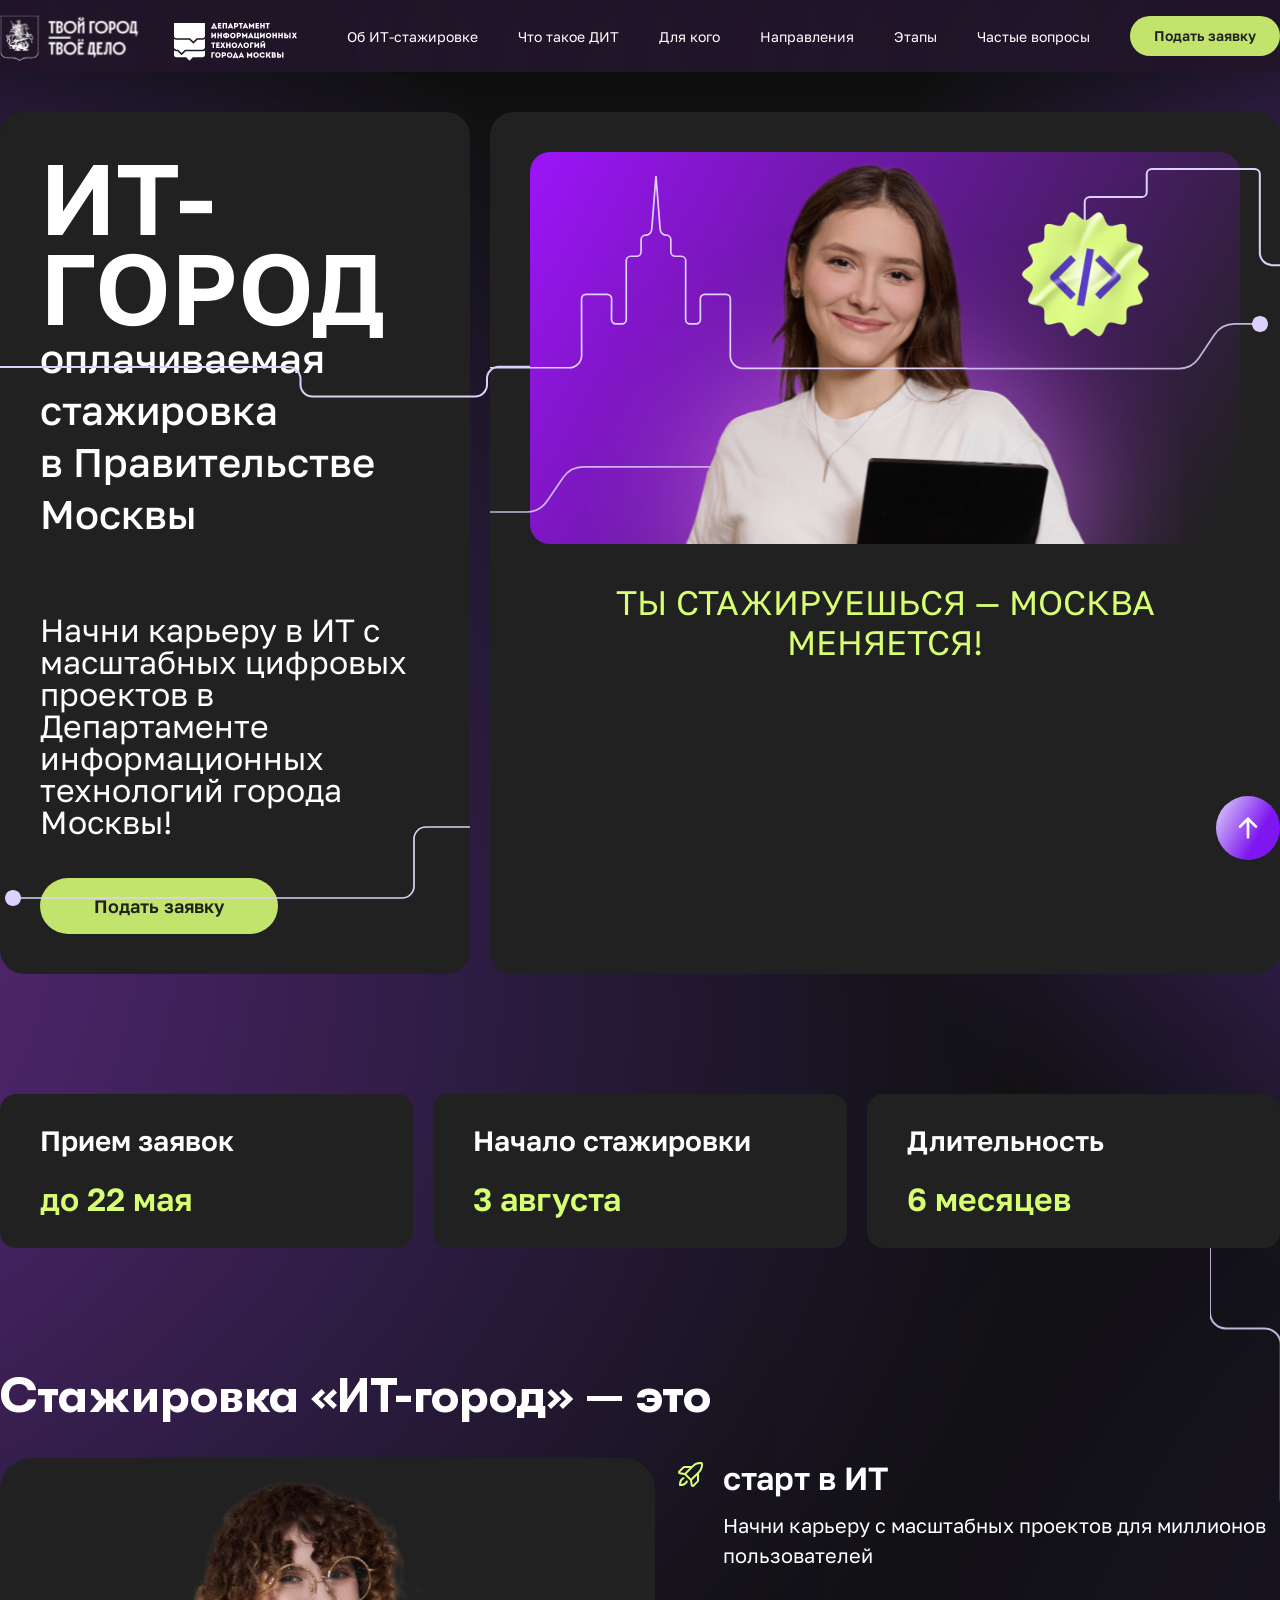
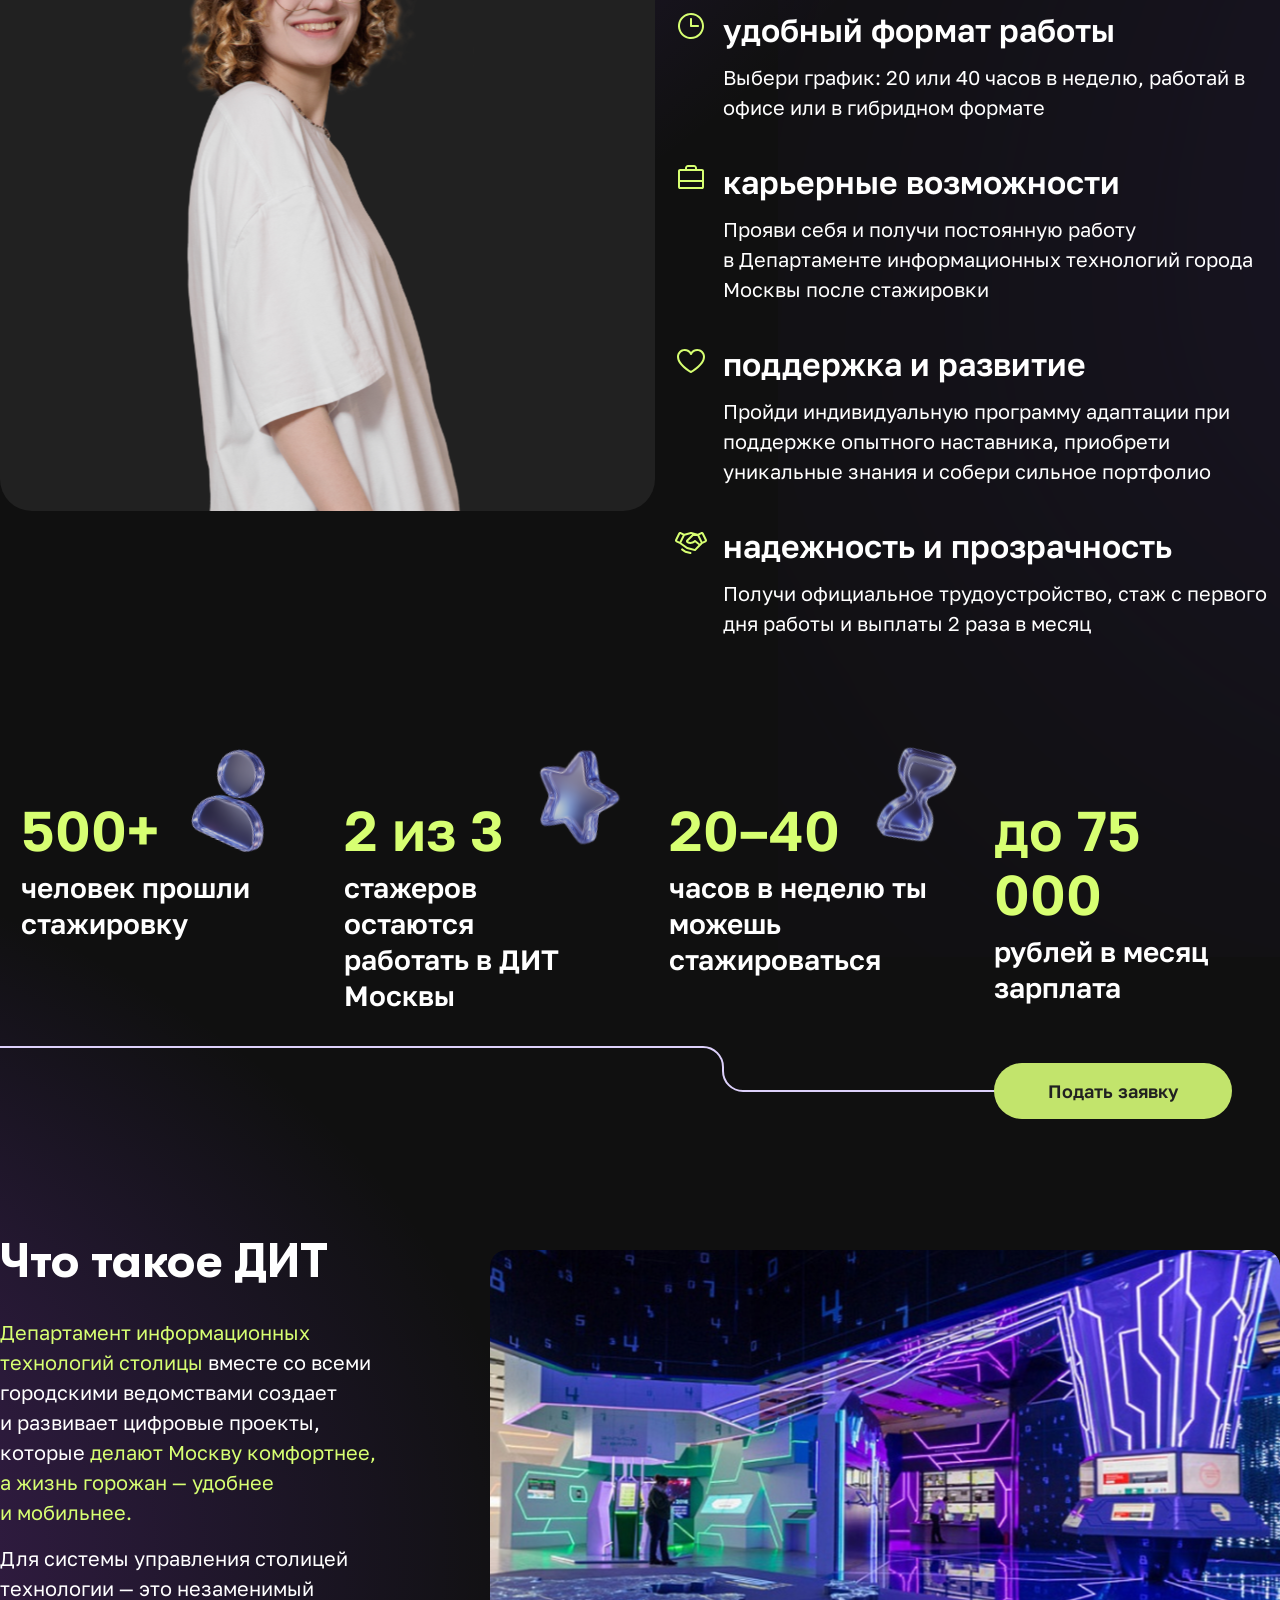
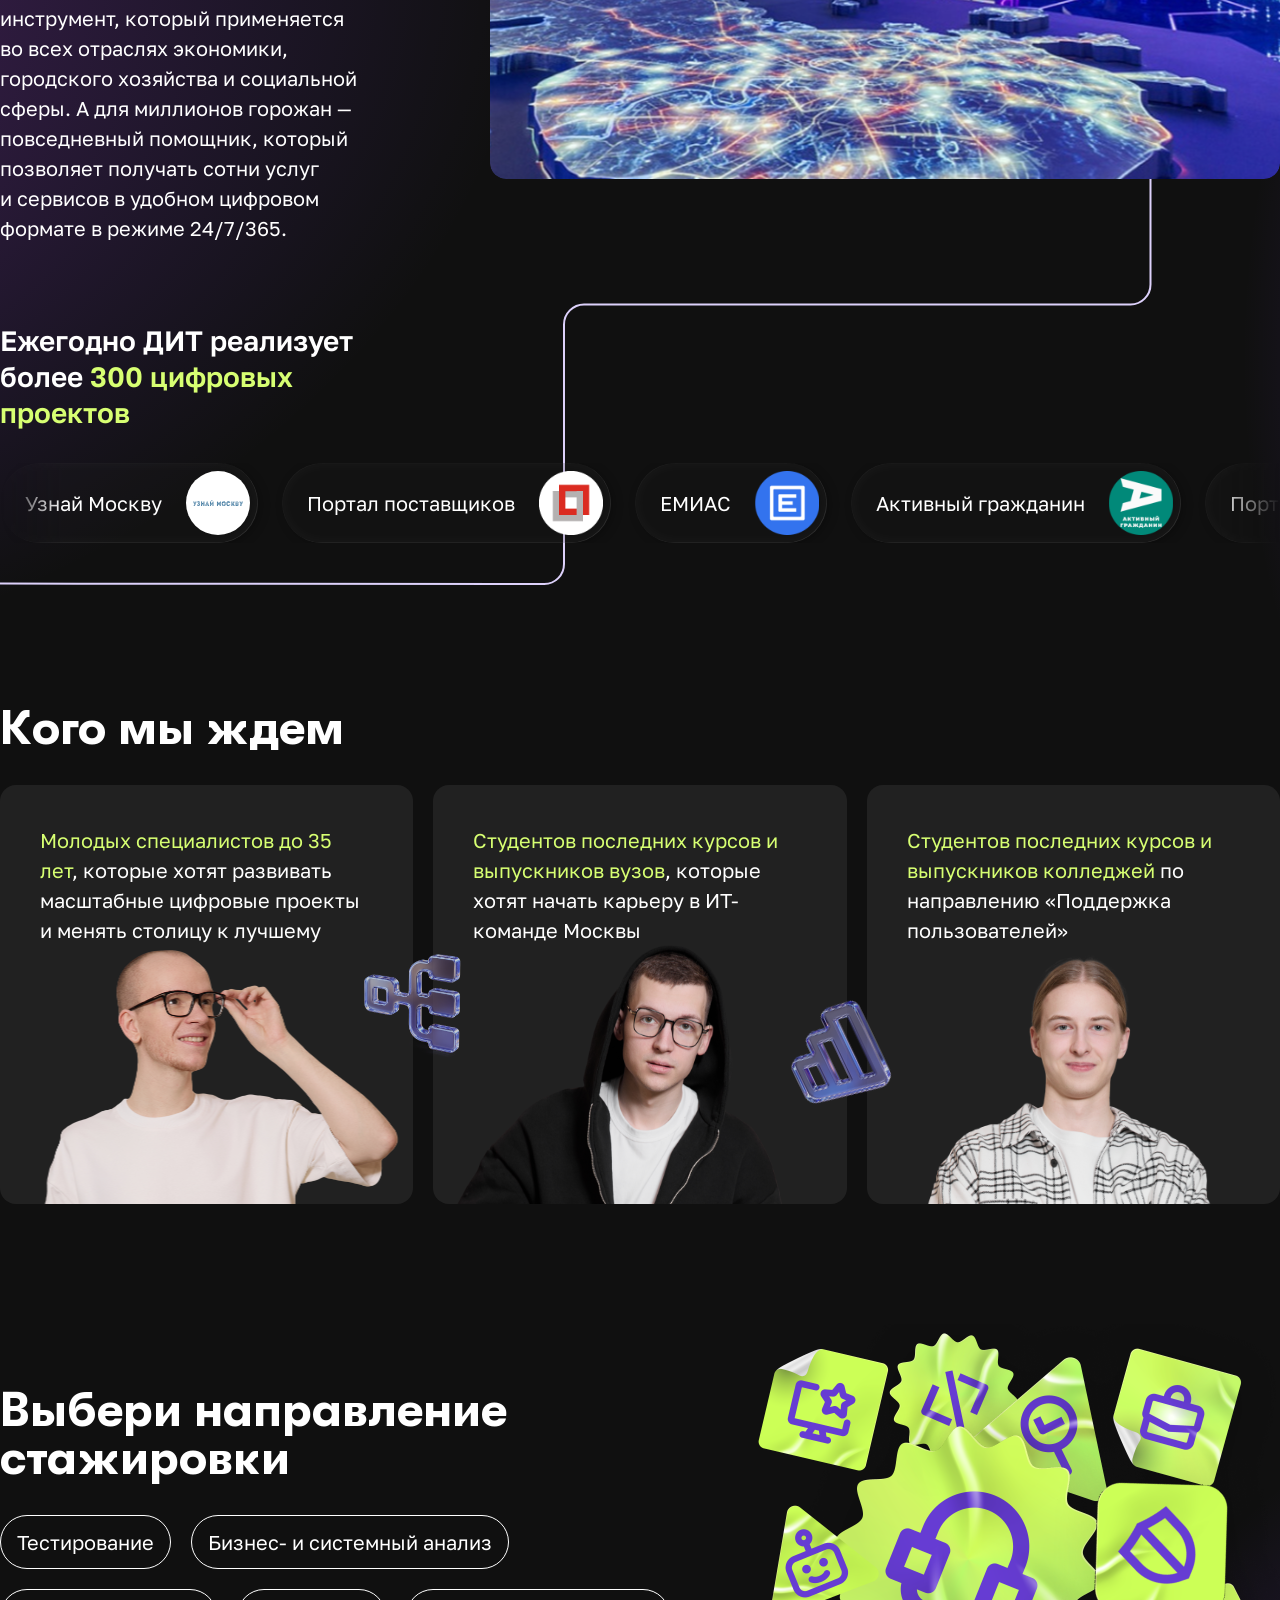
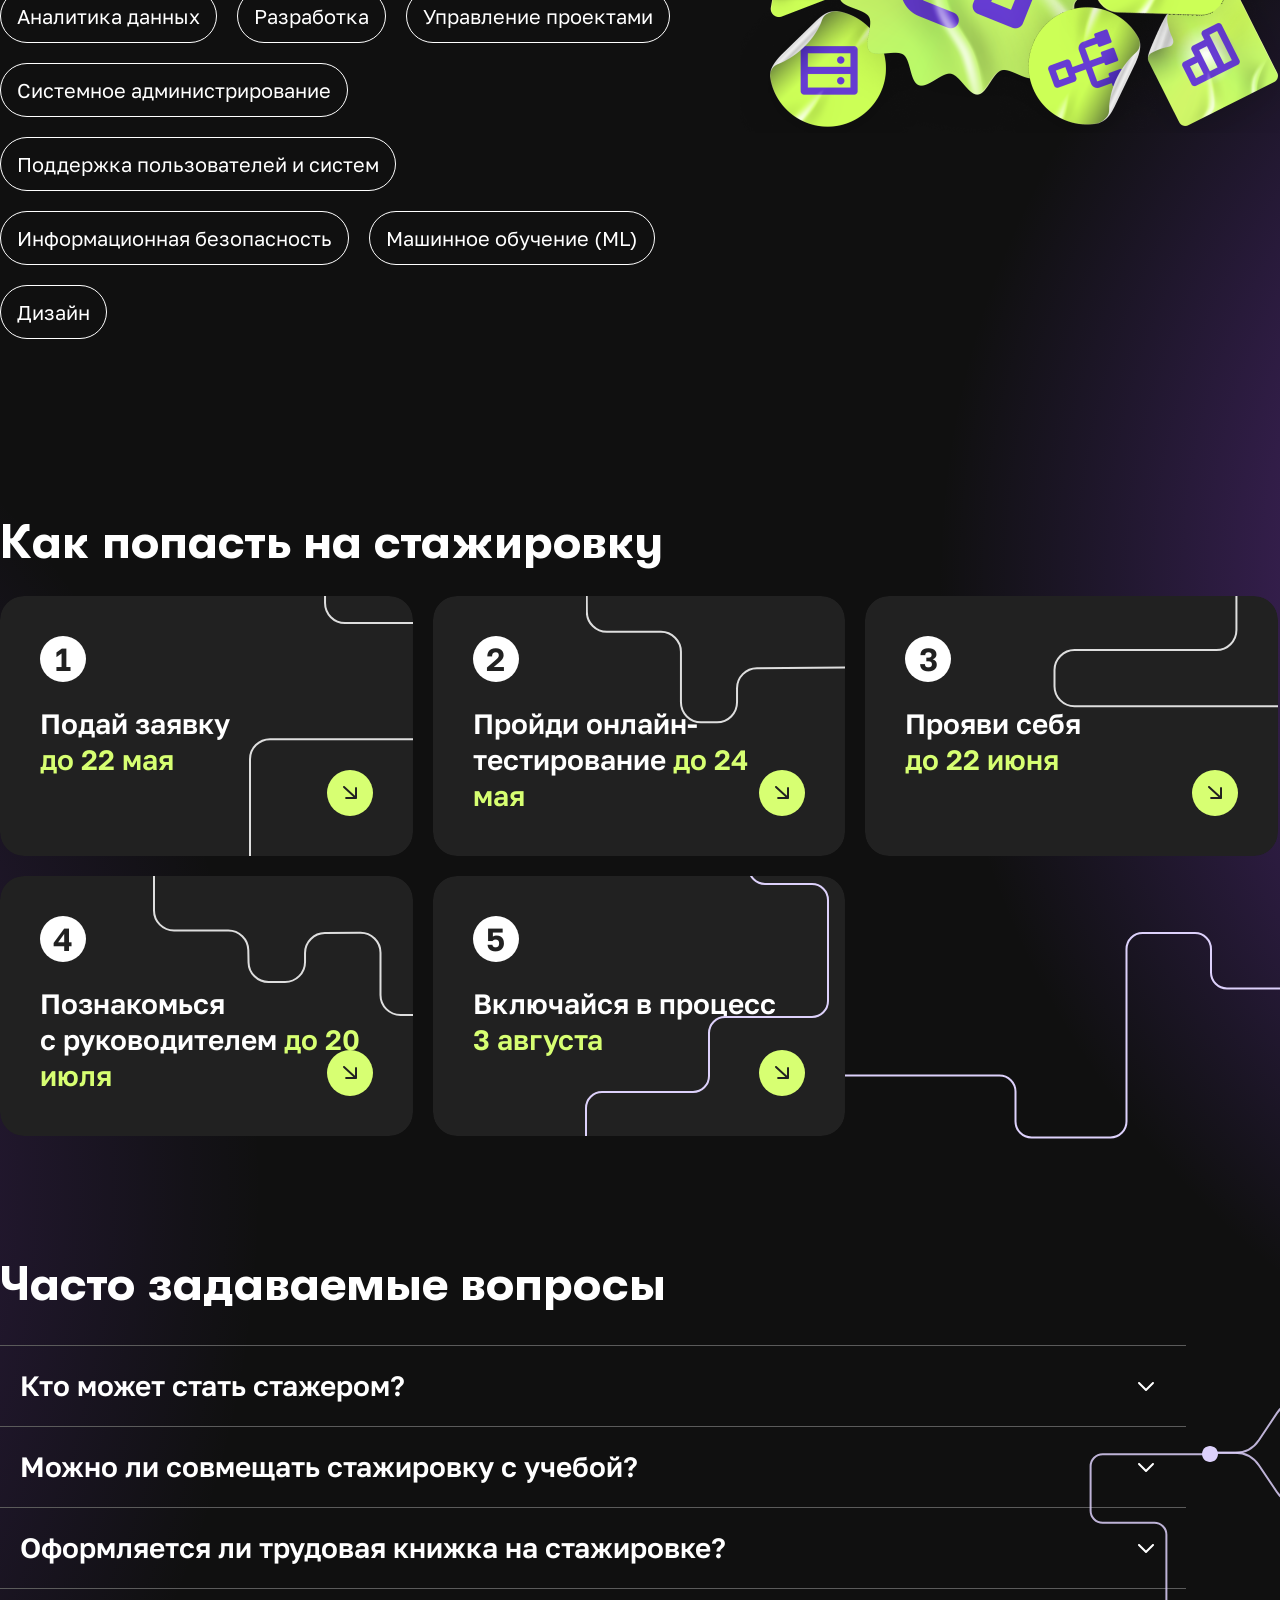
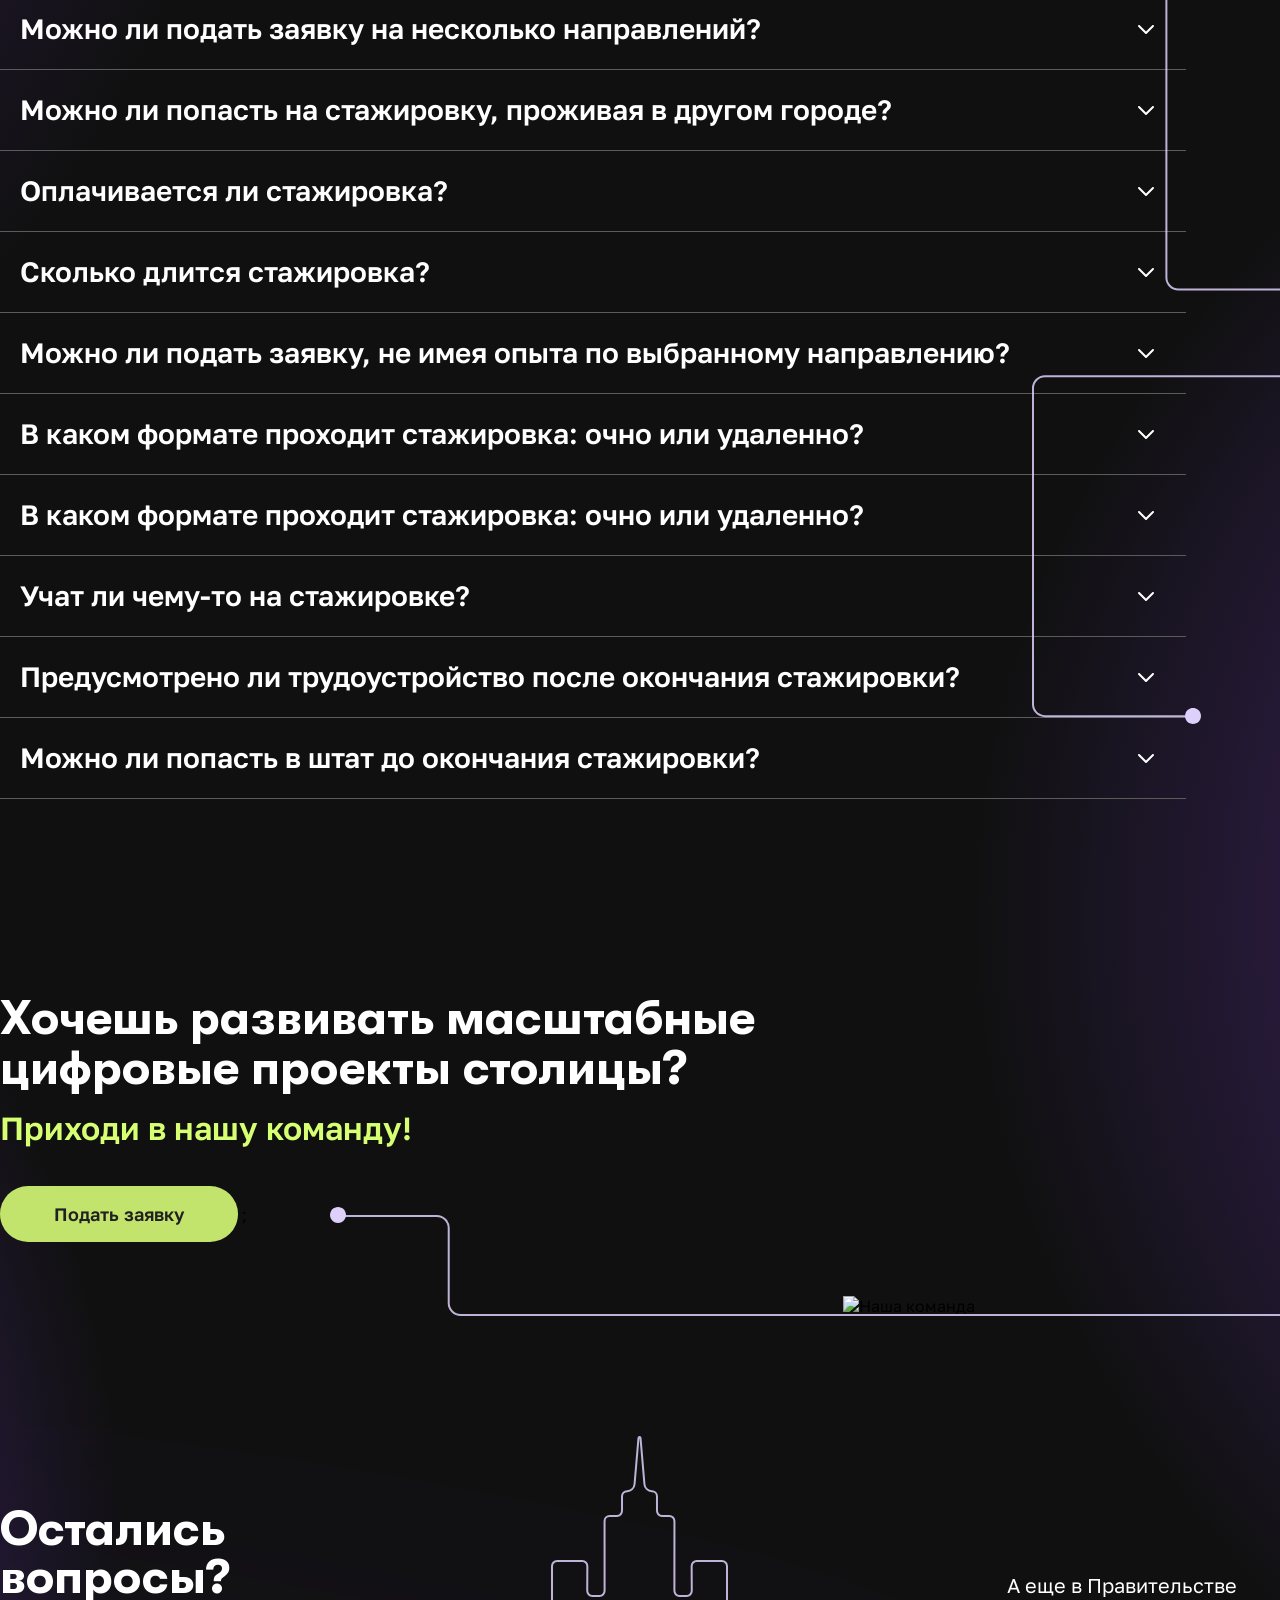
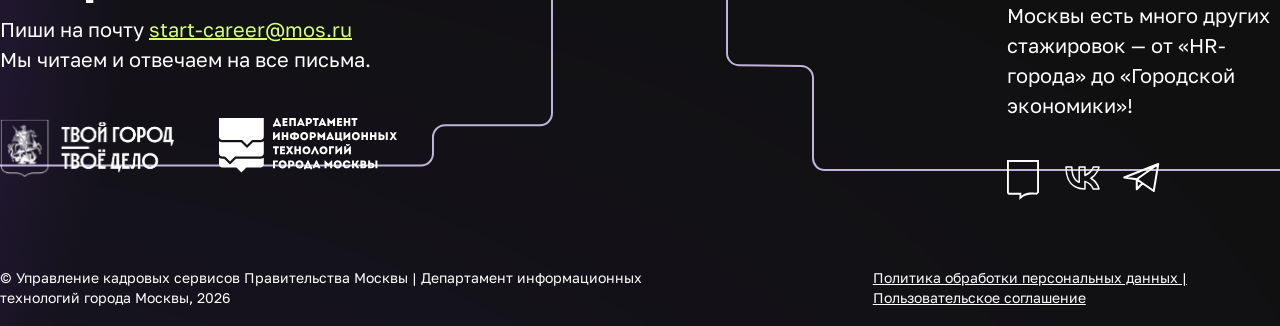
==== index.html @ c9580ba0 "sdfsf" ====
<!DOCTYPE html>
<html lang="ru">

<head>
    <meta charset="UTF-8">
    <meta name="viewport" content="width=device-width, initial-scale=1.0">

    <link rel="stylesheet" href="css/fonts.css">
    <link rel="stylesheet" href="css/style.css">

    <title>Стажировка ДИТ</title>
</head>

<body>
    <header class="header">
        <div class="container header__container">
            <!-- Логотипы -->
            <div class="header__logo-group">
                <img src="img/city-logo.svg" alt="Твой город" class="header__logo">
                <img src="img/dit-logo.svg" alt="ДИТ" class="header__logo">
            </div>

            <!-- Навигация -->
            <div class="header__navigation">
                <!-- Меню -->
                <nav class="header__menu">
                    <ul class="header__list">
                        <li class="header__item"><a href="#features" class="header__link link">Об ИТ-стажировке</a></li>
                        <!-- Пример активной ссылки с модификатором -->
                        <li class="header__item"><a href="#about-dit" class="header__link link">Что
                                такое ДИТ</a>
                        </li>
                        <li class="header__item"><a href="#candidates" class="header__link link">Для кого</a></li>
                        <li class="header__item"><a href="#directions" class="header__link link">Направления</a></li>
                        <li class="header__item"><a href="#steps" class="header__link link">Этапы</a></li>
                        <li class="header__item"><a href="#faq" class="header__link link">Частые вопросы</a></li>
                    </ul>
                </nav>

                <!-- Кнопка-->
                <a href="#" class="button button--small">
                    Подать заявку
                </a>
            </div>
        </div>
    </header>

    <section class="hero" id="top">
        <div class="container hero__container">
            <article class="hero__card hero__card--info item">
                <h1 class="hero__title">ИТ-ГОРОД</h1>
                <p class="hero__subtitle">оплачиваемая стажировка <br> в Правительстве Москвы</p>

                <p class="hero__description">
                    Начни карьеру в ИТ с масштабных цифровых проектов в Департаменте информационных технологий города
                    Москвы!
                </p>

                <a href="#" class="button hero__button">Подать заявку</a>

                <!-- Декоративные элементы -->
                <div class="hero__decor">
                    <img src="img/hero_line_1_1.svg" alt="Декор">
                    <img src="img/hero_line_1_2.svg" alt="Декор">
                </div>
            </article>

            <!-- Правая карточка (Визуал) -->
            <article class="hero__card hero__card--visual item">
                <div class="hero__image-wrapper">
                    <img src="img/girl.svg" alt="Стажер" class="hero__image">

                    <!-- Декоративные элементы -->
                    <div class="hero__decor">
                        <img src="img/hero_line_2_city.svg" alt="Декор">
                        <img src="img/hero_line_2_1.svg" alt="Декор">
                        <img src="img/hero_line_2_2.svg" alt="Декор">
                        <img src="img/hero_decore_star.svg" alt="Декор">
                    </div>
                </div>
                <p class="hero__slogan">ТЫ СТАЖИРУЕШЬСЯ — МОСКВА МЕНЯЕТСЯ!</p>
            </article>
        </div>
    </section>

    <section class="stats section">
        <div class="container stats__list">
            <article class="stats__item item">
                <h3 class="stats__label title--color-white title--small">Прием заявок</h3>
                <p class="stats__value title--color-primary">до 22 мая</p>
            </article>

            <article class="stats__item item">
                <h3 class="stats__label title--color-white title--small">Начало стажировки</h3>
                <p class="stats__value title--color-primary">3 августа</p>
            </article>

            <article class="stats__item item">
                <h3 class="stats__label title--color-white title--small">Длительность</h3>
                <p class="stats__value title--color-primary">6 месяцев</p>
            </article>

            <img src="img/stats_decore.svg" alt="Декор" class="stats__decore">
        </div>
    </section>

    <section class="features section">
        <div class="container" id="features">
            <h2 class="title">Стажировка «ИТ-город» — это</h2>

            <div class="features__content">
                <!-- Левая часть: Фото -->
                <div class="features__image-box">
                </div>

                <!-- Правая часть: Список преимуществ -->
                <div class="features__list item">
                    <div class="features__item">
                        <svg width="32" height="32" viewBox="0 0 32 32" fill="none" xmlns="http://www.w3.org/2000/svg"
                            class="features__item-icon">
                            <path
                                d="M27.98 5.88952C27.9504 5.40193 27.7433 4.94204 27.3979 4.59663C27.0525 4.25121 26.5926 4.04416 26.105 4.01452C24.5325 3.92077 20.5138 4.06452 17.1788 7.39827L16.585 7.99953H9.29377C9.03012 7.99804 8.7688 8.04899 8.52502 8.14942C8.28124 8.24985 8.05986 8.39776 7.87377 8.58453L3.58627 12.8745C3.32333 13.1373 3.13882 13.4681 3.05345 13.8299C2.96809 14.1917 2.98524 14.5701 3.10298 14.9227C3.22073 15.2753 3.43441 15.5881 3.72004 15.826C4.00567 16.0639 4.35195 16.2175 4.72002 16.2695L9.52877 16.9408L15.055 22.467L15.7263 27.2783C15.7779 27.6464 15.9314 27.9927 16.1696 28.2781C16.4077 28.5635 16.7209 28.7766 17.0738 28.8933C17.2793 28.9619 17.4946 28.997 17.7113 28.997C17.9737 28.9975 18.2336 28.9461 18.476 28.8457C18.7184 28.7453 18.9386 28.5979 19.1238 28.412L23.4138 24.1245C23.6005 23.9384 23.7484 23.7171 23.8489 23.4733C23.9493 23.2295 24.0003 22.9682 23.9988 22.7045V15.4133L24.595 14.817C27.93 11.482 28.0738 7.46327 27.98 5.88952ZM9.29377 9.99953H14.585L9.64377 14.9395L4.99877 14.292L9.29377 9.99953ZM18.595 8.81828C19.5559 7.85145 20.7121 7.10078 21.9862 6.61642C23.2604 6.13206 24.6233 5.92516 25.9838 6.00952C26.0714 7.37075 25.8666 8.73496 25.3833 10.0105C24.8999 11.286 24.1491 12.4433 23.1813 13.4045L15.9988 20.5845L11.4138 15.9995L18.595 8.81828ZM21.9988 22.7045L17.7075 26.9995L17.0588 22.3533L21.9988 17.4133V22.7045ZM12.7288 23.892C12.1663 25.1245 10.285 27.9995 4.99877 27.9995C4.73355 27.9995 4.4792 27.8942 4.29166 27.7066C4.10412 27.5191 3.99877 27.2647 3.99877 26.9995C3.99877 21.7133 6.87377 19.832 8.10627 19.2683C8.22577 19.2138 8.35484 19.1834 8.4861 19.1787C8.61736 19.1741 8.74825 19.1954 8.87129 19.2414C8.99432 19.2873 9.1071 19.3571 9.20319 19.4466C9.29927 19.5362 9.37677 19.6438 9.43127 19.7633C9.48577 19.8828 9.51619 20.0118 9.52081 20.1431C9.52543 20.2744 9.50415 20.4053 9.45819 20.5283C9.41222 20.6513 9.34247 20.7641 9.25292 20.8602C9.16337 20.9563 9.05577 21.0338 8.93627 21.0883C8.13252 21.4545 6.35877 22.6333 6.04627 25.952C9.36502 25.6395 10.5463 23.8658 10.91 23.062C10.9645 22.9425 11.042 22.8349 11.1381 22.7454C11.2342 22.6558 11.347 22.5861 11.47 22.5401C11.593 22.4941 11.7239 22.4729 11.8552 22.4775C11.9864 22.4821 12.1155 22.5125 12.235 22.567C12.3545 22.6215 12.4621 22.699 12.5517 22.7951C12.6412 22.8912 12.711 23.004 12.7569 23.127C12.8029 23.25 12.8242 23.3809 12.8196 23.5122C12.8149 23.6435 12.7845 23.7725 12.73 23.892H12.7288Z"
                                fill="#D7FF72" />
                        </svg>

                        <div class="features__item-text">
                            <h3 class="features__item-title title--color-white">старт в ИТ</h3>
                            <p class="features__item-desc descr">Начни карьеру с масштабных проектов для миллионов
                                пользователей</p>
                        </div>
                    </div>

                    <div class="features__item">
                        <svg width="32" height="32" viewBox="0 0 32 32" fill="none" xmlns="http://www.w3.org/2000/svg"
                            class="features__item-icon">
                            <path
                                d="M16 3C13.4288 3 10.9154 3.76244 8.77759 5.1909C6.63975 6.61935 4.97351 8.64968 3.98957 11.0251C3.00563 13.4006 2.74819 16.0144 3.2498 18.5362C3.75141 21.0579 4.98953 23.3743 6.80762 25.1924C8.6257 27.0105 10.9421 28.2486 13.4638 28.7502C15.9856 29.2518 18.5995 28.9944 20.9749 28.0104C23.3503 27.0265 25.3807 25.3603 26.8091 23.2224C28.2376 21.0846 29 18.5712 29 16C28.9964 12.5533 27.6256 9.24882 25.1884 6.81163C22.7512 4.37445 19.4467 3.00364 16 3ZM16 27C13.8244 27 11.6977 26.3549 9.88873 25.1462C8.07979 23.9375 6.66989 22.2195 5.83733 20.2095C5.00477 18.1995 4.78693 15.9878 5.21137 13.854C5.63581 11.7202 6.68345 9.7602 8.22183 8.22183C9.76021 6.68345 11.7202 5.6358 13.854 5.21136C15.9878 4.78692 18.1995 5.00476 20.2095 5.83733C22.2195 6.66989 23.9375 8.07979 25.1462 9.88873C26.3549 11.6977 27 13.8244 27 16C26.9967 18.9164 25.8367 21.7123 23.7745 23.7745C21.7123 25.8367 18.9164 26.9967 16 27ZM24 16C24 16.2652 23.8946 16.5196 23.7071 16.7071C23.5196 16.8946 23.2652 17 23 17H16C15.7348 17 15.4804 16.8946 15.2929 16.7071C15.1054 16.5196 15 16.2652 15 16V9C15 8.73478 15.1054 8.48043 15.2929 8.29289C15.4804 8.10536 15.7348 8 16 8C16.2652 8 16.5196 8.10536 16.7071 8.29289C16.8946 8.48043 17 8.73478 17 9V15H23C23.2652 15 23.5196 15.1054 23.7071 15.2929C23.8946 15.4804 24 15.7348 24 16Z"
                                fill="#D7FF72" />
                        </svg>


                        <div class="features__item-text">
                            <h3 class="features__item-title title--color-white">удобный формат работы</h3>
                            <p class="features__item-desc descr">Выбери график: 20 или 40 часов в неделю, работай в
                                офисе или в гибридном формате</p>
                        </div>
                    </div>

                    <div class="features__item">
                        <svg width="32" height="32" viewBox="0 0 32 32" fill="none" xmlns="http://www.w3.org/2000/svg"
                            class="features__item-icon">
                            <path
                                d="M27 7H22V6C22 5.20435 21.6839 4.44129 21.1213 3.87868C20.5587 3.31607 19.7956 3 19 3H13C12.2044 3 11.4413 3.31607 10.8787 3.87868C10.3161 4.44129 10 5.20435 10 6V7H5C4.46957 7 3.96086 7.21071 3.58579 7.58579C3.21071 7.96086 3 8.46957 3 9V25C3 25.5304 3.21071 26.0391 3.58579 26.4142C3.96086 26.7893 4.46957 27 5 27H27C27.5304 27 28.0391 26.7893 28.4142 26.4142C28.7893 26.0391 29 25.5304 29 25V9C29 8.46957 28.7893 7.96086 28.4142 7.58579C28.0391 7.21071 27.5304 7 27 7ZM12 6C12 5.73478 12.1054 5.48043 12.2929 5.29289C12.4804 5.10536 12.7348 5 13 5H19C19.2652 5 19.5196 5.10536 19.7071 5.29289C19.8946 5.48043 20 5.73478 20 6V7H12V6ZM27 9V18H5V9H27ZM27 25H5V20H27V25Z"
                                fill="#D7FF72" />
                        </svg>

                        <div class="features__item-text">
                            <h3 class="features__item-title title--color-white">карьерные возможности</h3>
                            <p class="features__item-desc descr">Прояви себя и получи постоянную работу в Департаменте
                                информационных технологий города Москвы после стажировки</p>
                        </div>
                    </div>

                    <div class="features__item">
                        <svg width="32" height="32" viewBox="0 0 32 32" fill="none" xmlns="http://www.w3.org/2000/svg"
                            class="features__item-icon">
                            <path
                                d="M22.25 5C19.6688 5 17.4088 6.11 16 7.98625C14.5912 6.11 12.3313 5 9.75 5C7.69528 5.00232 5.72539 5.81958 4.27248 7.27248C2.81958 8.72539 2.00232 10.6953 2 12.75C2 21.5 14.9738 28.5825 15.5262 28.875C15.6719 28.9533 15.8346 28.9943 16 28.9943C16.1654 28.9943 16.3281 28.9533 16.4737 28.875C17.0262 28.5825 30 21.5 30 12.75C29.9977 10.6953 29.1804 8.72539 27.7275 7.27248C26.2746 5.81958 24.3047 5.00232 22.25 5ZM16 26.85C13.7175 25.52 4 19.4613 4 12.75C4.00198 11.2256 4.60842 9.76423 5.68633 8.68633C6.76423 7.60842 8.22561 7.00198 9.75 7C12.1812 7 14.2225 8.295 15.075 10.375C15.1503 10.5584 15.2785 10.7153 15.4432 10.8257C15.6079 10.9361 15.8017 10.995 16 10.995C16.1983 10.995 16.3921 10.9361 16.5568 10.8257C16.7215 10.7153 16.8497 10.5584 16.925 10.375C17.7775 8.29125 19.8188 7 22.25 7C23.7744 7.00198 25.2358 7.60842 26.3137 8.68633C27.3916 9.76423 27.998 11.2256 28 12.75C28 19.4513 18.28 25.5188 16 26.85Z"
                                fill="#D7FF72" />
                        </svg>

                        <div class="features__item-text">
                            <h3 class="features__item-title title--color-white">поддержка и развитие</h3>
                            <p class="features__item-desc descr">Пройди индивидуальную программу адаптации при поддержке
                                опытного наставника, приобрети уникальные знания и собери сильное портфолио</p>
                        </div>
                    </div>

                    <div class="features__item">
                        <svg width="32" height="32" viewBox="0 0 32 32" fill="none" xmlns="http://www.w3.org/2000/svg"
                            class="features__item-icon">
                            <path
                                d="M31.7865 13.4878L28.5965 7.1053C28.479 6.87038 28.3163 6.66091 28.1178 6.48886C27.9194 6.3168 27.6889 6.18553 27.4397 6.10253C27.1905 6.01954 26.9274 5.98645 26.6654 6.00515C26.4034 6.02386 26.1476 6.09399 25.9127 6.21155L22.804 7.7653L16.2552 6.0328C16.0872 5.98907 15.9108 5.98907 15.7427 6.0328L9.19397 7.7653L6.08522 6.21155C5.85032 6.09399 5.59457 6.02386 5.33256 6.00515C5.07056 5.98645 4.80744 6.01954 4.55822 6.10253C4.30901 6.18553 4.07858 6.3168 3.8801 6.48886C3.68163 6.66091 3.51899 6.87038 3.40147 7.1053L0.211469 13.4865C0.0939138 13.7214 0.0237816 13.9772 0.00507721 14.2392C-0.0136272 14.5012 0.0194626 14.7643 0.102457 15.0135C0.185451 15.2628 0.316724 15.4932 0.488779 15.6917C0.660835 15.8901 0.870302 16.0528 1.10522 16.1703L4.48022 17.859L11.4165 22.8128C11.5187 22.8855 11.6336 22.9385 11.7552 22.969L19.7552 24.969C19.9228 25.0111 20.0983 25.009 20.2648 24.963C20.4313 24.917 20.583 24.8286 20.7052 24.7065L27.589 17.8215L30.8915 16.1703C31.3656 15.933 31.7261 15.5171 31.8936 15.0141C32.0612 14.511 32.0222 13.9621 31.7852 13.4878H31.7865ZM24.9252 17.659L20.624 14.214C20.4313 14.0597 20.1883 13.9821 19.9419 13.9962C19.6954 14.0103 19.4628 14.115 19.289 14.2903C17.0627 16.5328 14.5815 16.249 12.999 15.249L18.404 9.99905H22.3802L25.7815 16.8003L24.9252 17.659ZM5.19022 7.99905L7.74897 9.27655L4.55272 15.6578L1.99897 14.3815L5.19022 7.99905ZM19.6902 22.8903L12.4265 21.0753L6.27647 16.6828L9.77647 9.6828L15.999 8.03405L17.224 8.3578L11.599 13.8178L11.589 13.829C11.3772 14.0408 11.2157 14.2974 11.1164 14.5799C11.0171 14.8624 10.9825 15.1636 11.0151 15.4612C11.0477 15.7589 11.1468 16.0454 11.305 16.2997C11.4631 16.554 11.6764 16.7695 11.929 16.9303C14.499 18.5715 17.6002 18.3053 20.0427 16.3053L23.499 19.0815L19.6902 22.8903ZM27.4402 15.6565L24.2502 9.28155L26.8077 7.99905L29.999 14.3815L27.4402 15.6565ZM16.4715 27.2403C16.4174 27.4564 16.2928 27.6483 16.1173 27.7856C15.9418 27.9228 15.7255 27.9975 15.5027 27.9978C15.4206 27.9977 15.3387 27.9876 15.259 27.9678L10.0502 26.6653C9.92839 26.6352 9.81342 26.5822 9.71147 26.509L6.41772 24.1565C6.2152 23.9975 6.08181 23.7665 6.04535 23.5116C6.00888 23.2567 6.07214 22.9976 6.22196 22.7882C6.37177 22.5788 6.5966 22.4352 6.84961 22.3874C7.10262 22.3396 7.36432 22.3912 7.58022 22.5315L10.719 24.774L15.749 26.029C16.0062 26.0934 16.2274 26.2573 16.3638 26.4847C16.5002 26.712 16.5407 26.9843 16.4765 27.2415L16.4715 27.2403Z"
                                fill="#D7FF72" />
                        </svg>

                        <div class="features__item-text title--color-white">
                            <h3 class="features__item-title">надежность и прозрачность</h3>
                            <p class="features__item-desc descr">Получи официальное трудоустройство, стаж с первого дня
                                работы и выплаты 2 раза в месяц</p>
                        </div>
                    </div>
                </div>
            </div>

            <!-- Нижняя часть: Статистика -->
            <div class="features__stats">
                <div class="features__stat-card">
                    <img src="img/features_icon1.svg" alt="Декор" class="features__stat-icon">
                    <span class="features__stat-value title--color-primary">500+</span>
                    <span class="features__stat-label title--color-white title--small">человек
                        прошли<br>стажировку</span>
                </div>
                <div class="features__stat-card">
                    <img src="img/features_icon2.svg" alt="Декор" class="features__stat-icon">
                    <span class="features__stat-value title--color-primary">2 из 3</span>
                    <span class="features__stat-label title--color-white title--small">стажеров остаются<br>работать в
                        ДИТ
                        Москвы</span>
                </div>
                <div class="features__stat-card">
                    <img src="img/features_icon3.svg" alt="Декор" class="features__stat-icon">
                    <span class="features__stat-value title--color-primary">20–40</span>
                    <span class="features__stat-label title--color-white title--small">часов в неделю ты<br>можешь
                        стажироваться</span>
                </div>
                <div class="features__stat-card">
                    <img src="img/features_icon4.svg" alt="Декор" class="features__stat-icon">
                    <span class="features__stat-value title--color-primary">до 75 000</span>
                    <span class="features__stat-label title--color-white title--small">рублей в месяц<br>зарплата</span>

                    <a href="#" class="button features__button">Подать заявку</a>
                </div>

                <img src="img/features_decore.svg" alt="Декор" class="features__decore">
            </div>

        </div>
    </section>

    <section class="about-dit section">
        <div class="about-dit__container container" id="about-dit">
            <img src="img/aboute-dit-decore.svg" alt="Декор" class="about-dit__decore">

            <div class="about-dit__main">
                <div class="about-dit__content">
                    <h2 class="title about-dit__title">Что такое ДИТ</h2>

                    <div class="about-dit__description">
                        <p class="descr about-dit__text">
                            <span class="descr--green">Департамент информационных технологий столицы</span> вместе
                            со всеми городскими ведомствами создает
                            и развивает цифровые проекты, которые <span class="descr--green">делают Москву комфортнее,
                                а жизнь горожан — удобнее
                                и мобильнее.</span>
                        </p>
                        <p class="descr about-dit__text">
                            Для системы управления столицей технологии — это незаменимый инструмент, который применяется
                            во всех отраслях экономики, городского хозяйства и социальной сферы. А для миллионов
                            горожан — повседневный помощник, который позволяет получать сотни услуг и сервисов в удобном
                            цифровом формате в режиме 24/7/365.
                        </p>
                    </div>

                    <p class="about-dit__highlight title--color-white title--small">
                        Ежегодно ДИТ реализует <br>
                        более <span class="title--color-primary">300 цифровых проектов</span>
                    </p>
                </div>

                <div class="about-dit__visual">
                </div>
            </div>

            <!-- Нижняя часть: Список партнеров -->
            <div class="about-dit__footer">
                <div class="about-dit__partners">
                    <div class="marquee__inner">
                        <div class="partner-chip">
                            <span class="partner-chip__name descr">Узнай Москву</span>
                            <div class="partner-chip__icon-box">
                                <img src="img/um-logo1.svg" alt="Узнай Москву" class="partner-chip__icon">
                            </div>
                        </div>

                        <div class="partner-chip">
                            <span class="partner-chip__name descr">Портал поставщиков</span>
                            <div class="partner-chip__icon-box">
                                <img src="img/um-logo2.svg" alt="Портал поставщиков" class="partner-chip__icon">
                            </div>
                        </div>

                        <div class="partner-chip">
                            <span class="partner-chip__name descr">ЕМИАС</span>
                            <div class="partner-chip__icon-box">
                                <img src="img/um-logo3.svg" alt="ЕМИАС" class="partner-chip__icon">
                            </div>
                        </div>

                        <div class="partner-chip">
                            <span class="partner-chip__name descr">Активный гражданин</span>
                            <div class="partner-chip__icon-box">
                                <img src="img/um-logo4.svg" alt="Активный гражданин" class="partner-chip__icon">
                            </div>
                        </div>

                        <div class="partner-chip">
                            <span class="partner-chip__name descr">Портал mos.ru</span>
                            <div class="partner-chip__icon-box">
                                <img src="img/um-logo5.svg" alt="Портал mos.ru" class="partner-chip__icon">
                            </div>
                        </div>

                        <div class="partner-chip">
                            <span class="partner-chip__name descr">Московская электронная школа</span>
                            <div class="partner-chip__icon-box">
                                <img src="img/um-logo6.svg" alt="Московская электронная школа"
                                    class="partner-chip__icon">
                            </div>
                        </div>

                        <div class="partner-chip">
                            <span class="partner-chip__name descr">RussPass</span>
                            <div class="partner-chip__icon-box">
                                <img src="img/um-logo7.svg" alt="RussPass" class="partner-chip__icon">
                            </div>
                        </div>

                        <div class="partner-chip">
                            <span class="partner-chip__name descr">Наш город</span>
                            <div class="partner-chip__icon-box">
                                <img src="img/um-logo8.svg" alt="Наш город" class="partner-chip__icon">
                            </div>
                        </div>

                        <div class="partner-chip">
                            <span class="partner-chip__name descr">Электронный дом</span>
                            <div class="partner-chip__icon-box">
                                <img src="img/um-logo9.svg" alt="Электронный дом" class="partner-chip__icon">
                            </div>
                        </div>

                        <div class="partner-chip">
                            <span class="partner-chip__name descr">Цифровой двойник города</span>
                            <div class="partner-chip__icon-box">
                                <img src="img/um-logo10.svg" alt="Цифровой двойник города" class="partner-chip__icon">
                            </div>
                        </div>
                    </div>
                </div>
            </div>

        </div>
    </section>

    <section class="candidates section">
        <div class="container" id="candidates">
            <h2 class="title candidates__title">Кого мы ждем</h2>

            <div class="candidates__list">
                <!-- Карточка 1 -->
                <article class="candidates__card item">
                    <p class="candidates__text descr">
                        <span class="descr--green">Молодых специалистов до 35 лет</span>, которые хотят развивать
                        масштабные цифровые проекты и менять столицу к лучшему
                    </p>
                    <img src="img/person1.svg" alt="Специалист" class="candidates__person">
                    <img src="img/icon-3d-1.svg" alt="" class="candidates__icon candidates__icon--left">
                </article>

                <!-- Карточка 2 -->
                <article class="candidates__card item">
                    <p class="candidates__text descr">
                        <span class="descr--green">Студентов последних курсов и выпускников вузов</span>, которые
                        хотят начать карьеру в ИТ-команде Москвы
                    </p>
                    <img src="img/person2.svg" alt="Студент вуза" class="candidates__person">
                    <img src="img/icon-3d-2.svg" alt="" class="candidates__icon candidates__icon--right">
                </article>

                <!-- Карточка 3 -->
                <article class="candidates__card item">
                    <p class="candidates__text descr">
                        <span class="descr--green">Студентов последних курсов и выпускников колледжей</span> по
                        направлению «Поддержка пользователей»
                    </p>
                    <img src="img/person3.svg" alt="Студент колледжа" class="candidates__person">
                </article>
            </div>
        </div>
    </section>

    <section class="directions section">
        <div class="container directions__container" id="directions">
            <!-- Контентная часть (слева) -->
            <div class="directions__content">
                <h2 class="title directions__title">Выбери направление стажировки</h2>

                <div class="directions__tags">
                    <button class="tag directions__tag descr" data-modal-tag="test">Тестирование</button>
                    <button class="tag directions__tag descr" data-modal-tag="business">Бизнес- и системный
                        анализ</button>
                    <button class="tag directions__tag descr" data-modal-tag="data">Аналитика данных</button>
                    <button class="tag directions__tag descr" data-modal-tag="develop">Разработка</button>
                    <button class="tag directions__tag descr" data-modal-tag="project">Управление проектами</button>
                    <button class="tag directions__tag descr" data-modal-tag="admin">Системное
                        администрирование</button>
                    <button class="tag directions__tag descr" data-modal-tag="support">Поддержка пользователей и
                        систем</button>
                    <button class="tag directions__tag descr" data-modal-tag="safety">Информационная
                        безопасность</button>
                    <button class="tag directions__tag descr" data-modal-tag="ml">Машинное обучение (ML)</button>
                    <button class="tag directions__tag descr" data-modal-tag="design">Дизайн</button>
                </div>
            </div>

            <div class="directions__visual">
                <img src="img/directions-stickers.png" alt="Стикеры направлений" class="directions__stickers">
            </div>

        </div>
    </section>

    <section class="steps section">
        <div class="container steps__container" id="steps">
            <img src="img/steps-decore.svg" alt="Декор" class="steps__bg">

            <h2 class="title steps__title">Как попасть на стажировку</h2>

            <div class="steps__list">
                <article class="steps__item">
                    <div class="steps__content steps__content--front item">
                        <div class="steps__number title--color-white">1</div>
                        <p class="steps__text title--color-white title--small">
                            Подай заявку <br>
                            <span class="steps__date title--color-primary">до 22 мая</span>
                        </p>
                        <div class="steps__icon button js-flip-trigger">
                            <img src="img/arrow-down-right.svg" alt="">
                        </div>
                        <div class="steps__decor">
                            <img src="img/step-decore1.svg" alt="Декор">
                        </div>
                    </div>

                    <div class="steps__content steps__content--back">
                        <p class="steps__descr descr">
                            Заполни анкету
                        </p>
                        <div class="steps__icon button steps__icon--back js-flip-trigger">
                            <img src="img/arrow-down-right.svg" alt="">
                        </div>
                    </div>
                </article>

                <article class="steps__item">
                    <div class="steps__content steps__content--front item">
                        <div class="steps__number title--color-white">2</div>
                        <p class="steps__text title--color-white title--small">
                            Пройди онлайн-<br>тестирование <span class="steps__date title--color-primary">до 24
                                мая</span>
                        </p>
                        <div class="steps__icon button js-flip-trigger">
                            <img src="img/arrow-down-right.svg" alt="">
                        </div>
                        <div class="steps__decor">
                            <img src="img/step-decore2.svg" alt="Декор">
                        </div>
                    </div>

                    <div class="steps__content steps__content--back">
                        <p class="steps__descr descr">
                            Мы пришлем тест на логику, мышление и знания по выбранному направлению
                        </p>
                        <div class="steps__icon button steps__icon--back js-flip-trigger">
                            <img src="img/arrow-down-right.svg" alt="">
                        </div>
                    </div>
                </article>

                <article class="steps__item">
                    <div class="steps__content steps__content--front item">
                        <div class="steps__number title--color-white">3</div>
                        <p class="steps__text title--color-white title--small">Прояви себя<br><span
                                class="steps__date title--color-primary">до 22 июня</span>
                        </p>
                        <div class="steps__icon button js-flip-trigger">
                            <img src="img/arrow-down-right.svg" alt="">
                        </div>
                        <div class="steps__decor">
                            <img src="img/step-decore3.svg" alt="Декор">
                        </div>
                    </div>

                    <div class="steps__content steps__content--back">
                        <p class="steps__descr descr">
                            Реши профильное задание и продемонстрируй свои знания и навыки. Этот этап проходит онлайн
                            или очно — формат зависит от выбранного направления
                        </p>
                        <div class="steps__icon button steps__icon--back js-flip-trigger">
                            <img src="img/arrow-down-right.svg" alt="">
                        </div>
                    </div>
                </article>

                <article class="steps__item">
                    <div class="steps__content steps__content--front item">
                        <div class="steps__number title--color-white">4</div>
                        <p class="steps__text title--color-white title--small">Познакомься<br>с руководителем <span
                                class="steps__date title--color-primary">до 20 июля</span>
                        </p>
                        <div class="steps__icon button js-flip-trigger">
                            <img src="img/arrow-down-right.svg" alt="">
                        </div>
                        <div class="steps__decor">
                            <img src="img/step-decore4.svg" alt="Декор">
                        </div>
                    </div>

                    <div class="steps__content steps__content--back">
                        <p class="steps__descr descr">
                            Пообщайся с несколькими наставниками — узнай, какие задачи ждут стажеров в их командах.
                            На этом этапе ты поймешь, в какой проект сможешь попасть
                        </p>
                        <div class="steps__icon button steps__icon--back js-flip-trigger">
                            <img src="img/arrow-down-right.svg" alt="">
                        </div>
                    </div>
                </article>

                <article class="steps__item">
                    <div class="steps__content steps__content--front item">
                        <div class="steps__number title--color-white">5</div>
                        <p class="steps__text title--color-white title--small">Включайся в процесс<br><span
                                class="steps__date title--color-primary">3 августа</span>
                        </p>
                        <div class="steps__icon button js-flip-trigger">
                            <img src="img/arrow-down-right.svg" alt="">
                        </div>
                        <div class="steps__decor">
                            <img src="img/step-decore5.svg" alt="Декор">
                        </div>
                    </div>

                    <div class="steps__content steps__content--back">
                        <p class="steps__descr descr">
                            Остается только подписать документы, получить все необходимое для работы и...
                            <br>
                            НАЧАТЬ СТАЖИРОВКУ!
                        </p>
                        <div class="steps__icon button steps__icon--back js-flip-trigger">
                            <img src="img/arrow-down-right.svg" alt="">
                        </div>
                    </div>
                </article>
            </div>
        </div>
        </div>
    </section>

    <section class="faq section">
        <div class="container faq__container" id="faq">
            <h2 class="title faq__title">Часто задаваемые вопросы</h2>

            <div class="faq__list">
                <div class="faq__item js-faq-item">
                    <button class="faq__question js-faq-trigger">
                        <span class="faq__question-text title--color-white title--small">Кто может стать
                            стажером?</span>
                        <div class="faq__arrow">
                            <svg width="24" height="24" viewBox="0 0 24 24" fill="none"
                                xmlns="http://www.w3.org/2000/svg">
                                <path fill-rule="evenodd" clip-rule="evenodd"
                                    d="M19.7071 8.29289C20.0976 8.68342 20.0976 9.31658 19.7071 9.70711L12.7071 16.7071C12.3166 17.0976 11.6834 17.0976 11.2929 16.7071L4.29289 9.70711C3.90237 9.31658 3.90237 8.68342 4.29289 8.29289C4.68342 7.90237 5.31658 7.90237 5.70711 8.29289L12 14.5858L18.2929 8.29289C18.6834 7.90237 19.3166 7.90237 19.7071 8.29289Z"
                                    fill="white" />
                            </svg>
                        </div>
                    </button>

                    <div class="faq__answer-inner">
                        <p class="descr">
                            Стажерами Правительства Москвы могут стать студенты последних курсов
                            бакалавриата/специалитета или выпускники вузов и молодые специалисты до 35 лет
                            включительно при наличии опыта работы или проектной/волонтерской деятельности. На
                            направление «Поддержка пользователей и систем» мы рассматриваем студентов 3–4-го курсов
                            и выпускников техникумов и колледжей.
                        </p>
                    </div>
                </div>

                <div class="faq__item js-faq-item">
                    <button class="faq__question js-faq-trigger">
                        <span class="faq__question-text title--color-white title--small">Можно ли совмещать стажировку
                            с учебой?</span>
                        <div class="faq__arrow">
                            <svg width="24" height="24" viewBox="0 0 24 24" fill="none"
                                xmlns="http://www.w3.org/2000/svg">
                                <path fill-rule="evenodd" clip-rule="evenodd"
                                    d="M19.7071 8.29289C20.0976 8.68342 20.0976 9.31658 19.7071 9.70711L12.7071 16.7071C12.3166 17.0976 11.6834 17.0976 11.2929 16.7071L4.29289 9.70711C3.90237 9.31658 3.90237 8.68342 4.29289 8.29289C4.68342 7.90237 5.31658 7.90237 5.70711 8.29289L12 14.5858L18.2929 8.29289C18.6834 7.90237 19.3166 7.90237 19.7071 8.29289Z"
                                    fill="white" />
                            </svg>
                        </div>
                    </button>

                    <div class="faq__answer js-faq-content">
                        <div class="faq__answer-inner">
                            <p class="descr">
                                Да. Стажировка проходит по будням в рабочие часы, но специально для студентов
                                у нас предусмотрен гибкий график работы. Некоторые команды готовы рассматривать стажеров
                                на частичную занятость — 20 часов в неделю.
                            </p>
                        </div>
                    </div>
                </div>

                <div class="faq__item js-faq-item">
                    <button class="faq__question js-faq-trigger">
                        <span class="faq__question-text title--color-white title--small">Оформляется ли трудовая книжка
                            на стажировке?</span>
                        <div class="faq__arrow">
                            <svg width="24" height="24" viewBox="0 0 24 24" fill="none"
                                xmlns="http://www.w3.org/2000/svg">
                                <path fill-rule="evenodd" clip-rule="evenodd"
                                    d="M19.7071 8.29289C20.0976 8.68342 20.0976 9.31658 19.7071 9.70711L12.7071 16.7071C12.3166 17.0976 11.6834 17.0976 11.2929 16.7071L4.29289 9.70711C3.90237 9.31658 3.90237 8.68342 4.29289 8.29289C4.68342 7.90237 5.31658 7.90237 5.70711 8.29289L12 14.5858L18.2929 8.29289C18.6834 7.90237 19.3166 7.90237 19.7071 8.29289Z"
                                    fill="white" />
                            </svg>
                        </div>
                    </button>

                    <div class="faq__answer js-faq-content">
                        <div class="faq__answer-inner">
                            <p class="descr">
                                Да. Все стажеры официально оформлены в Университете Правительства Москвы как специалисты
                                проекта в сфере информационных технологий и техники (для направления «Поддержка
                                пользователей и систем»). При успешном прохождении программы мы устраиваем стажеров в
                                штат Департамента информационных технологий города Москвы.
                            </p>
                        </div>
                    </div>
                </div>

                <div class="faq__item js-faq-item">
                    <button class="faq__question js-faq-trigger">
                        <span class="faq__question-text title--color-white title--small">Можно ли подать заявку
                            на несколько направлений?</span>
                        <div class="faq__arrow">
                            <svg width="24" height="24" viewBox="0 0 24 24" fill="none"
                                xmlns="http://www.w3.org/2000/svg">
                                <path fill-rule="evenodd" clip-rule="evenodd"
                                    d="M19.7071 8.29289C20.0976 8.68342 20.0976 9.31658 19.7071 9.70711L12.7071 16.7071C12.3166 17.0976 11.6834 17.0976 11.2929 16.7071L4.29289 9.70711C3.90237 9.31658 3.90237 8.68342 4.29289 8.29289C4.68342 7.90237 5.31658 7.90237 5.70711 8.29289L12 14.5858L18.2929 8.29289C18.6834 7.90237 19.3166 7.90237 19.7071 8.29289Z"
                                    fill="white" />
                            </svg>
                        </div>
                    </button>

                    <div class="faq__answer js-faq-content">
                        <div class="faq__answer-inner">
                            <p class="descr">
                                Да. При заполнении заявки можно выбрать основное направление и направление второго
                                приоритета. Этапы отбора будут соответствовать основному выбранному направлению. Учти,
                                что подать заявку можно только один раз.
                            </p>
                        </div>
                    </div>
                </div>

                <div class="faq__item js-faq-item">
                    <button class="faq__question js-faq-trigger">
                        <span class="faq__question-text title--color-white title--small">Можно ли попасть на стажировку,
                            проживая в другом городе?</span>
                        <div class="faq__arrow">
                            <svg width="24" height="24" viewBox="0 0 24 24" fill="none"
                                xmlns="http://www.w3.org/2000/svg">
                                <path fill-rule="evenodd" clip-rule="evenodd"
                                    d="M19.7071 8.29289C20.0976 8.68342 20.0976 9.31658 19.7071 9.70711L12.7071 16.7071C12.3166 17.0976 11.6834 17.0976 11.2929 16.7071L4.29289 9.70711C3.90237 9.31658 3.90237 8.68342 4.29289 8.29289C4.68342 7.90237 5.31658 7.90237 5.70711 8.29289L12 14.5858L18.2929 8.29289C18.6834 7.90237 19.3166 7.90237 19.7071 8.29289Z"
                                    fill="white" />
                            </svg>
                        </div>
                    </button>

                    <div class="faq__answer js-faq-content">
                        <div class="faq__answer-inner">
                            <p class="descr">
                                Да. Участники со всей России имеют равные шансы и проходят одинаковый путь отбора
                                на стажировку. Однако важно понимать, что в период прохождения программы всем стажерам
                                нужно находиться в Москве.
                            </p>
                        </div>
                    </div>
                </div>

                <div class="faq__item js-faq-item">
                    <button class="faq__question js-faq-trigger">
                        <span
                            class="faq__question-text title--color-white title--small">Оплачивается ли стажировка?</span>
                        <div class="faq__arrow">
                            <svg width="24" height="24" viewBox="0 0 24 24" fill="none"
                                xmlns="http://www.w3.org/2000/svg">
                                <path fill-rule="evenodd" clip-rule="evenodd"
                                    d="M19.7071 8.29289C20.0976 8.68342 20.0976 9.31658 19.7071 9.70711L12.7071 16.7071C12.3166 17.0976 11.6834 17.0976 11.2929 16.7071L4.29289 9.70711C3.90237 9.31658 3.90237 8.68342 4.29289 8.29289C4.68342 7.90237 5.31658 7.90237 5.70711 8.29289L12 14.5858L18.2929 8.29289C18.6834 7.90237 19.3166 7.90237 19.7071 8.29289Z"
                                    fill="white" />
                            </svg>
                        </div>
                    </button>

                    <div class="faq__answer js-faq-content">
                        <div class="faq__answer-inner">
                            <p class="descr">
                                Да. Со стажером заключается срочный трудовой договор. Размер заработной платы зависит
                                от выбранного направления и режима работы.
                                <br><br>
                                На направлениях «Бизнес-анализ», «Системный
                                анализ», «Управление проектами», «Аналитика данных», «Разработка», «Тестирование»,
                                «Информационная безопасность», «Системное администрирование», «Машинное обучение (ML)»,
                                «Дизайн» заработная плата: 75 000 руб. gross — полный рабочий день, 37 500 руб. gross —
                                неполный рабочий день.
                                <br><br>
                                На направлении «Поддержка пользователей и систем»: 54 000 руб.
                                gross — полный рабочий день, 27 000 руб. gross — неполный рабочий день.
                            </p>
                        </div>
                    </div>
                </div>

                <div class="faq__item js-faq-item">
                    <button class="faq__question js-faq-trigger">
                        <span class="faq__question-text title--color-white title--small">Сколько длится
                            стажировка?</span>
                        <div class="faq__arrow">
                            <svg width="24" height="24" viewBox="0 0 24 24" fill="none"
                                xmlns="http://www.w3.org/2000/svg">
                                <path fill-rule="evenodd" clip-rule="evenodd"
                                    d="M19.7071 8.29289C20.0976 8.68342 20.0976 9.31658 19.7071 9.70711L12.7071 16.7071C12.3166 17.0976 11.6834 17.0976 11.2929 16.7071L4.29289 9.70711C3.90237 9.31658 3.90237 8.68342 4.29289 8.29289C4.68342 7.90237 5.31658 7.90237 5.70711 8.29289L12 14.5858L18.2929 8.29289C18.6834 7.90237 19.3166 7.90237 19.7071 8.29289Z"
                                    fill="white" />
                            </svg>
                        </div>
                    </button>

                    <div class="faq__answer js-faq-content">
                        <div class="faq__answer-inner">
                            <p class="descr">
                                Стажировка длится 6 месяцев.
                            </p>
                        </div>
                    </div>
                </div>

                <div class="faq__item js-faq-item">
                    <button class="faq__question js-faq-trigger">
                        <span class="faq__question-text title--color-white title--small">Можно ли подать заявку, не имея
                            опыта по выбранному направлению?</span>
                        <div class="faq__arrow">
                            <svg width="24" height="24" viewBox="0 0 24 24" fill="none"
                                xmlns="http://www.w3.org/2000/svg">
                                <path fill-rule="evenodd" clip-rule="evenodd"
                                    d="M19.7071 8.29289C20.0976 8.68342 20.0976 9.31658 19.7071 9.70711L12.7071 16.7071C12.3166 17.0976 11.6834 17.0976 11.2929 16.7071L4.29289 9.70711C3.90237 9.31658 3.90237 8.68342 4.29289 8.29289C4.68342 7.90237 5.31658 7.90237 5.70711 8.29289L12 14.5858L18.2929 8.29289C18.6834 7.90237 19.3166 7.90237 19.7071 8.29289Z"
                                    fill="white" />
                            </svg>
                        </div>
                    </button>

                    <div class="faq__answer js-faq-content">
                        <div class="faq__answer-inner">
                            <p class="descr">
                                Да, наша программа подходит для студентов и выпускников без профильного опыта. Нам важны
                                базовые теоретические знания в выбранном направлении, а также соответствующие навыки.
                                Пожелания по ним указаны в описании направлений.
                            </p>
                        </div>
                    </div>
                </div>

                <div class="faq__item js-faq-item">
                    <button class="faq__question js-faq-trigger">
                        <span class="faq__question-text title--color-white title--small">В каком формате проходит
                            стажировка: очно или удаленно?</span>
                        <div class="faq__arrow">
                            <svg width="24" height="24" viewBox="0 0 24 24" fill="none"
                                xmlns="http://www.w3.org/2000/svg">
                                <path fill-rule="evenodd" clip-rule="evenodd"
                                    d="M19.7071 8.29289C20.0976 8.68342 20.0976 9.31658 19.7071 9.70711L12.7071 16.7071C12.3166 17.0976 11.6834 17.0976 11.2929 16.7071L4.29289 9.70711C3.90237 9.31658 3.90237 8.68342 4.29289 8.29289C4.68342 7.90237 5.31658 7.90237 5.70711 8.29289L12 14.5858L18.2929 8.29289C18.6834 7.90237 19.3166 7.90237 19.7071 8.29289Z"
                                    fill="white" />
                            </svg>
                        </div>
                    </button>

                    <div class="faq__answer js-faq-content">
                        <div class="faq__answer-inner">
                            <p class="descr">
                                Зависит от команды, но чаще всего в гибридном формате: часть недели в офисе, часть — из
                                дома. В первое время стажировка будет проходить преимущественно в офисе — так стажеры
                                быстрее адаптируются к задачам и работе с наставниками.
                            </p>
                        </div>
                    </div>
                </div>

                <div class="faq__item js-faq-item">
                    <button class="faq__question js-faq-trigger">
                        <span class="faq__question-text title--color-white title--small">В каком формате проходит
                            стажировка: очно или удаленно?</span>
                        <div class="faq__arrow">
                            <svg width="24" height="24" viewBox="0 0 24 24" fill="none"
                                xmlns="http://www.w3.org/2000/svg">
                                <path fill-rule="evenodd" clip-rule="evenodd"
                                    d="M19.7071 8.29289C20.0976 8.68342 20.0976 9.31658 19.7071 9.70711L12.7071 16.7071C12.3166 17.0976 11.6834 17.0976 11.2929 16.7071L4.29289 9.70711C3.90237 9.31658 3.90237 8.68342 4.29289 8.29289C4.68342 7.90237 5.31658 7.90237 5.70711 8.29289L12 14.5858L18.2929 8.29289C18.6834 7.90237 19.3166 7.90237 19.7071 8.29289Z"
                                    fill="white" />
                            </svg>
                        </div>
                    </button>

                    <div class="faq__answer js-faq-content">
                        <div class="faq__answer-inner">
                            <p class="descr">
                                Зависит от команды, но чаще всего в гибридном формате: часть недели в офисе, часть — из
                                дома. В первое время стажировка будет проходить преимущественно в офисе — так стажеры
                                быстрее адаптируются к задачам и работе с наставниками.
                            </p>
                        </div>
                    </div>
                </div>

                <div class="faq__item js-faq-item">
                    <button class="faq__question js-faq-trigger">
                        <span class="faq__question-text title--color-white title--small">Учат ли чему‑то
                            на стажировке?</span>
                        <div class="faq__arrow">
                            <svg width="24" height="24" viewBox="0 0 24 24" fill="none"
                                xmlns="http://www.w3.org/2000/svg">
                                <path fill-rule="evenodd" clip-rule="evenodd"
                                    d="M19.7071 8.29289C20.0976 8.68342 20.0976 9.31658 19.7071 9.70711L12.7071 16.7071C12.3166 17.0976 11.6834 17.0976 11.2929 16.7071L4.29289 9.70711C3.90237 9.31658 3.90237 8.68342 4.29289 8.29289C4.68342 7.90237 5.31658 7.90237 5.70711 8.29289L12 14.5858L18.2929 8.29289C18.6834 7.90237 19.3166 7.90237 19.7071 8.29289Z"
                                    fill="white" />
                            </svg>
                        </div>
                    </button>

                    <div class="faq__answer js-faq-content">
                        <div class="faq__answer-inner">
                            <p class="descr">
                                Безусловно, погружение в профессию происходит под наставничеством опытного специалиста,
                                который расскажет о проектах команды и зоне вашей ответственности. За полгода стажировки
                                точно получится прокачать свои навыки на реальных задачах.
                            </p>
                        </div>
                    </div>
                </div>

                <div class="faq__item js-faq-item">
                    <button class="faq__question js-faq-trigger">
                        <span
                            class="faq__question-text title--color-white title--small">Предусмотрено ли трудоустройство
                            после окончания стажировки?</span>
                        <div class="faq__arrow">
                            <svg width="24" height="24" viewBox="0 0 24 24" fill="none"
                                xmlns="http://www.w3.org/2000/svg">
                                <path fill-rule="evenodd" clip-rule="evenodd"
                                    d="M19.7071 8.29289C20.0976 8.68342 20.0976 9.31658 19.7071 9.70711L12.7071 16.7071C12.3166 17.0976 11.6834 17.0976 11.2929 16.7071L4.29289 9.70711C3.90237 9.31658 3.90237 8.68342 4.29289 8.29289C4.68342 7.90237 5.31658 7.90237 5.70711 8.29289L12 14.5858L18.2929 8.29289C18.6834 7.90237 19.3166 7.90237 19.7071 8.29289Z"
                                    fill="white" />
                            </svg>
                        </div>
                    </button>

                    <div class="faq__answer js-faq-content">
                        <div class="faq__answer-inner">
                            <p class="descr">
                                Успешно прошедшие программу стажеры могут быть трудоустроены в команду. Более 60%
                                стажеров становятся штатными сотрудниками ДИТ. При наличии вакансий можно остаться
                                в той же команде, в которой проходили стажировку. Если открытых позиций не будет —
                                мы предложим другие варианты.
                            </p>
                        </div>
                    </div>
                </div>

                <div class="faq__item js-faq-item">
                    <button class="faq__question js-faq-trigger">
                        <span class="faq__question-text title--color-white title--small">Можно ли попасть в штат
                            до окончания стажировки?</span>
                        <div class="faq__arrow">
                            <svg width="24" height="24" viewBox="0 0 24 24" fill="none"
                                xmlns="http://www.w3.org/2000/svg">
                                <path fill-rule="evenodd" clip-rule="evenodd"
                                    d="M19.7071 8.29289C20.0976 8.68342 20.0976 9.31658 19.7071 9.70711L12.7071 16.7071C12.3166 17.0976 11.6834 17.0976 11.2929 16.7071L4.29289 9.70711C3.90237 9.31658 3.90237 8.68342 4.29289 8.29289C4.68342 7.90237 5.31658 7.90237 5.70711 8.29289L12 14.5858L18.2929 8.29289C18.6834 7.90237 19.3166 7.90237 19.7071 8.29289Z"
                                    fill="white" />
                            </svg>
                        </div>
                    </button>

                    <div class="faq__answer js-faq-content">
                        <div class="faq__answer-inner">
                            <p class="descr">
                                Да, такое может случиться. Все зависит от нескольких факторов: знаний и навыков стажера,
                                мотивации, а также наличия вакансии в команде. Но все реально, если очень захотеть
                                и отлично проявить себя.
                            </p>
                        </div>
                    </div>
                </div>
            </div>

            <!-- Декоративные линии фона -->
            <img src="img/faq_bg.svg" alt="" class="faq__decor">
        </div>
    </section>

    <section class="cta section">
        <div class="container cta__container">
            <div class="cta__content">
                <h2 class="title cta__title">Хочешь развивать масштабные цифровые проекты столицы?</h2>
                <p class="cta__subtitle title--color-primary">Приходи в нашу команду!</p>

                <a href="#" class="button cta__button">
                    Подать заявку
                </a>

                <!-- Та самая декоративная линия с точкой -->
                <img src="img/cta-decore.svg" alt="Декор" class="cta__decor-line">;
            </div>

            <div class="cta__visual">
                <img src="img/cta_bg.svg" alt="Наша команда" class="cta__team-img">
            </div>
        </div>
    </section>

    <footer class="footer section">
        <div class="container">
            <div class="footer__main">
                <!-- Левая часть: Почта и Лого -->
                <div class="footer__contacts">
                    <h2 class="footer__title title">Остались вопросы?</h2>
                    <p class="footer__text descr">
                        Пиши на почту <a href="mailto:start-career@mos.ru"
                            class="footer__link descr--green">start-career@mos.ru</a><br>
                        Мы читаем и отвечаем на все письма.
                    </p>
                    <div class="footer__logos">
                        <img src="img/city-logo.svg" alt="Твой город" class="footer__logo">
                        <img src="img/dit-logo.svg" alt="ДИТ" class="footer__logo">
                    </div>
                </div>

                <!-- Правая часть: Соцсети и доп. инфо -->
                <div class="footer__info">
                    <p class="footer__text descr">
                        А еще в Правительстве Москвы есть много других стажировок — от «HR-города» до «Городской
                        экономики»!
                    </p>
                    <div class="footer__social">
                        <a href="https://talent.mos.ru/" class="footer__social-link link">
                            <svg width="36" height="41" viewBox="0 0 36 41" fill="none"
                                xmlns="http://www.w3.org/2000/svg">
                                <path fill-rule="evenodd" clip-rule="evenodd"
                                    d="M31.9648 31.5556C32.2607 32.5926 30.6329 34.6667 29.301 34.6667C28.7716 34.6667 28.1632 34.6272 27.4906 34.5835C24.1014 34.3634 19.0817 34.0374 14.3131 38.1265C13.6797 38.6696 13.0508 39.2906 12.4307 40V34.6667H2.66373C1.77582 34.6667 0 34.2222 0 32.4444V0H31.9648V31.5556ZM27.7268 32.6813C24.6138 32.4617 19.3801 32.0926 14.3131 35.7219V32.7619H2.66373C2.58569 32.7619 2.45309 32.7508 2.30452 32.7154C2.15562 32.6799 2.03799 32.6313 1.95973 32.5843C1.91965 32.5602 1.89891 32.5422 1.8898 32.5332C1.88655 32.5192 1.88235 32.4914 1.88235 32.4444V1.90476H30.0824V31.8251L30.0858 31.8369C30.0338 31.9508 29.9398 32.1083 29.8002 32.277C29.6391 32.4717 29.4672 32.6206 29.3278 32.7082C29.2832 32.7362 29.2509 32.7526 29.2308 32.7616C28.8129 32.7579 28.3066 32.7222 27.7268 32.6813ZM1.89294 32.5438L1.89353 32.5448C1.89353 32.5448 1.89305 32.5425 1.89125 32.5388C1.89195 32.5412 1.89294 32.5438 1.89294 32.5438Z"
                                    fill="white" />
                            </svg>
                        </a>
                        <a href="https://vk.com/moscow_career" class="footer__social-link link"><svg width="36" height="41"
                                viewBox="0 0 36 41" fill="none" xmlns="http://www.w3.org/2000/svg">
                                <g clip-path="url(#clip0_35935_36319)">
                                    <mask id="mask0_35935_36319" style="mask-type:luminance" maskUnits="userSpaceOnUse"
                                        x="-1" y="0" width="37" height="37">
                                        <path d="M35.3701 0.203125H-0.273438V36.2031H35.3701V0.203125Z" fill="white" />
                                    </mask>
                                    <g mask="url(#mask0_35935_36319)">
                                        <path
                                            d="M1 7H6.775C6.775 20.5385 14.2 22.2308 14.2 22.2308L14.2033 7H19.9783L19.9733 15.4615C27.3983 12.0769 28.2234 7 28.2234 7H34C34 7 32.35 14.6154 25.9051 18.2589C29.2315 20.2863 32.7922 23.6371 34 29H28.225C28.225 29 26.575 23.9231 19.975 21.3846L19.9783 29C0.81355 29 1.0033 10.3846 1 7Z"
                                            stroke="white" stroke-width="1.5" stroke-linecap="round"
                                            stroke-linejoin="round" />
                                    </g>
                                </g>
                                <defs>
                                    <clipPath id="clip0_35935_36319">
                                        <rect width="36" height="37" fill="white" />
                                    </clipPath>
                                </defs>
                            </svg>
                        </a>
                        <a href="https://t.me/moscow_career" class="footer__social-link link"><svg width="37" height="41"
                                viewBox="0 0 37 41" fill="none" xmlns="http://www.w3.org/2000/svg">
                                <path
                                    d="M35.2187 4L1.21875 17.5L13.7451 19.3M35.2187 4L30.7451 31L13.7451 19.3M35.2187 4L13.7451 19.3M13.7451 19.3V29.2L19.5591 23.3014"
                                    stroke="white" stroke-width="2" stroke-linecap="round" stroke-linejoin="round" />
                            </svg>
                        </a>
                    </div>
                </div>
            </div>

            <div class="footer__bottom descr">
                <p class="footer__copyright">© Управление кадровых сервисов Правительства Москвы | Департамент
                    информационных технологий города Москвы, 2026</p>
                <div class="footer__legal">
                    <a href="https://mguu.ru/files/personal_data_policy.pdf" class="footer__legal-link link"
                        target="_blank">Политика
                        обработки персональных данных | </a>
                    <a href="https://ks.mguu.ru/wp-content/uploads/2025/08/polzovatelskoe-soglashenie.pdf"
                        class="footer__legal-link link" target="_blank">Пользовательское соглашение</a>
                </div>
            </div>

            <!-- Центральный декор (линии зданий) -->
            <img src="img/footer-skyline.svg" class="footer__decor" alt="Декор">
        </div>
    </footer>

    <!-- Кнопка вверх -->
    <div class="up-button">
        <div class="container up-button__inner">
            <a href="#top" class="up-button__link">
                <svg width="32" height="32" viewBox="0 0 32 32" fill="none" xmlns="http://www.w3.org/2000/svg">
                    <path fill-rule="evenodd" clip-rule="evenodd"
                        d="M7.05459 15.6093C6.53389 15.0886 6.53389 14.2444 7.05459 13.7237L15.0546 5.72369C15.5753 5.20299 16.4195 5.20299 16.9402 5.72369L24.9402 13.7237C25.4609 14.2444 25.4609 15.0886 24.9402 15.6093C24.4195 16.13 23.5753 16.13 23.0546 15.6093L17.3307 9.88545L17.3307 25.3332C17.3307 26.0695 16.7338 26.6665 15.9974 26.6665C15.261 26.6665 14.6641 26.0695 14.6641 25.3332L14.6641 9.88545L8.9402 15.6093C8.41951 16.13 7.57529 16.13 7.05459 15.6093Z"
                        fill="white" />
                </svg>
            </a>
        </div>
    </div>

    <!-- Модальное окно -->
    <div class="modal" id="modal-analysis">
        <div class="modal__overlay js-modal-close"></div>

        <div class="modal__content">
            <!-- Кнопка закрытия -->
            <button class="modal__close js-modal-close">
                <svg width="24" height="24" viewBox="0 0 24 24" fill="none" xmlns="http://www.w3.org/2000/svg">
                    <path d="M21 21L3 3M21.0001 3L3 21.0001" stroke="white" stroke-width="1.5" stroke-linecap="round"
                        stroke-linejoin="round" />
                </svg>
            </button>

            <!-- Декоративный стикер -->
            <div class="modal__sticker">
                <img alt="Стикер" class="modal__img">
            </div>

            <!-- Выбор направлений -->
            <div class="modal__options">

            </div>

            <button class="button modal__button">Подать заявку</button>
        </div>
    </div>

    <script src="js/script.js"></script>
</body>

</html>
---- css/fonts.css ----
@font-face {
    font-family: 'Golos Text';
    src: url(../fonts/GolosText-Regular.ttf);
    font-weight: 400;
}

@font-face {
    font-family: 'Golos Text';
    src: url(../fonts/GolosText-Medium.ttf);
    font-weight: 500;
}

@font-face {
    font-family: 'Golos Text';
    src: url(../fonts/GolosText-SemiBold.ttf);
    font-weight: 600;
}

@font-face {
    font-family: 'GT Walsheim Pro';
    src: url(../fonts/GTWalsheimPro-Regular.ttf);
    font-weight: 400;
}

@font-face {
    font-family: 'GT Walsheim Pro';
    src: url(../fonts/GTWalsheimPro-Medium.ttf);
    font-weight: 500;
}

@font-face {
    font-family: 'GT Walsheim Pro';
    src: url(../fonts/GTWalsheimPro-Bold.ttf);
    font-weight: 700;
}
---- css/style.css ----
* {
    padding: 0;
    margin: 0;
    box-sizing: border-box;
    font-family: var(--font-primary);
}

:root {
    /* Палитра */
    --color-primary-green: #D7FF72;
    --color-secondary-green: #C2E46C;
    --color-dark-green: #A5CC42;
    --color-secondary: #212121;
    --color-primary-white: #FFFFFF;
    --color-secondary-white: #FEFFFB;
    --color-error: #FF6284;

    /* Отступы или шрифты тоже можно сюда */
    --font-primary: 'Golos Text', sans-serif;
    --font-secondary: 'GT Walsheim Pro', sans-serif;
    --section-spacing: 120px;
    --content-wrap-mt: 32px;
    --speed-animation: 60s;
    --cursor: url('../img/cursor.svg') 12 12, pointer;
}

body {
    background-color: #101010;
    overflow-x: hidden;
    background-image: url('../img/main_bg_1920.svg');
    background-repeat: no-repeat;
    background-position: center top;
}

html {
    scroll-behavior: smooth;
}

.container {
    max-width: 1600px;
    margin: 0 auto;
}

.button {
    display: inline-block;
    text-decoration: none;
    padding: 19px 54px;
    cursor: var(--cursor);
    background-color: var(--color-secondary-green);
    border: none;
    border-radius: 64px;
    font-size: 18px;
    line-height: 18px;
    font-weight: 600;
    color: var(--color-secondary);
    transition: 0.1s all;
    align-self: flex-start;
    font-family: var(--font-primary);
}

.button--small {
    padding: 13px 24px;
    font-size: 14px;
    line-height: 14px;
}

.section {
    margin-top: 120px;
}

.item {
    flex: 1;
    display: flex;
    flex-direction: column;
    background-color: var(--color-secondary);
    padding: 40px;
}

.title {
    font-family: var(--font-secondary);
    font-weight: 700;
    color: var(--color-primary-white);
    font-size: 48px;
    line-height: 120%;
}

.title--color-white {
    color: var(--color-primary-white);
    font-weight: 600;
}

.title--color-primary {
    font-weight: 600;
    color: var(--color-primary-green);
}

.title--small {
    font-size: 28px;
    line-height: 36px;
}

.descr {
    font-weight: 400;
    font-size: 20px;
    line-height: 30px;
    color: var(--color-primary-white);
}

.descr--green {
    color: var(--color-primary-green);
}

.tag {
    position: relative;
    border: 1px solid rgba(255, 255, 255, 1);
    background: transparent;
    cursor: var(--cursor);
    overflow: hidden;
    transition: border-color 0.12s ease;
}

.tag::before {
    content: "";
    position: absolute;
    top: 0;
    left: 0;
    right: 0;
    bottom: 0;
    background: linear-gradient(180deg, #663CD3 0%, #7417B2 100%);
    opacity: 0;
    transition: opacity 0.2s ease;
    z-index: -1;
}

.link {
    color: var(--color-primary-white);
    font-size: 14px;
    transition: 0.1s all;
    cursor: var(--cursor);
}

/* Шапка */
.header {
    padding: 11px 0;
    width: 100%;
    position: absolute;
    top: 0;
    left: 0;
    z-index: 6;
    transition: transform 0.35s cubic-bezier(0.4, 0, 0.2, 1);
    will-change: transform;
}

.header::before {
    content: "";
    position: absolute;
    top: 0;
    left: 0;
    right: 0;
    bottom: 0;
    background: #101010;
    background-image: url('../img/header_bg_fixed.svg');
    background-repeat: no-repeat;
    background-position: center top;
    background-size: cover;
    box-shadow: 0px 4px 20px 0px rgba(16, 16, 16, 0.25);
    z-index: -1;
    opacity: 0;
    transition: opacity 0.2s ease-in;
}

.header--fixed {
    position: fixed;
    transform: translateY(-100%);
}

.header--visible {
    transform: translateY(0);
    /* background: #101010;
    box-shadow: 0px 4px 20px 0px rgba(16, 16, 16, 0.25);
    background-image: url('../img/header_bg_fixed.svg');
    background-repeat: no-repeat;
    background-position: center top; */
}

.header--visible::before {
    opacity: 1;
}

.header__container {
    display: flex;
    align-items: center;
    justify-content: space-between;
}

.header__logo-group {
    display: flex;
    gap: 32px;
    align-items: end;
}

.header__navigation {
    align-items: center;
    display: flex;
    gap: 40px;
}

.header__list {
    display: flex;
    list-style: none;
    gap: 40px;
}

.header__link {
    text-decoration: none;
}

/* Блок ИТ-ГОРОД */
.hero {
    padding-top: 112px;
    font-family: var(--font-secondary);
    color: var(--color-primary-white);
}

.hero__container {
    display: flex;
    gap: 20px;
}

.hero__card--info {
    position: relative
}

.hero__card {
    border-radius: 24px;
}

.hero__button {
    margin-top: 40px;
}

.hero__title {
    font-size: 100px;
    font-weight: 700;
    line-height: 90%;
}

.hero__subtitle {
    font-weight: 500;
    font-size: 40px;
    line-height: 52px;
}

.hero__description {
    margin-top: 74px;
    font-weight: 400;
    font-size: 32px;
    line-height: 32px;
}

.hero__image-wrapper {
    position: relative;
    height: 392px;
    width: 710px;
    background: linear-gradient(118.78deg, #9A14F4 2.1%, #212121 96.02%),
        linear-gradient(129.67deg, #7514F4 3.31%, rgba(154, 20, 244, 0.78) 49.96%, #212121 116.32%);
    border-radius: 20px;
}

.hero__image {
    position: absolute;
    left: 50%;
    bottom: 0;
    transform: translateX(-50%);
    z-index: 2;
}

.hero__slogan {
    margin-top: 38px;
    font-size: 34px;
    color: var(--color-primary-green);
    text-align: center;
}

/* Позиционирование декоратиынйх линий  */
/* Блок 1 */
.hero__card--info .hero__decor img:nth-child(1) {
    position: absolute;
    top: 42px;
    left: 0;
}

.hero__card--info .hero__decor img:nth-child(2) {
    position: absolute;
    right: 0;
    bottom: 68px;
}

/* Блок 2 */
.hero__card--visual .hero__decor img:nth-child(1) {
    position: absolute;
    right: -28px;
    top: 24px;
    z-index: 3;
}

.hero__card--visual .hero__decor img:nth-child(2) {
    position: absolute;
    bottom: 31px;
    left: -40px;
    z-index: 1;
}

.hero__card--visual .hero__decor img:nth-child(3) {
    position: absolute;
    top: 16px;
    right: -40px;
    z-index: 1;
}

.hero__card--visual .hero__decor img:nth-child(4) {
    position: absolute;
    top: 40px;
    right: 81px;
    z-index: 2;
}

/* блок Информация */
.stats__list {
    position: relative;
    display: flex;
    gap: 20px;
}

.stats__item {
    padding: 29px 40px;
    border-radius: 16px;
}

.stats__value {
    margin-top: 20px;
    font-size: 32px;
    line-height: 40px;
}

.stats__decore {
    position: absolute;
    top: 20px;
    right: -161px;
    z-index: -1;
}

/* Блок Стажировка */
.features__content {
    margin-top: var(--content-wrap-mt);
    display: flex;
    gap: 20px;
}

.features__image-box {
    border-radius: 32px;
    height: 653px;
    width: 655px;
    background-color: var(--color-secondary);
    background-image: url('../img/girl2.svg');
    background-repeat: no-repeat;
    background-position: center;
}

.features__list {
    padding: 0;
    background-color: transparent;
}

.features__item {
    margin-top: 40px;
    display: flex;
    gap: 16px;
}

.features__item:nth-child(1) {
    margin-top: 0;
}

.features__item-icon {
    flex-shrink: 0
}

.features__item-title {
    font-size: 32px;
    line-height: 40px;
}

.features__item-desc {
    margin-top: 12px;
}

.features__item:nth-last-child(1) .features__item-desc {
    max-width: 778px;
}

.features__stats {
    padding: 0 21px;
    position: relative;
    margin-top: 160px;
    display: flex;
    gap: 60px;
}

.features__stat-card {
    position: relative;
    flex: 1;
    display: flex;
    flex-direction: column;
}

.features__stat-icon {
    position: absolute;
    display: block;
    width: 120px;
    height: 120px;
    top: -62px;
}

.features__stat-card {
    position: relative;
    display: flex;
    flex-direction: column;
}

.features__stat-card:nth-child(1) {
    max-width: 263px;
}

.features__stat-card:nth-child(1) .features__stat-icon {
    left: 151px;
}

.features__stat-card:nth-child(2) {
    max-width: 383px;
}

.features__stat-card:nth-child(2) .features__stat-icon {
    left: 172px;
}

.features__stat-card:nth-child(3) {
    max-width: 381px;
}

.features__stat-card:nth-child(3) .features__stat-icon {
    left: 186px;
}

.features__stat-card:nth-child(4) {
    max-width: 315px;
}

.features__stat-card:nth-child(4) .features__stat-icon {
    left: 271px;
}

.features__stat-value {
    font-size: 56px;
    line-height: 64px;
}

.features__stat-label {
    margin-top: 8px;
}

.features__button {
    margin-top: 57px;
}

.features__stat-card:nth-last-child(1) .features__stat-label {
    max-width: 231px;
}

.features__decore {
    position: absolute;
    left: -79px;
    bottom: 20px;
    z-index: -1;
}

/* Блок "Что такое ДИТ" */
.about-dit__container {
    position: relative;
    padding-bottom: 42px;
}

.about-dit__decore {
    position: absolute;
    bottom: 0;
    left: 50%;
    transform: translateX(-50%);
    z-index: -1;
}

.about-dit__title {
    line-height: 46px;
}

.about-dit__main {
    display: flex;
    justify-content: space-between;
    gap: 103px;
}

.about-dit__description {
    margin-top: var(--content-wrap-mt);
}

.about-dit__highlight {
    margin-top: 80px;
}

.about-dit__text {
    margin-top: 16px;
    max-width: 654px;
}

.about-dit__text:first-child {
    margin-top: 0;
    max-width: 100%;
}

.about-dit__visual {
    margin-top: 11px;
    width: 790px;
    height: 529px;
    border-radius: 16px;
    background: url('../img/dit-room.svg') center center / cover no-repeat;
    flex-shrink: 0;
}

.about-dit__footer {
    margin-top: 32px;
}

.about-dit__partners {
    display: flex;
    overflow: hidden;
    width: 100%;
    mask-image: linear-gradient(to right, transparent, black 5%, black 95%, transparent);
    white-space: nowrap;
}

.partner-chip {
    display: flex;
    padding: 8px 8px 8px 25px;
    align-items: center;
    gap: 24px;
    background: rgba(33, 33, 33, 0.2);
    border-radius: 46px;
    flex-shrink: 0;

    backdrop-filter: blur(10px);
    box-shadow:
        inset -0.75px -0.5px rgba(255, 255, 255, 0.1),
        inset +0.75px +0.5px rgba(255, 255, 255, 0.025),
        3px 2px 10px rgba(0, 0, 0, 0.25),
        inset 0px 0px 10px 5px rgba(255, 255, 255, 0.025);
}

.partner-chip__name {
    line-height: 24px;
}

.partner-chip__icon-box {
    display: flex;
    justify-content: center;
    align-items: center;
    height: 64px;
    width: 64px;
    /* background-color: var(--color-primary-white); */
    border-radius: 100px;
}

.marquee__inner {
    display: flex;
    flex-shrink: 0;
    min-width: 100%;
    gap: 24px;
    padding-right: 24px;
    width: max-content;
    /* animation: scroll-left var(--speed-animation) linear infinite;  */
}

@keyframes scroll-left {
    from {
        transform: translateX(0);
    }

    to {
        transform: translateX(-50%);
    }
}

/* Блок "Кого мы ждем" */
.candidates__title {
    line-height: 48px;
}

.candidates__list {
    margin-top: var(--content-wrap-mt);
    display: flex;
    gap: 20px;
}

.candidates__card {
    position: relative;
    border-radius: 16px;
    height: 419px;
}

.candidates__person {
    position: absolute;
    bottom: 0;
    left: 50%;
    transform: translateX(-50%);
    /* height: 264px;
    width: auto; */
}

.candidates__icon {
    position: absolute;
    width: 135px;
    height: 135px;
    z-index: 4;
}

.candidates__icon--left {
    top: 149px;
    right: -67px;
}

.candidates__icon--right {
    top: 203px;
    right: -55px;
}

/* Блок Выбери направление стажировки */
.directions__title {
    line-height: 48px;
}

.directions__container {
    display: flex;
    justify-content: space-between;
}

.directions__content {
    flex: 1;
    padding: 63px 0;
}

.directions__tags {
    display: flex;
    gap: 20px;
    flex-wrap: wrap;
    margin-top: var(--content-wrap-mt);
}

.directions__tag {
    padding: 12px 16px;
    border-radius: 40px;
    line-height: 28px;
}

.directions__stickers {
    height: 409px;
    flex-shrink: 0;
}

/* Блок Как попасть на стажировку */
.steps__container {
    position: relative;
}

.steps__title {
    line-height: 42px;
}

.steps__list {
    margin-top: var(--content-wrap-mt);
    display: flex;
    gap: 20px;
    flex-wrap: wrap;
}

.steps__item {
    padding: 0;
    position: relative;
    flex: 0 1 calc(33.333% - 14px);
    height: 260px;
    border-radius: 24px;
    overflow: hidden;
    cursor: var(--cursor);
}

.steps__content {
    position: absolute;
    inset: 0;
    padding: 40px;
    transition: transform 0.4s cubic-bezier(0.4, 0, 0.2, 1), opacity 0.1s, 0.1s background;
    backface-visibility: hidden;
    border-radius: 24px;
}

.steps__content--front {
    z-index: 2;
    transform: rotateY(0deg);
}

.steps__content--back {
    background: linear-gradient(180deg, #6716D3 0%, #2B1F3A 100%);
    transform: rotateY(180deg);
    opacity: 0;
    z-index: 1;
}

.steps__content--back::before {
    content: "";
    position: absolute;
    inset: 0;
    background: linear-gradient(180deg, #4C00B1 0%, #160728 100%);
    opacity: 0;
    transition: opacity 0.4s ease;
    z-index: -1;
}

/* КЛАСС-МОДИФИКАТОР ПРИ КЛИКЕ */
.steps__item--flipped .steps__content--front {
    transform: rotateY(-180deg);
    opacity: 0;
}

.steps__item--flipped .steps__content--back {
    transform: rotateY(0deg);
    opacity: 1;
    z-index: 3;
}

.steps__number,
.steps__icon {
    display: flex;
    align-items: center;
    justify-content: center;
    height: 46px;
    width: 46px;
    border-radius: 100%;
    background: var(--color-primary-white);
}

.steps__number {
    color: var(--color-secondary);
    font-size: 32px;
}

.steps__text {
    margin-top: 24px;
}

.steps__icon {
    padding: 0;
    position: absolute;
    background-color: var(--color-primary-green);
    bottom: 40px;
    right: 40px;
    z-index: 2;
    /* cursor: url('../img/cursor.svg') 12 12, pointer; */
}

/* Поворот стрелочки на фиолетовой стороне */
.steps__icon--back {
    background: var(--color-dark-green);
    rotate: 180deg;
}

.steps__decor {
    position: absolute;
    top: 0;
    right: 0;
    z-index: 1;
}

.steps__bg {
    position: absolute;
    bottom: -3px;
    right: -161px;
}

.steps__descr {
    max-width: 360px;
}

/* Блок часто задаваемые вопросы */
.faq__container {
    position: relative;
}

.faq__question {
    display: flex;
    justify-content: space-between;
    align-items: center;
    width: 100%;
    background: transparent;
    border: none;
    cursor: var(--cursor);
}

.faq__question-text,
.faq__arrow svg path {
    transition: 0.1s all;
}

.faq__item.active .faq__arrow {
    transform: rotate(180deg);
}

.faq__item.active .faq__answer-inner {
    display: block;
}

.faq__list {
    margin-top: var(--content-wrap-mt);
    max-width: 1186px;
}

.faq__item {
    padding: 20px;
    border-bottom: 1px solid #5B5B5B;
}

.faq__item:first-child {
    border-top: 1px solid #5B5B5B;
}

.faq__arrow {
    display: flex;
    align-items: center;
    justify-content: center;
    flex-shrink: 0;
    width: 40px;
    height: 40px;
}

.faq__answer-inner {
    display: none;
    padding: 4px 0 20px 0;
    max-width: 901px;
}

.faq__decor {
    position: absolute;
    top: 143px;
    right: -154px;
}

/* Блок "Хочешь развивать масштабные цифровые проекты столицы? " */
.cta__container {
    display: flex;
    gap: 75px;
    justify-content: flex-start;
    height: 397px;
}

.cta__content {
    position: relative;
    padding: 75px 0;
    width: 768px;
}

.cta__decor-line {
    position: absolute;
    bottom: 0;
    left: 330px;
}

.cta__subtitle {
    margin-top: 16px;
    font-size: 32px;
    line-height: 36px;
}

.cta__button {
    margin-top: 40px;
}

.cta__visual {
    position: relative;
    flex-shrink: 0;
}

.cta__team-img {
    position: absolute;
    bottom: 0;
    left: 0;
}

.cta__team-img {
    width: 703px;
}

.cta__title {
    line-height: 50px;
}

/* Подвал */
.footer {
    position: relative;
}

.footer__main {
    display: flex;
    gap: 610px;
}

.footer__decor {
    position: absolute;
    top: 0;
    left: 50%;
    transform: translateX(-50%);
    z-index: -1;
}

.footer__text {
    margin-top: 12px;
    max-width: 475px;
}

.footer__social {
    margin-top: 40px;
    display: flex;
    gap: 22px;
}

.footer__title {
    line-height: 48px;
}

.footer__logos {
    margin-top: 40px;
    display: flex;
    gap: 40px;
    align-items: center;
    height: 63px;
}

.footer__logo {
    display: block;
    height: 100%;
}

.footer__logo:nth-child(2) {
    height: 55px;
}

.footer__bottom {
    margin: 64px 0 18px 0;
    display: flex;
    gap: 201px;
    font-size: 14px;
    line-height: 20px;
}

.footer__info {
    padding-top: 122px;
}

.footer__contacts {
    padding-top: 70px;
}

.footer__link {
    transition: 0.1s all;
    cursor: var(--cursor);
}

/* Конка вверх */
.up-button {
    position: fixed;
    bottom: 40px;
    left: 0;
    width: 100%;
    z-index: 6;
}

.up-button__inner {
    display: flex;
    justify-content: flex-end;
}

.up-button__link {
    position: relative;
    height: 64px;
    width: 64px;
    display: flex;
    align-items: center;
    justify-content: center;
    padding: 0;
    border-radius: 100%;
    background: linear-gradient(118.78deg, #DDD1FB 2.1%, #7E16EF 65.32%);
    overflow: hidden;

    /* Состояния анимации */
    opacity: 0;
    visibility: hidden;
    transform: translateY(20px);
    transition: all 0.12s ease;
}

.up-button__link::before {
    content: "";
    position: absolute;
    top: 0;
    left: 0;
    right: 0;
    bottom: 0;
    background: linear-gradient(180deg, #663CD3 0%, #7417B2 100%);
    opacity: 0;
    transition: opacity 0.2s ease;
    z-index: -1;
}

.up-button__link--visible {
    opacity: 1;
    visibility: visible;
    transform: translateY(0);
}

/* Модальное окно  */
.modal {
    position: fixed;
    inset: 0;
    z-index: 2000;
    display: none;
    /* Скрыто по умолчанию */
    align-items: center;
    justify-content: center;
    padding: 20px;
}

/* Состояние открытия */
.modal--active {
    display: flex;
}

.modal__overlay {
    position: absolute;
    inset: 0;
    background: rgba(16, 16, 16, 0.85);
}

.modal__content {
    position: relative;
    width: 100%;
    max-width: 831px;
    background-color: #101010;
    background-image: url('../img/modal_bg_1920.svg');
    background-repeat: no-repeat;
    background-position: center;
    border-radius: 32px;
    padding: 40px;
    z-index: 2;
    border: 1px solid rgba(255, 255, 255, 0.1);
}

.modal__close {
    position: absolute;
    right: 20px;
    top: 20px;
    width: 24px;
    height: 24px;
    background-color: transparent;
    border: none;
    cursor: var(--cursor);
}

.modal__back {
    width: 24px;
    height: 24px;
    background-color: transparent;
    border: none;
    cursor: var(--cursor);
}

.modal__sticker {
    position: absolute;
    top: 16px;
    right: 60px;
    width: 85px;
    height: 85px;
}

.modal__img {
    width: 100%;
    height: 100%;
}

.modal__tags {
    display: flex;
    flex-wrap: wrap;
    gap: 20px;
}

.modal__tag {
    display: block;
    width: 320px;
    text-align: left;
    padding: 21px 24px;
    border-radius: 12px;
    font-weight: 600;
    font-size: 18px;
    line-height: 20px;
    color: var(--color-primary-white);
}

.modal__button {
    margin-top: var(--content-wrap-mt);
}

.modal__options {
    display: flex;
    flex-direction: column;
    gap: 20px;
    font-size: 16px;
    line-height: 24px;
    font-weight: 400;
    color: var(--color-primary-white);
}

.modal__title {
    font-size: 32px;
    line-height: 40px;
}

.modal__list {
    margin-top: 12px;
    list-style-type: none;
}

.modal__skills {
    margin-top: 16px;
}

.modal__list-item {
    position: relative;
    left: 22px;
    line-height: 28px;
}

.modal__list-item::before {
    content: '';
    position: absolute;
    top: 12px;
    left: -20px;
    background-color: var(--color-primary-white);
    width: 5px;
    height: 5px;
    border-radius: 100%;
}

@media (pointer: fine) {

    /* Кнопки */
    .button:hover {
        background-color: var(--color-secondary-white);
    }

    .button:hover:active {
        background-color: var(--color-dark-green);
    }

    /* Ссылки */
    .link:hover {
        color: var(--color-primary-green);
    }

    .link:active {
        color: var(--color-dark-green);
    }

    .footer__link:hover {
        color: var(--color-primary-white);
    }

    .footer__link:active {
        color: var(--color-dark-green);
    }

    /* Теги блока "Выбери направление стажировки" */
    .tag:hover {
        border-color: transparent;
    }

    .tag:hover::before {
        opacity: 1;
    }

    .tag:active::before {
        background: linear-gradient(180deg, #4317B7 0%, #6403A5 100%);
    }

    /* Блок "Часто задаваемые вопросы" */
    .faq__question:hover .faq__question-text {
        color: var(--color-primary-green);
    }

    .faq__question:hover .faq__arrow svg path {
        fill: var(--color-primary-green);
    }

    .faq__question:active .faq__question-text {
        color: var(--color-dark-green);
    }

    .faq__question:active .faq__arrow svg path {
        fill: var(--color-dark-green);
    }

    .up-button__link:hover {
        border-color: transparent;
    }

    .up-button__link:hover::before {
        opacity: 1;
    }

    .up-button__link:active::before {
        background: linear-gradient(180deg, #4317B7 0%, #6403A5 100%);
    }

    .steps__content--front:hover {
        background-color: #2C2C2C;
    }

    .steps__content--back:hover::before {
        opacity: 1;
    }
}
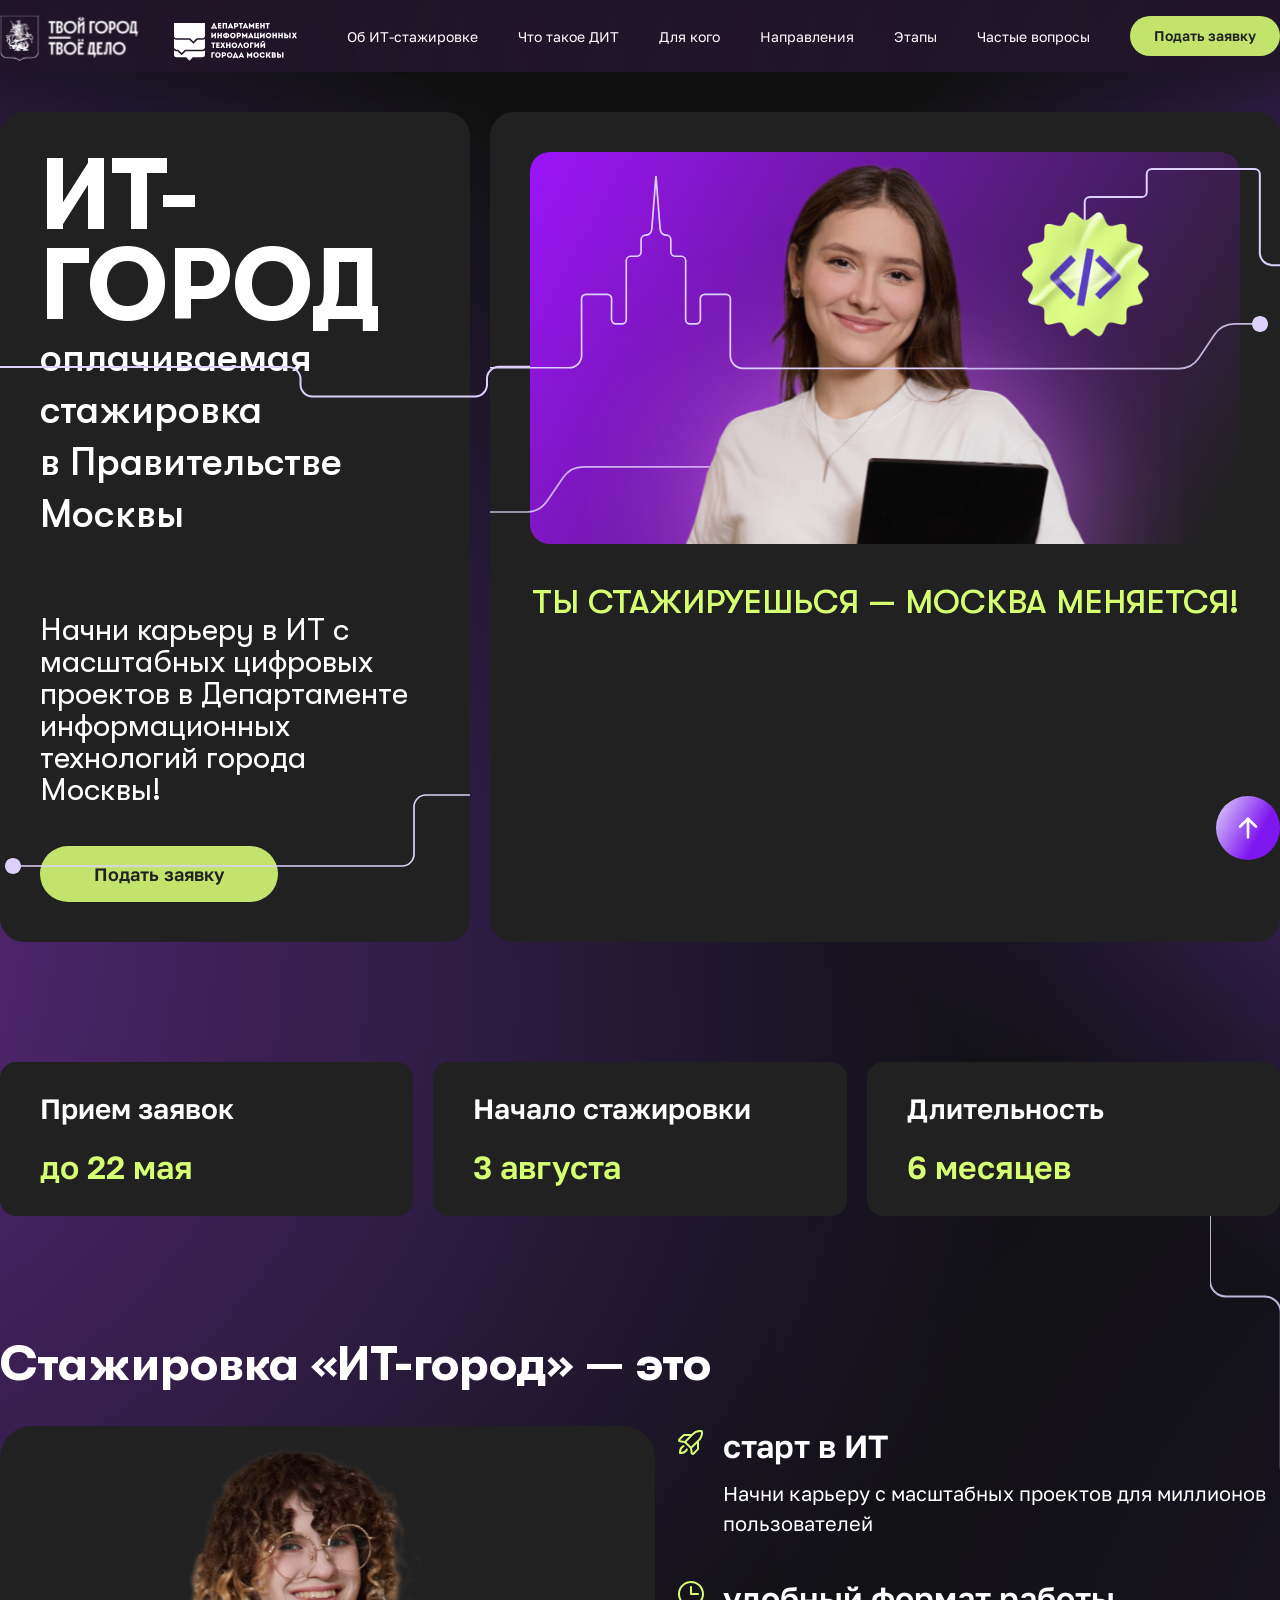
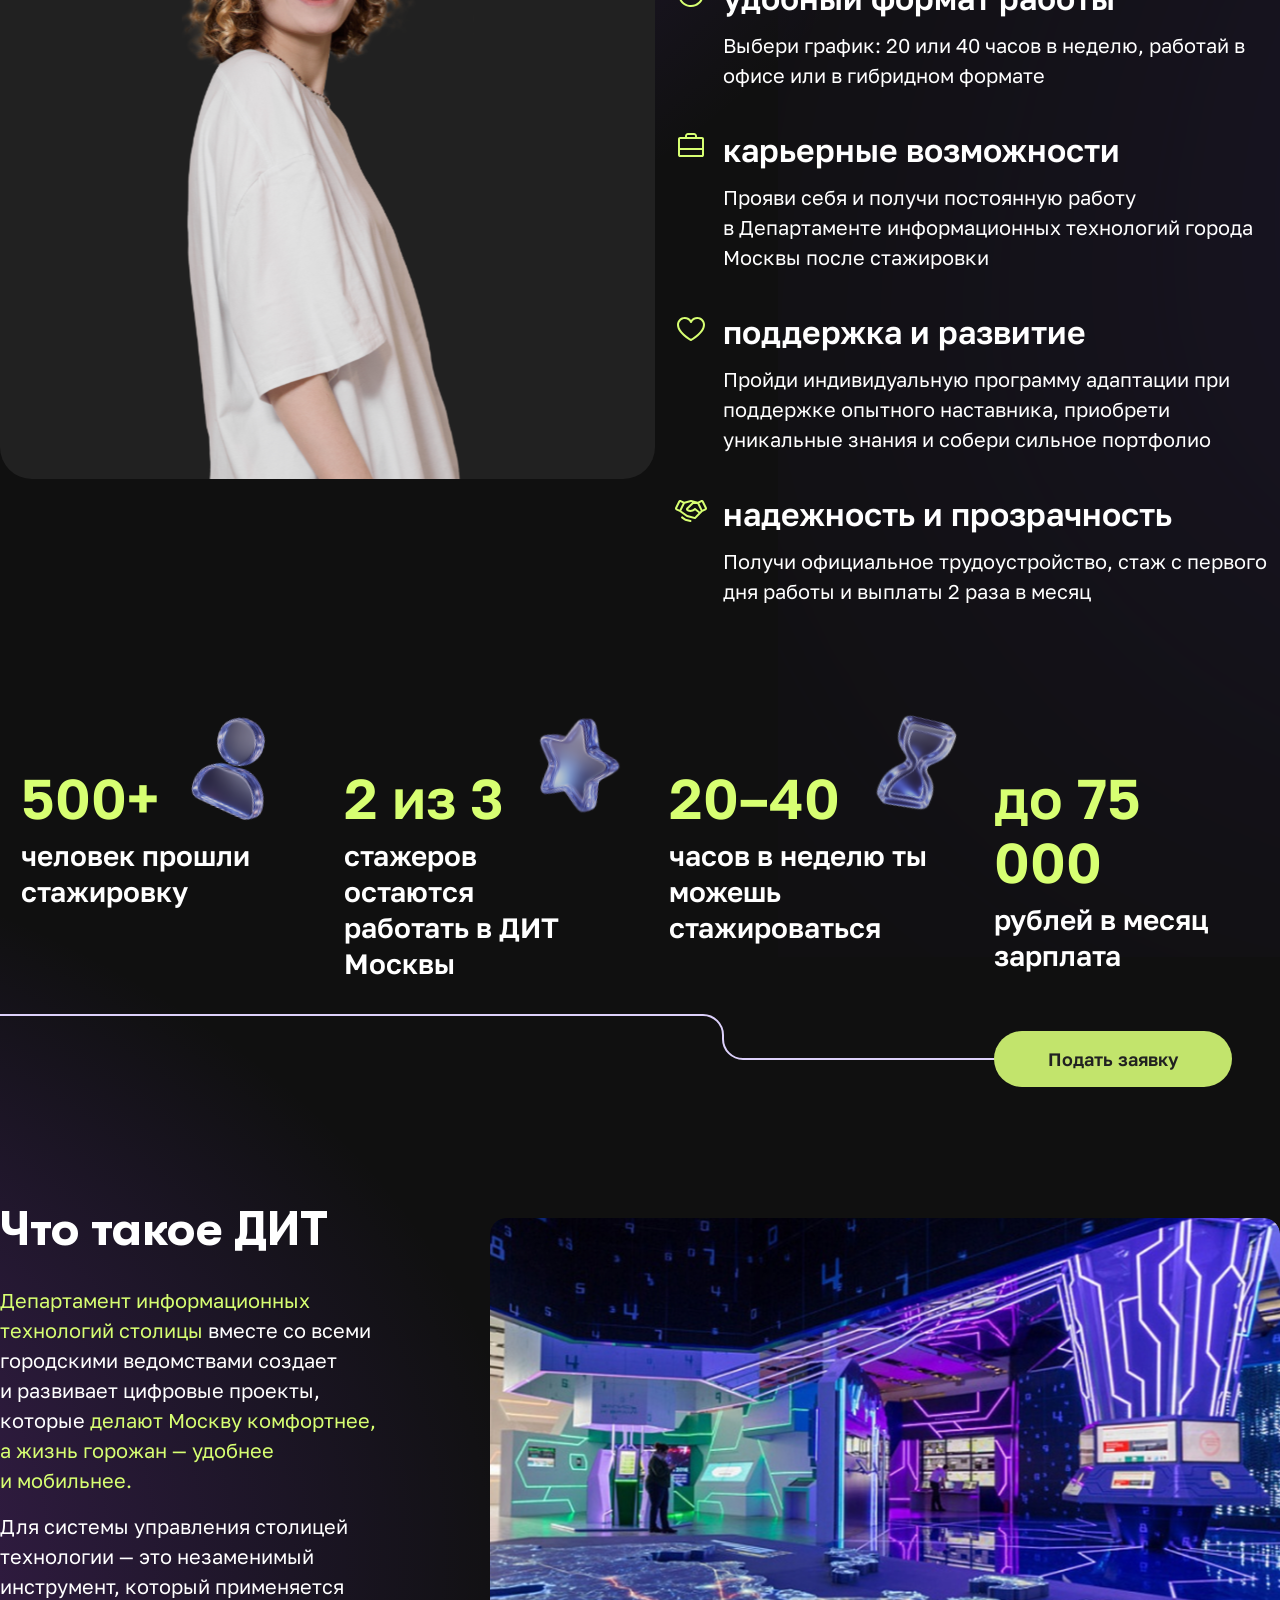
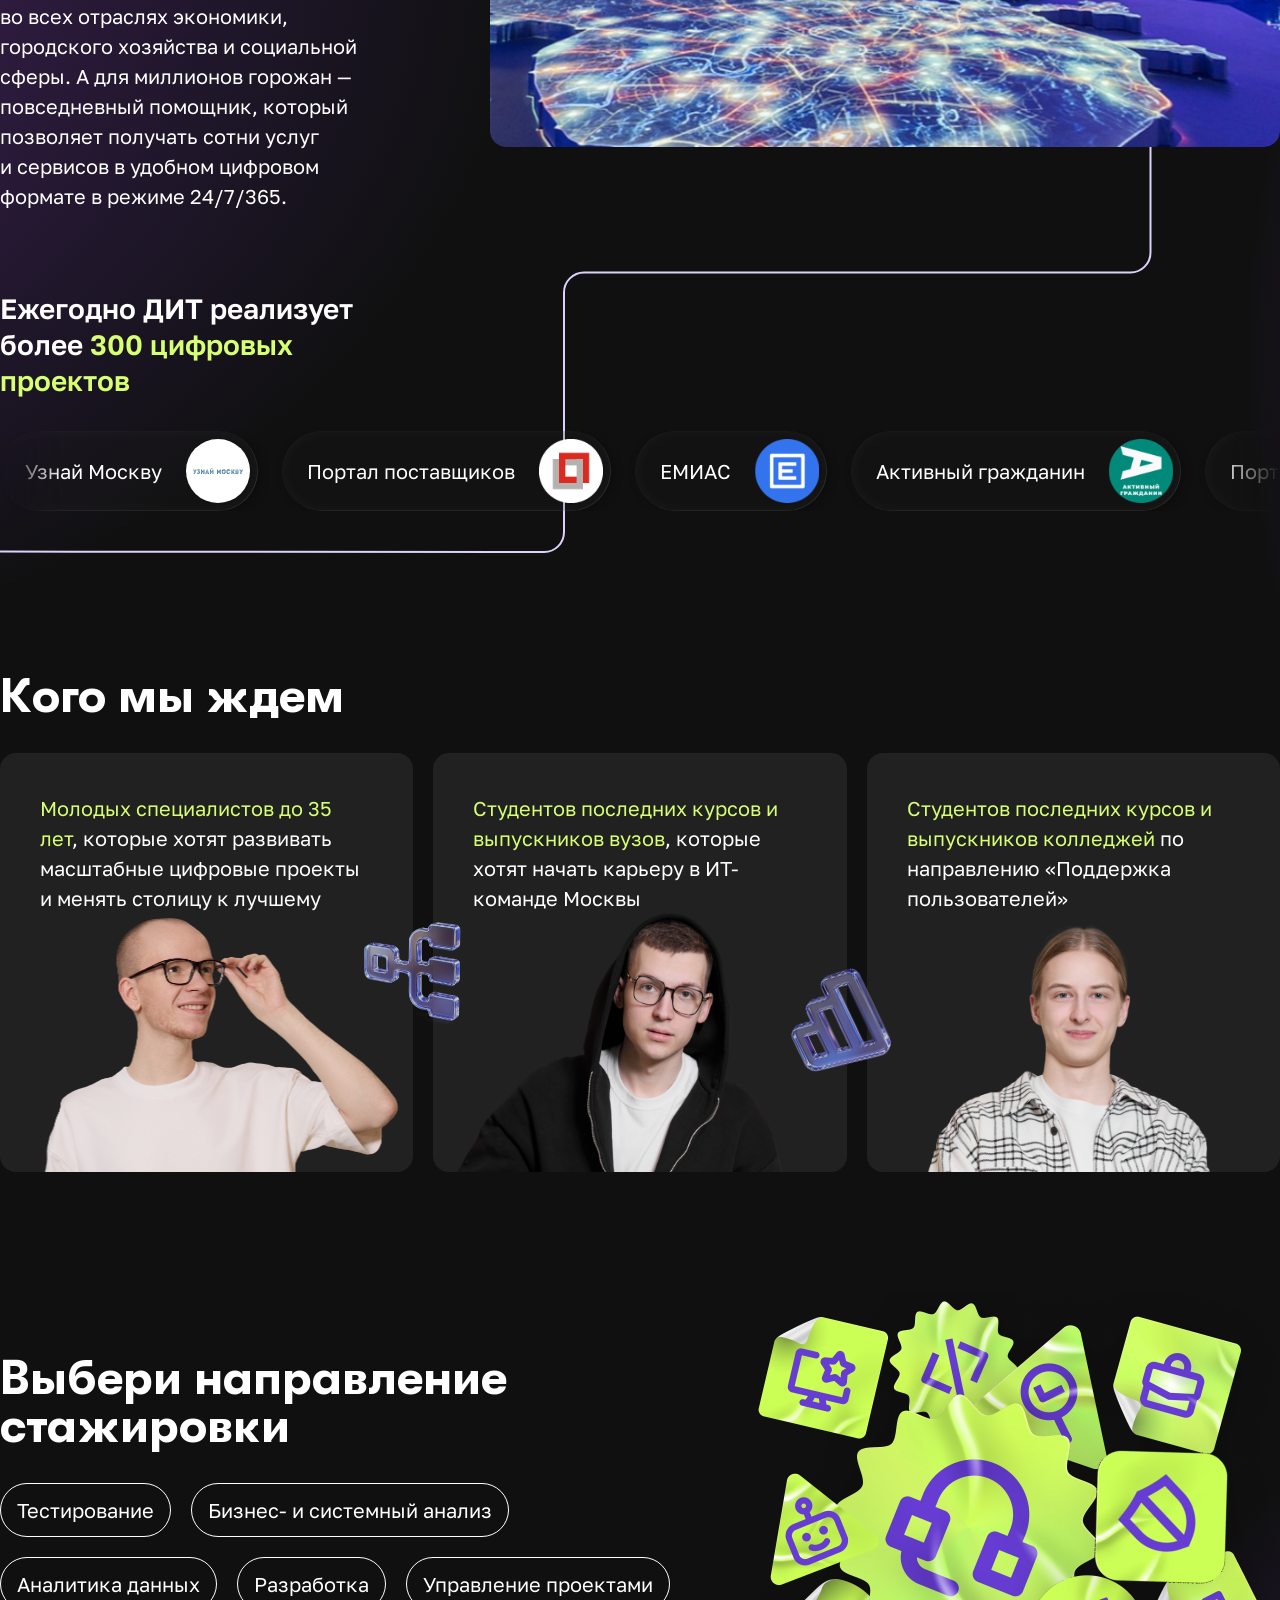
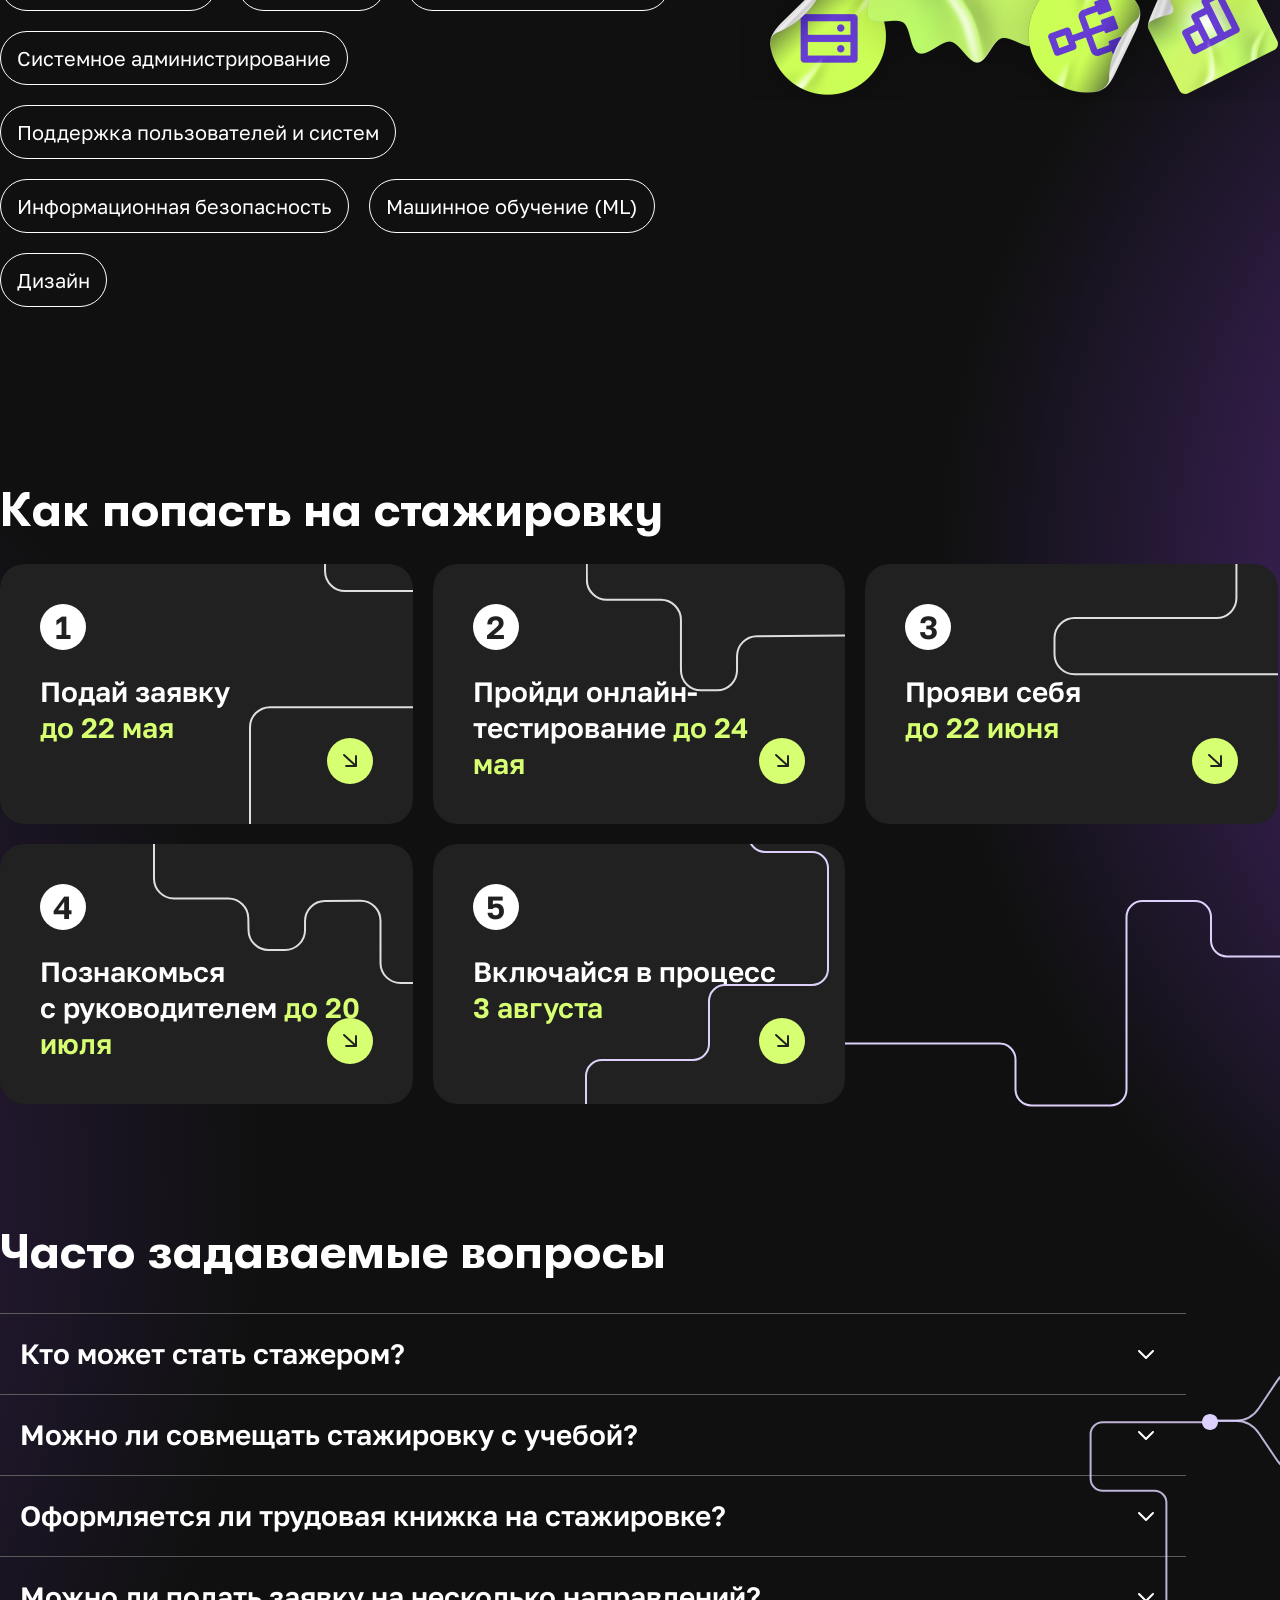
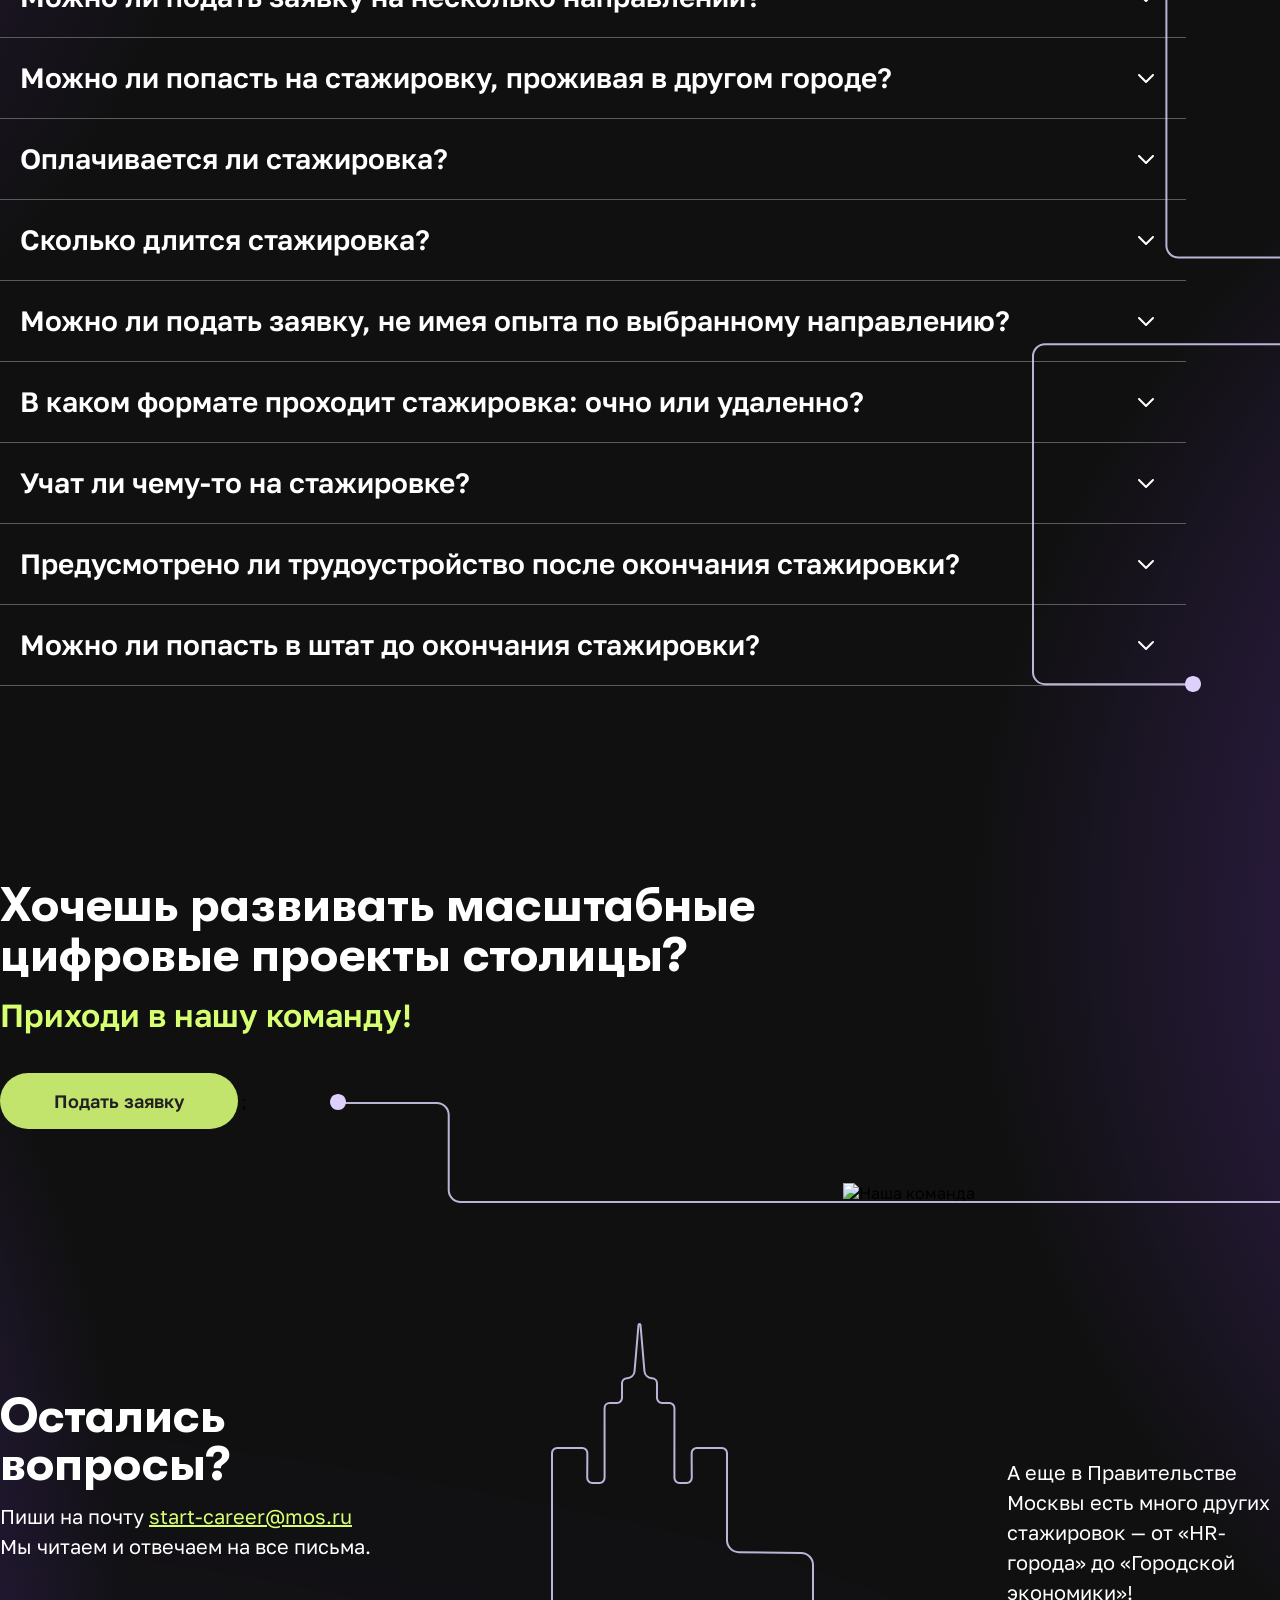
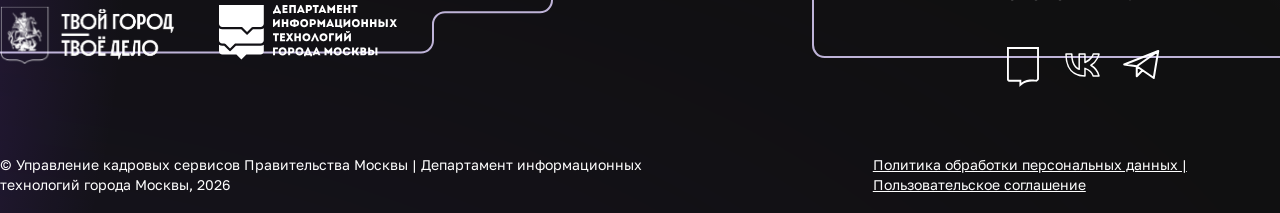
==== commit 977ebc45: "dfsdf" ====
--- a/index.html
+++ b/index.html
@@ -38,7 +38,7 @@
                 </nav>
 
                 <!-- Кнопка-->
-                <a href="#" class="button button--small">
+                <a href="form.html" class="button button--small">
                     Подать заявку
                 </a>
             </div>
@@ -56,7 +56,7 @@
                     Москвы!
                 </p>
 
-                <a href="#" class="button hero__button">Подать заявку</a>
+                <a href="form.html" class="button hero__button">Подать заявку</a>
 
                 <!-- Декоративные элементы -->
                 <div class="hero__decor">
@@ -219,7 +219,7 @@
                     <span class="features__stat-value title--color-primary">до 75 000</span>
                     <span class="features__stat-label title--color-white title--small">рублей в месяц<br>зарплата</span>
 
-                    <a href="#" class="button features__button">Подать заявку</a>
+                    <a href="form.html" class="button features__button">Подать заявку</a>
                 </div>
 
                 <img src="img/features_decore.svg" alt="Декор" class="features__decore">
@@ -787,31 +787,6 @@
 
                 <div class="faq__item js-faq-item">
                     <button class="faq__question js-faq-trigger">
-                        <span class="faq__question-text title--color-white title--small">В каком формате проходит
-                            стажировка: очно или удаленно?</span>
-                        <div class="faq__arrow">
-                            <svg width="24" height="24" viewBox="0 0 24 24" fill="none"
-                                xmlns="http://www.w3.org/2000/svg">
-                                <path fill-rule="evenodd" clip-rule="evenodd"
-                                    d="M19.7071 8.29289C20.0976 8.68342 20.0976 9.31658 19.7071 9.70711L12.7071 16.7071C12.3166 17.0976 11.6834 17.0976 11.2929 16.7071L4.29289 9.70711C3.90237 9.31658 3.90237 8.68342 4.29289 8.29289C4.68342 7.90237 5.31658 7.90237 5.70711 8.29289L12 14.5858L18.2929 8.29289C18.6834 7.90237 19.3166 7.90237 19.7071 8.29289Z"
-                                    fill="white" />
-                            </svg>
-                        </div>
-                    </button>
-
-                    <div class="faq__answer js-faq-content">
-                        <div class="faq__answer-inner">
-                            <p class="descr">
-                                Зависит от команды, но чаще всего в гибридном формате: часть недели в офисе, часть — из
-                                дома. В первое время стажировка будет проходить преимущественно в офисе — так стажеры
-                                быстрее адаптируются к задачам и работе с наставниками.
-                            </p>
-                        </div>
-                    </div>
-                </div>
-
-                <div class="faq__item js-faq-item">
-                    <button class="faq__question js-faq-trigger">
                         <span class="faq__question-text title--color-white title--small">Учат ли чему‑то
                             на стажировке?</span>
                         <div class="faq__arrow">
@@ -899,7 +874,7 @@
                 <h2 class="title cta__title">Хочешь развивать масштабные цифровые проекты столицы?</h2>
                 <p class="cta__subtitle title--color-primary">Приходи в нашу команду!</p>
 
-                <a href="#" class="button cta__button">
+                <a href="form.html" class="button cta__button">
                     Подать заявку
                 </a>
 
@@ -937,7 +912,7 @@
                         экономики»!
                     </p>
                     <div class="footer__social">
-                        <a href="https://talent.mos.ru/" class="footer__social-link link">
+                        <a href="https://talent.mos.ru/" class="footer__social-link link" target="_blank">
                             <svg width="36" height="41" viewBox="0 0 36 41" fill="none"
                                 xmlns="http://www.w3.org/2000/svg">
                                 <path fill-rule="evenodd" clip-rule="evenodd"
@@ -945,7 +920,7 @@
                                     fill="white" />
                             </svg>
                         </a>
-                        <a href="https://vk.com/moscow_career" class="footer__social-link link"><svg width="36" height="41"
+                        <a href="https://vk.com/moscow_career" class="footer__social-link link" target="_blank"><svg width="36" height="41"
                                 viewBox="0 0 36 41" fill="none" xmlns="http://www.w3.org/2000/svg">
                                 <g clip-path="url(#clip0_35935_36319)">
                                     <mask id="mask0_35935_36319" style="mask-type:luminance" maskUnits="userSpaceOnUse"
@@ -966,7 +941,7 @@
                                 </defs>
                             </svg>
                         </a>
-                        <a href="https://t.me/moscow_career" class="footer__social-link link"><svg width="37" height="41"
+                        <a href="https://t.me/moscow_career" class="footer__social-link link" target="_blank"><svg width="37" height="41"
                                 viewBox="0 0 37 41" fill="none" xmlns="http://www.w3.org/2000/svg">
                                 <path
                                     d="M35.2187 4L1.21875 17.5L13.7451 19.3M35.2187 4L30.7451 31L13.7451 19.3M35.2187 4L13.7451 19.3M13.7451 19.3V29.2L19.5591 23.3014"
@@ -1030,7 +1005,7 @@
 
             </div>
 
-            <button class="button modal__button">Подать заявку</button>
+            <a href="form.html" target="_blank" class="button modal__button">Подать заявку</a>
         </div>
     </div>
 
--- a/css/style.css
+++ b/css/style.css
@@ -218,7 +218,6 @@
 /* Блок ИТ-ГОРОД */
 .hero {
     padding-top: 112px;
-    font-family: var(--font-secondary);
     color: var(--color-primary-white);
 }
 
@@ -243,12 +242,14 @@
     font-size: 100px;
     font-weight: 700;
     line-height: 90%;
+    font-family: var(--font-secondary);
 }
 
 .hero__subtitle {
     font-weight: 500;
     font-size: 40px;
     line-height: 52px;
+    font-family: var(--font-secondary);
 }
 
 .hero__description {
@@ -256,6 +257,7 @@
     font-weight: 400;
     font-size: 32px;
     line-height: 32px;
+    font-family: var(--font-secondary);
 }
 
 .hero__image-wrapper {
@@ -280,6 +282,8 @@
     font-size: 34px;
     color: var(--color-primary-green);
     text-align: center;
+    font-weight: 500;
+    font-family: var(--font-secondary);
 }
 
 /* Позиционирование декоратиынйх линий  */
@@ -585,7 +589,7 @@
     gap: 24px;
     padding-right: 24px;
     width: max-content;
-    /* animation: scroll-left var(--speed-animation) linear infinite;  */
+    animation: scroll-left var(--speed-animation) linear infinite; 
 }
 
 @keyframes scroll-left {
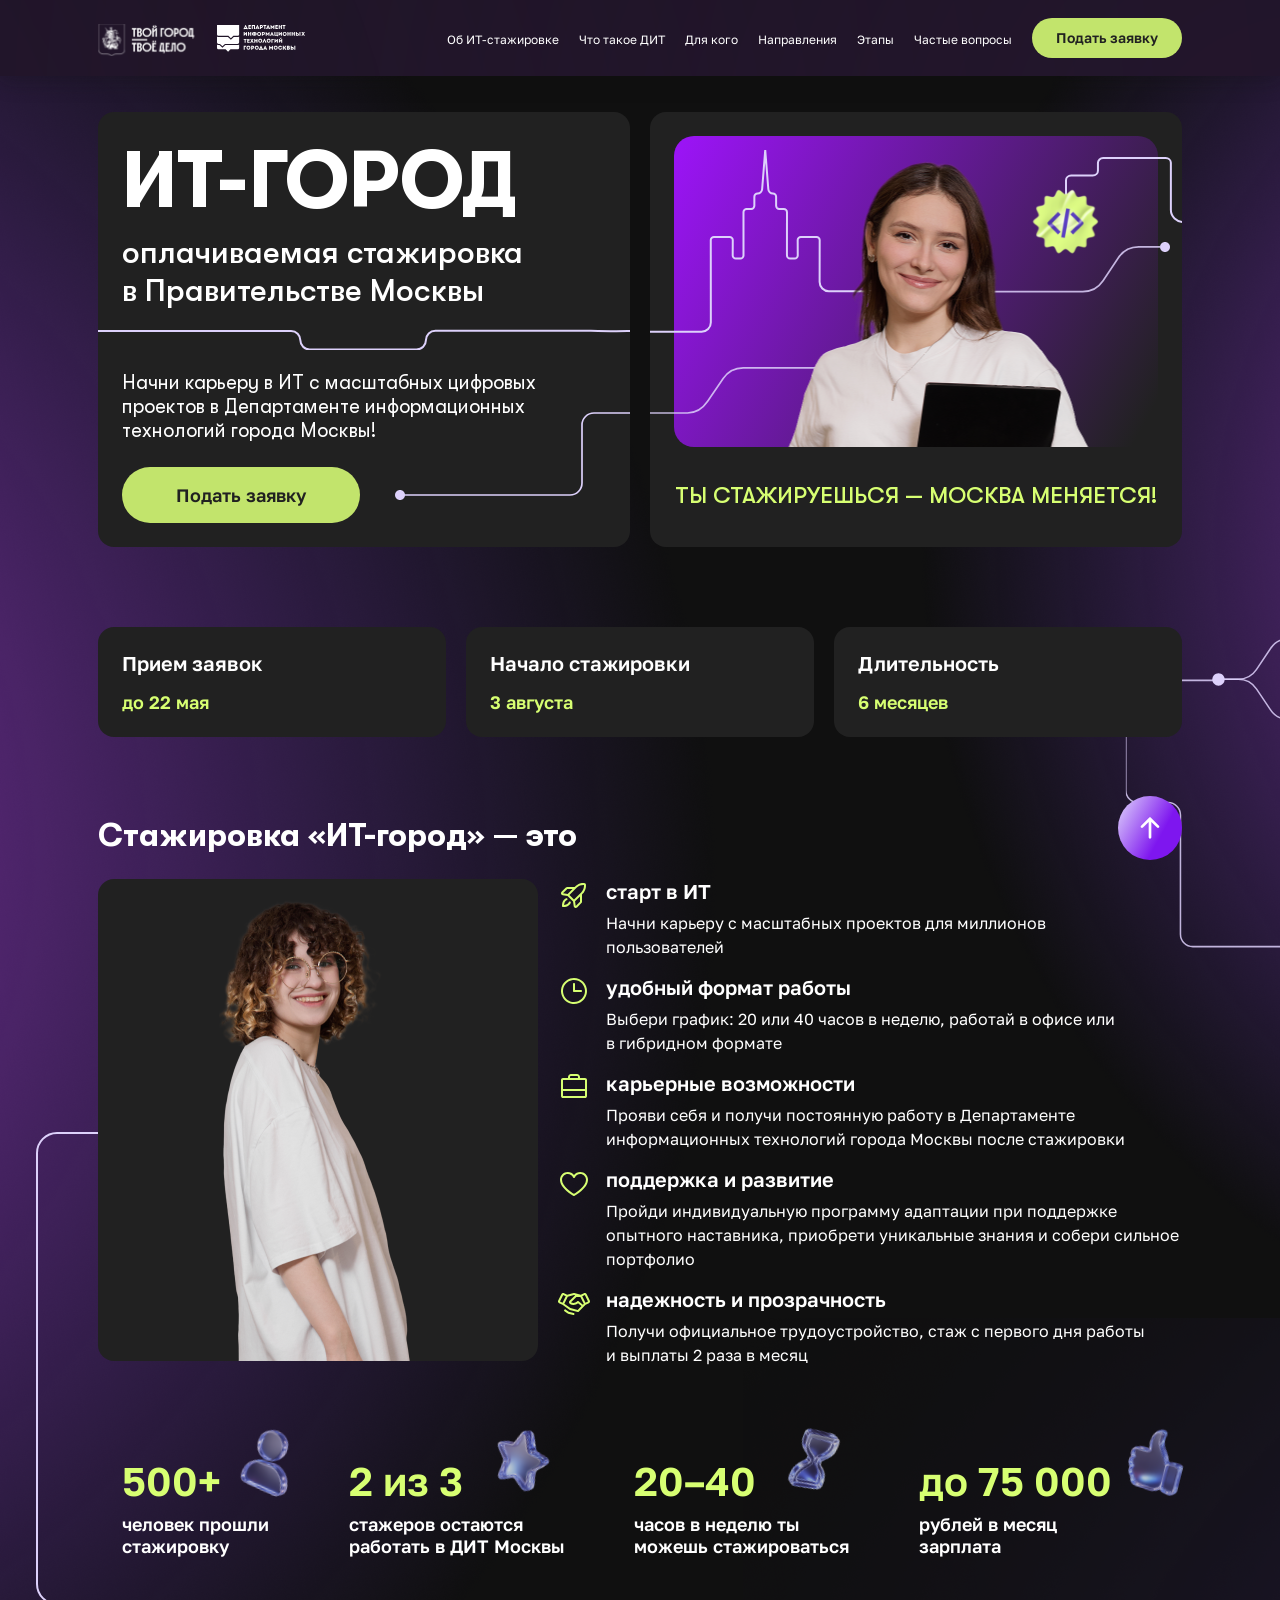
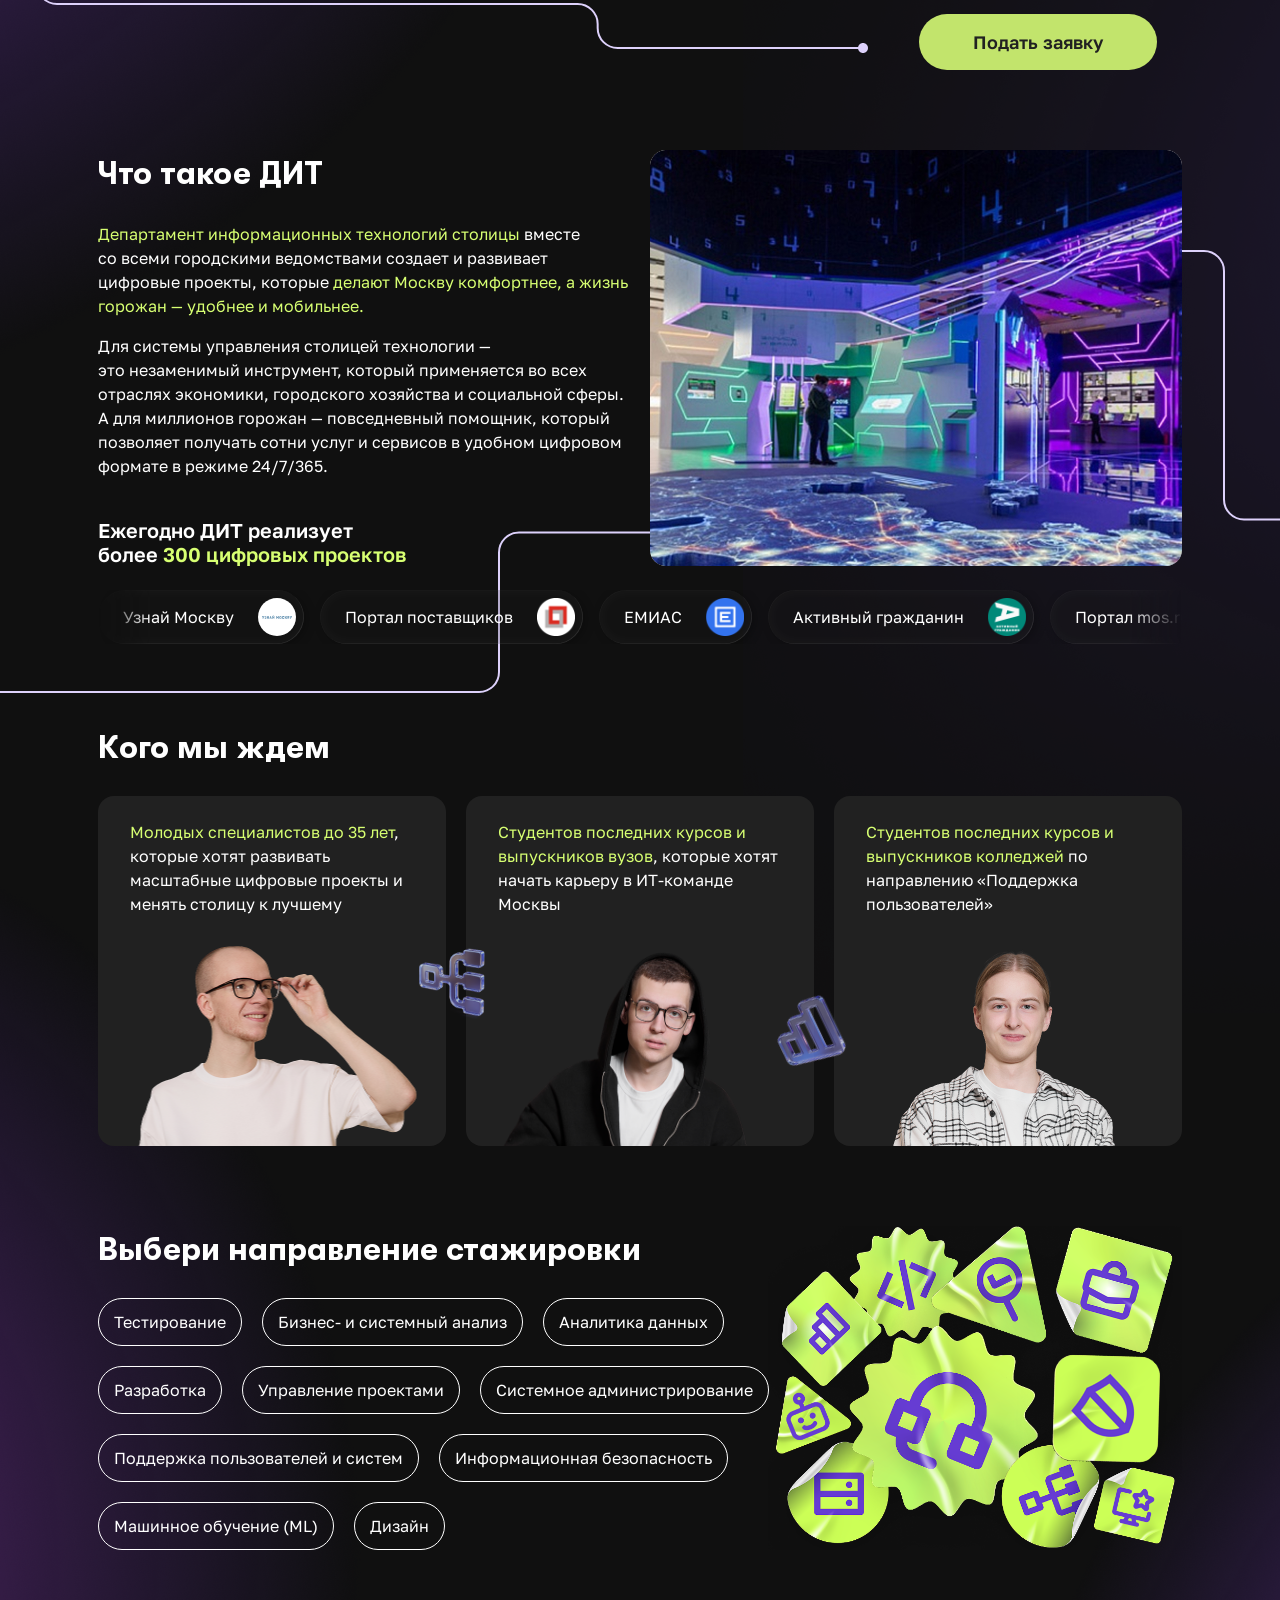
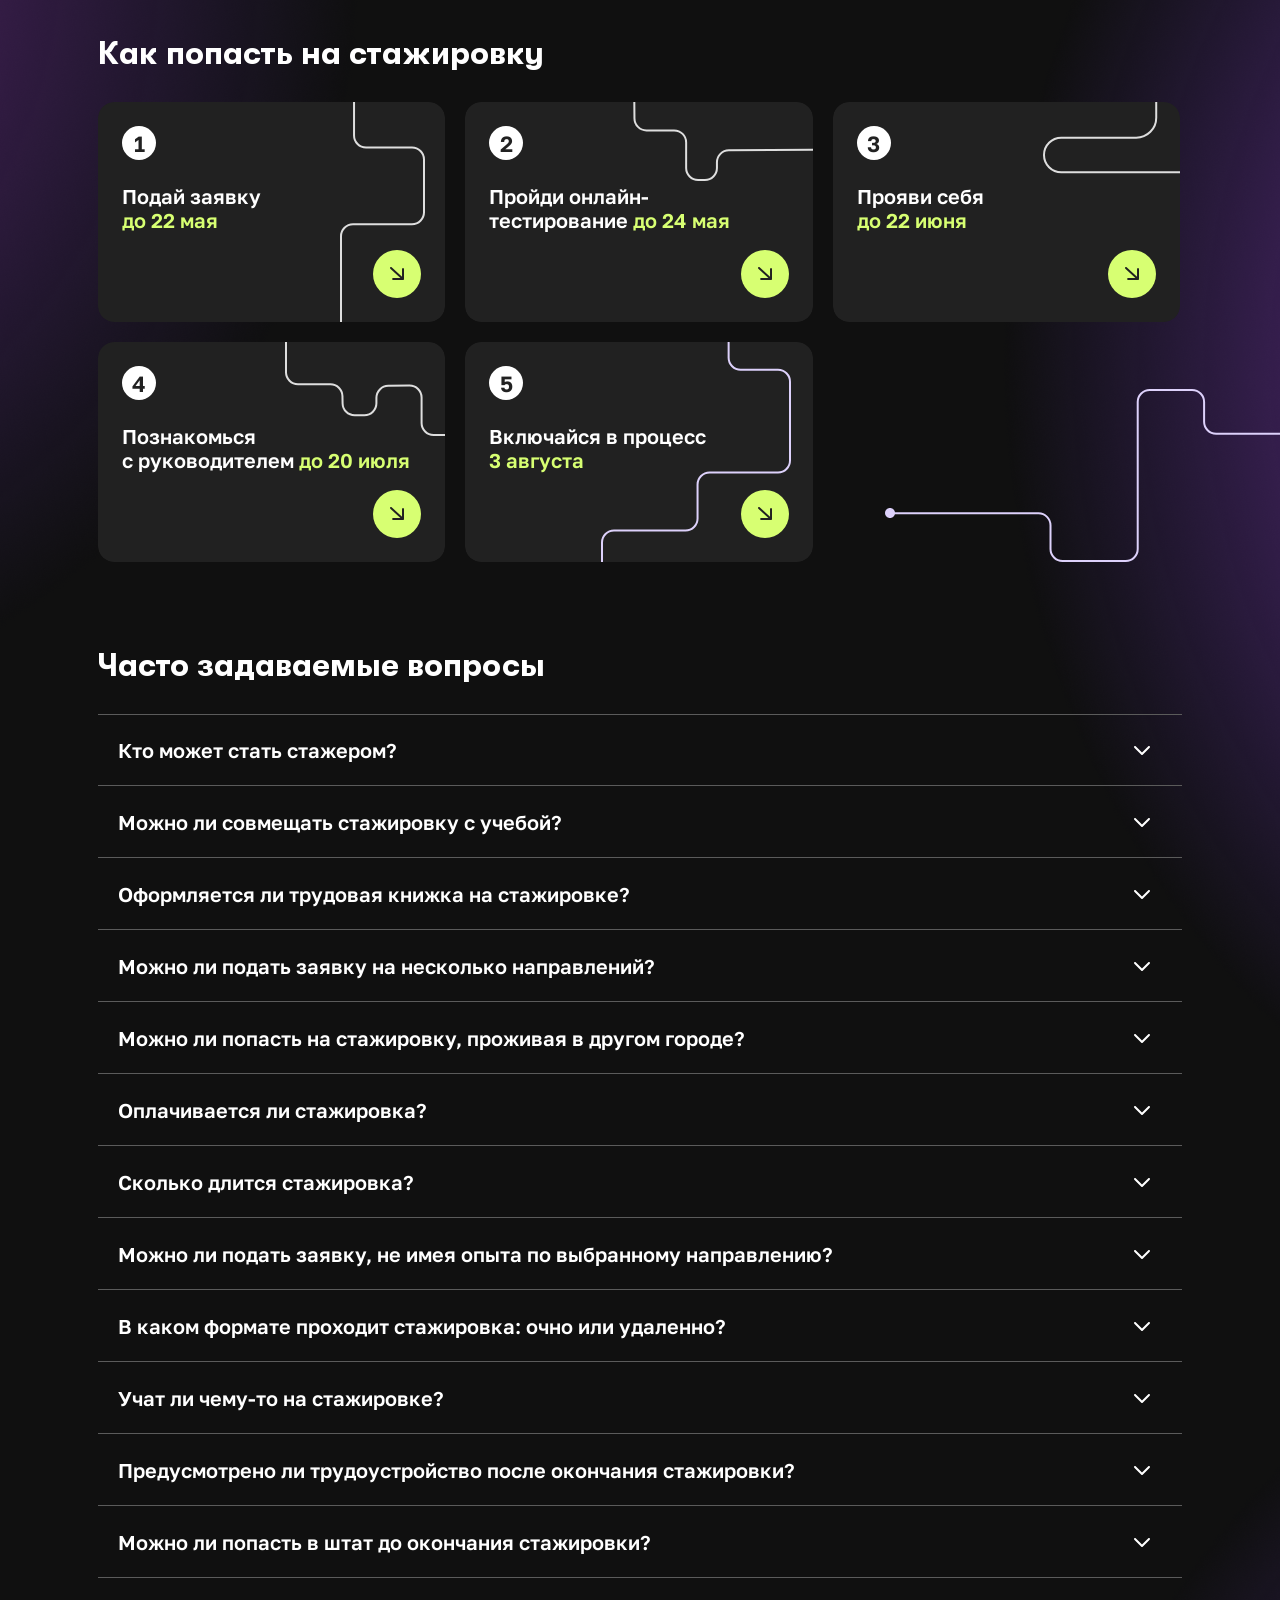
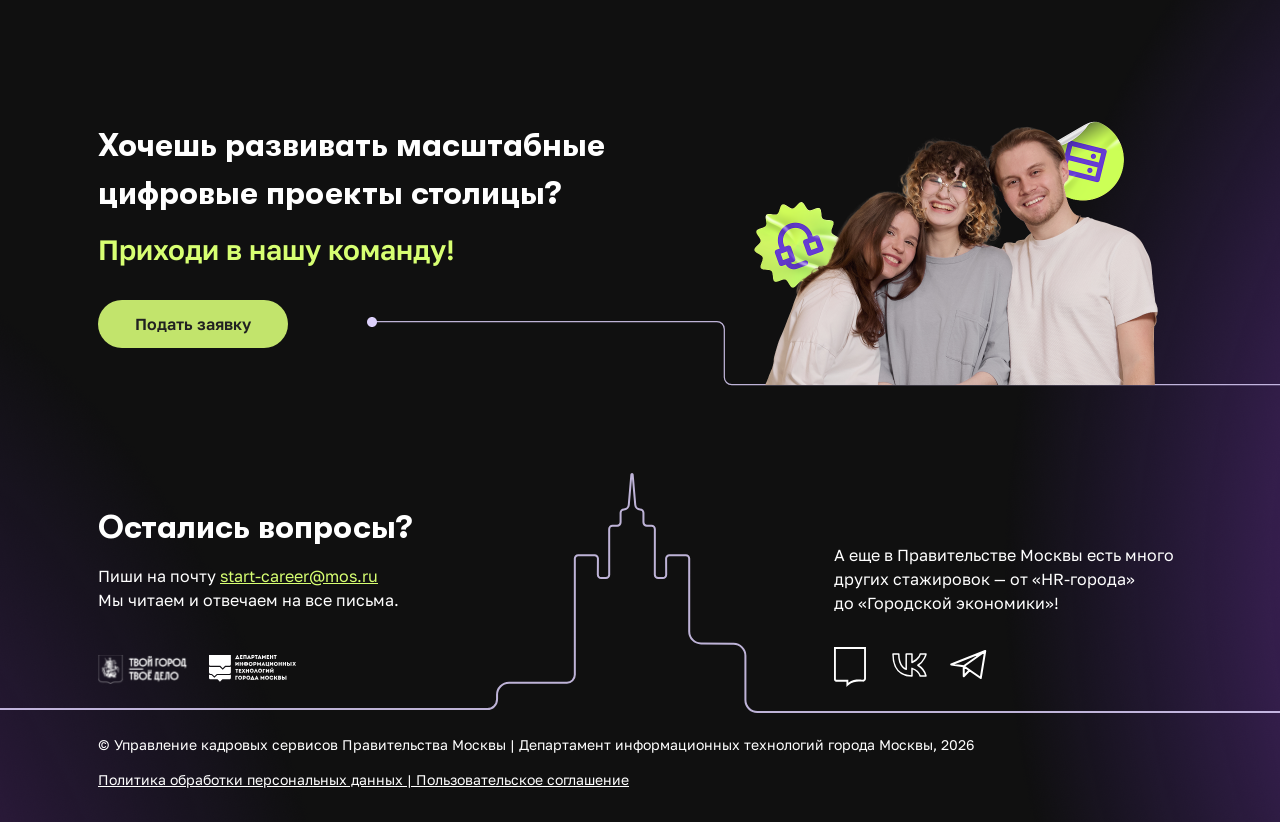
==== commit 97507cd0: "dsds" ====
--- a/index.html
+++ b/index.html
@@ -59,178 +59,193 @@
                 <a href="form.html" class="button hero__button">Подать заявку</a>
 
                 <!-- Декоративные элементы -->
-                <div class="hero__decor">
+                <div class="hero__decor block--desktop-show">
                     <img src="img/hero_line_1_1.svg" alt="Декор">
                     <img src="img/hero_line_1_2.svg" alt="Декор">
+                </div>
+
+                  <div class="hero__decor block--tablet-show">
+                    <img src="img/hero_line_1_1-1280.svg" alt="Декор">
+                    <img src="img/hero_line_1_2-1280.svg" alt="Декор">
                 </div>
             </article>
 
             <!-- Правая карточка (Визуал) -->
             <article class="hero__card hero__card--visual item">
                 <div class="hero__image-wrapper">
-                    <img src="img/girl.svg" alt="Стажер" class="hero__image">
+                    <img src="img/girl.png" alt="Стажер" class="hero__image">
 
                     <!-- Декоративные элементы -->
-                    <div class="hero__decor">
+                    <div class="hero__decor block--desktop-show">
                         <img src="img/hero_line_2_city.svg" alt="Декор">
                         <img src="img/hero_line_2_1.svg" alt="Декор">
                         <img src="img/hero_line_2_2.svg" alt="Декор">
                         <img src="img/hero_decore_star.svg" alt="Декор">
                     </div>
+
+
+                    <div class="hero__decor block--tablet-show">
+                        <img src="img/hero_line_2_city-1280.svg" alt="Декор">
+                        <img src="img/hero_line_2_1-1280.svg" alt="Декор">
+                        <img src="img/hero_line_2_2-1280.svg" alt="Декор">
+                        <img src="img/hero_decore_star.svg" alt="Декор">
+                    </div>
                 </div>
                 <p class="hero__slogan">ТЫ СТАЖИРУЕШЬСЯ — МОСКВА МЕНЯЕТСЯ!</p>
             </article>
         </div>
     </section>
 
-    <section class="stats section">
-        <div class="container stats__list">
-            <article class="stats__item item">
-                <h3 class="stats__label title--color-white title--small">Прием заявок</h3>
-                <p class="stats__value title--color-primary">до 22 мая</p>
-            </article>
-
-            <article class="stats__item item">
-                <h3 class="stats__label title--color-white title--small">Начало стажировки</h3>
-                <p class="stats__value title--color-primary">3 августа</p>
-            </article>
-
-            <article class="stats__item item">
-                <h3 class="stats__label title--color-white title--small">Длительность</h3>
-                <p class="stats__value title--color-primary">6 месяцев</p>
-            </article>
-
-            <img src="img/stats_decore.svg" alt="Декор" class="stats__decore">
-        </div>
-    </section>
-
-    <section class="features section">
-        <div class="container" id="features">
-            <h2 class="title">Стажировка «ИТ-город» — это</h2>
-
-            <div class="features__content">
-                <!-- Левая часть: Фото -->
-                <div class="features__image-box">
-                </div>
-
-                <!-- Правая часть: Список преимуществ -->
-                <div class="features__list item">
-                    <div class="features__item">
-                        <svg width="32" height="32" viewBox="0 0 32 32" fill="none" xmlns="http://www.w3.org/2000/svg"
-                            class="features__item-icon">
-                            <path
-                                d="M27.98 5.88952C27.9504 5.40193 27.7433 4.94204 27.3979 4.59663C27.0525 4.25121 26.5926 4.04416 26.105 4.01452C24.5325 3.92077 20.5138 4.06452 17.1788 7.39827L16.585 7.99953H9.29377C9.03012 7.99804 8.7688 8.04899 8.52502 8.14942C8.28124 8.24985 8.05986 8.39776 7.87377 8.58453L3.58627 12.8745C3.32333 13.1373 3.13882 13.4681 3.05345 13.8299C2.96809 14.1917 2.98524 14.5701 3.10298 14.9227C3.22073 15.2753 3.43441 15.5881 3.72004 15.826C4.00567 16.0639 4.35195 16.2175 4.72002 16.2695L9.52877 16.9408L15.055 22.467L15.7263 27.2783C15.7779 27.6464 15.9314 27.9927 16.1696 28.2781C16.4077 28.5635 16.7209 28.7766 17.0738 28.8933C17.2793 28.9619 17.4946 28.997 17.7113 28.997C17.9737 28.9975 18.2336 28.9461 18.476 28.8457C18.7184 28.7453 18.9386 28.5979 19.1238 28.412L23.4138 24.1245C23.6005 23.9384 23.7484 23.7171 23.8489 23.4733C23.9493 23.2295 24.0003 22.9682 23.9988 22.7045V15.4133L24.595 14.817C27.93 11.482 28.0738 7.46327 27.98 5.88952ZM9.29377 9.99953H14.585L9.64377 14.9395L4.99877 14.292L9.29377 9.99953ZM18.595 8.81828C19.5559 7.85145 20.7121 7.10078 21.9862 6.61642C23.2604 6.13206 24.6233 5.92516 25.9838 6.00952C26.0714 7.37075 25.8666 8.73496 25.3833 10.0105C24.8999 11.286 24.1491 12.4433 23.1813 13.4045L15.9988 20.5845L11.4138 15.9995L18.595 8.81828ZM21.9988 22.7045L17.7075 26.9995L17.0588 22.3533L21.9988 17.4133V22.7045ZM12.7288 23.892C12.1663 25.1245 10.285 27.9995 4.99877 27.9995C4.73355 27.9995 4.4792 27.8942 4.29166 27.7066C4.10412 27.5191 3.99877 27.2647 3.99877 26.9995C3.99877 21.7133 6.87377 19.832 8.10627 19.2683C8.22577 19.2138 8.35484 19.1834 8.4861 19.1787C8.61736 19.1741 8.74825 19.1954 8.87129 19.2414C8.99432 19.2873 9.1071 19.3571 9.20319 19.4466C9.29927 19.5362 9.37677 19.6438 9.43127 19.7633C9.48577 19.8828 9.51619 20.0118 9.52081 20.1431C9.52543 20.2744 9.50415 20.4053 9.45819 20.5283C9.41222 20.6513 9.34247 20.7641 9.25292 20.8602C9.16337 20.9563 9.05577 21.0338 8.93627 21.0883C8.13252 21.4545 6.35877 22.6333 6.04627 25.952C9.36502 25.6395 10.5463 23.8658 10.91 23.062C10.9645 22.9425 11.042 22.8349 11.1381 22.7454C11.2342 22.6558 11.347 22.5861 11.47 22.5401C11.593 22.4941 11.7239 22.4729 11.8552 22.4775C11.9864 22.4821 12.1155 22.5125 12.235 22.567C12.3545 22.6215 12.4621 22.699 12.5517 22.7951C12.6412 22.8912 12.711 23.004 12.7569 23.127C12.8029 23.25 12.8242 23.3809 12.8196 23.5122C12.8149 23.6435 12.7845 23.7725 12.73 23.892H12.7288Z"
-                                fill="#D7FF72" />
-                        </svg>
-
-                        <div class="features__item-text">
-                            <h3 class="features__item-title title--color-white">старт в ИТ</h3>
-                            <p class="features__item-desc descr">Начни карьеру с масштабных проектов для миллионов
-                                пользователей</p>
-                        </div>
-                    </div>
-
-                    <div class="features__item">
-                        <svg width="32" height="32" viewBox="0 0 32 32" fill="none" xmlns="http://www.w3.org/2000/svg"
-                            class="features__item-icon">
-                            <path
-                                d="M16 3C13.4288 3 10.9154 3.76244 8.77759 5.1909C6.63975 6.61935 4.97351 8.64968 3.98957 11.0251C3.00563 13.4006 2.74819 16.0144 3.2498 18.5362C3.75141 21.0579 4.98953 23.3743 6.80762 25.1924C8.6257 27.0105 10.9421 28.2486 13.4638 28.7502C15.9856 29.2518 18.5995 28.9944 20.9749 28.0104C23.3503 27.0265 25.3807 25.3603 26.8091 23.2224C28.2376 21.0846 29 18.5712 29 16C28.9964 12.5533 27.6256 9.24882 25.1884 6.81163C22.7512 4.37445 19.4467 3.00364 16 3ZM16 27C13.8244 27 11.6977 26.3549 9.88873 25.1462C8.07979 23.9375 6.66989 22.2195 5.83733 20.2095C5.00477 18.1995 4.78693 15.9878 5.21137 13.854C5.63581 11.7202 6.68345 9.7602 8.22183 8.22183C9.76021 6.68345 11.7202 5.6358 13.854 5.21136C15.9878 4.78692 18.1995 5.00476 20.2095 5.83733C22.2195 6.66989 23.9375 8.07979 25.1462 9.88873C26.3549 11.6977 27 13.8244 27 16C26.9967 18.9164 25.8367 21.7123 23.7745 23.7745C21.7123 25.8367 18.9164 26.9967 16 27ZM24 16C24 16.2652 23.8946 16.5196 23.7071 16.7071C23.5196 16.8946 23.2652 17 23 17H16C15.7348 17 15.4804 16.8946 15.2929 16.7071C15.1054 16.5196 15 16.2652 15 16V9C15 8.73478 15.1054 8.48043 15.2929 8.29289C15.4804 8.10536 15.7348 8 16 8C16.2652 8 16.5196 8.10536 16.7071 8.29289C16.8946 8.48043 17 8.73478 17 9V15H23C23.2652 15 23.5196 15.1054 23.7071 15.2929C23.8946 15.4804 24 15.7348 24 16Z"
-                                fill="#D7FF72" />
-                        </svg>
-
-
-                        <div class="features__item-text">
-                            <h3 class="features__item-title title--color-white">удобный формат работы</h3>
-                            <p class="features__item-desc descr">Выбери график: 20 или 40 часов в неделю, работай в
-                                офисе или в гибридном формате</p>
-                        </div>
-                    </div>
-
-                    <div class="features__item">
-                        <svg width="32" height="32" viewBox="0 0 32 32" fill="none" xmlns="http://www.w3.org/2000/svg"
-                            class="features__item-icon">
-                            <path
-                                d="M27 7H22V6C22 5.20435 21.6839 4.44129 21.1213 3.87868C20.5587 3.31607 19.7956 3 19 3H13C12.2044 3 11.4413 3.31607 10.8787 3.87868C10.3161 4.44129 10 5.20435 10 6V7H5C4.46957 7 3.96086 7.21071 3.58579 7.58579C3.21071 7.96086 3 8.46957 3 9V25C3 25.5304 3.21071 26.0391 3.58579 26.4142C3.96086 26.7893 4.46957 27 5 27H27C27.5304 27 28.0391 26.7893 28.4142 26.4142C28.7893 26.0391 29 25.5304 29 25V9C29 8.46957 28.7893 7.96086 28.4142 7.58579C28.0391 7.21071 27.5304 7 27 7ZM12 6C12 5.73478 12.1054 5.48043 12.2929 5.29289C12.4804 5.10536 12.7348 5 13 5H19C19.2652 5 19.5196 5.10536 19.7071 5.29289C19.8946 5.48043 20 5.73478 20 6V7H12V6ZM27 9V18H5V9H27ZM27 25H5V20H27V25Z"
-                                fill="#D7FF72" />
-                        </svg>
-
-                        <div class="features__item-text">
-                            <h3 class="features__item-title title--color-white">карьерные возможности</h3>
-                            <p class="features__item-desc descr">Прояви себя и получи постоянную работу в Департаменте
-                                информационных технологий города Москвы после стажировки</p>
-                        </div>
-                    </div>
-
-                    <div class="features__item">
-                        <svg width="32" height="32" viewBox="0 0 32 32" fill="none" xmlns="http://www.w3.org/2000/svg"
-                            class="features__item-icon">
-                            <path
-                                d="M22.25 5C19.6688 5 17.4088 6.11 16 7.98625C14.5912 6.11 12.3313 5 9.75 5C7.69528 5.00232 5.72539 5.81958 4.27248 7.27248C2.81958 8.72539 2.00232 10.6953 2 12.75C2 21.5 14.9738 28.5825 15.5262 28.875C15.6719 28.9533 15.8346 28.9943 16 28.9943C16.1654 28.9943 16.3281 28.9533 16.4737 28.875C17.0262 28.5825 30 21.5 30 12.75C29.9977 10.6953 29.1804 8.72539 27.7275 7.27248C26.2746 5.81958 24.3047 5.00232 22.25 5ZM16 26.85C13.7175 25.52 4 19.4613 4 12.75C4.00198 11.2256 4.60842 9.76423 5.68633 8.68633C6.76423 7.60842 8.22561 7.00198 9.75 7C12.1812 7 14.2225 8.295 15.075 10.375C15.1503 10.5584 15.2785 10.7153 15.4432 10.8257C15.6079 10.9361 15.8017 10.995 16 10.995C16.1983 10.995 16.3921 10.9361 16.5568 10.8257C16.7215 10.7153 16.8497 10.5584 16.925 10.375C17.7775 8.29125 19.8188 7 22.25 7C23.7744 7.00198 25.2358 7.60842 26.3137 8.68633C27.3916 9.76423 27.998 11.2256 28 12.75C28 19.4513 18.28 25.5188 16 26.85Z"
-                                fill="#D7FF72" />
-                        </svg>
-
-                        <div class="features__item-text">
-                            <h3 class="features__item-title title--color-white">поддержка и развитие</h3>
-                            <p class="features__item-desc descr">Пройди индивидуальную программу адаптации при поддержке
-                                опытного наставника, приобрети уникальные знания и собери сильное портфолио</p>
-                        </div>
-                    </div>
-
-                    <div class="features__item">
-                        <svg width="32" height="32" viewBox="0 0 32 32" fill="none" xmlns="http://www.w3.org/2000/svg"
-                            class="features__item-icon">
-                            <path
-                                d="M31.7865 13.4878L28.5965 7.1053C28.479 6.87038 28.3163 6.66091 28.1178 6.48886C27.9194 6.3168 27.6889 6.18553 27.4397 6.10253C27.1905 6.01954 26.9274 5.98645 26.6654 6.00515C26.4034 6.02386 26.1476 6.09399 25.9127 6.21155L22.804 7.7653L16.2552 6.0328C16.0872 5.98907 15.9108 5.98907 15.7427 6.0328L9.19397 7.7653L6.08522 6.21155C5.85032 6.09399 5.59457 6.02386 5.33256 6.00515C5.07056 5.98645 4.80744 6.01954 4.55822 6.10253C4.30901 6.18553 4.07858 6.3168 3.8801 6.48886C3.68163 6.66091 3.51899 6.87038 3.40147 7.1053L0.211469 13.4865C0.0939138 13.7214 0.0237816 13.9772 0.00507721 14.2392C-0.0136272 14.5012 0.0194626 14.7643 0.102457 15.0135C0.185451 15.2628 0.316724 15.4932 0.488779 15.6917C0.660835 15.8901 0.870302 16.0528 1.10522 16.1703L4.48022 17.859L11.4165 22.8128C11.5187 22.8855 11.6336 22.9385 11.7552 22.969L19.7552 24.969C19.9228 25.0111 20.0983 25.009 20.2648 24.963C20.4313 24.917 20.583 24.8286 20.7052 24.7065L27.589 17.8215L30.8915 16.1703C31.3656 15.933 31.7261 15.5171 31.8936 15.0141C32.0612 14.511 32.0222 13.9621 31.7852 13.4878H31.7865ZM24.9252 17.659L20.624 14.214C20.4313 14.0597 20.1883 13.9821 19.9419 13.9962C19.6954 14.0103 19.4628 14.115 19.289 14.2903C17.0627 16.5328 14.5815 16.249 12.999 15.249L18.404 9.99905H22.3802L25.7815 16.8003L24.9252 17.659ZM5.19022 7.99905L7.74897 9.27655L4.55272 15.6578L1.99897 14.3815L5.19022 7.99905ZM19.6902 22.8903L12.4265 21.0753L6.27647 16.6828L9.77647 9.6828L15.999 8.03405L17.224 8.3578L11.599 13.8178L11.589 13.829C11.3772 14.0408 11.2157 14.2974 11.1164 14.5799C11.0171 14.8624 10.9825 15.1636 11.0151 15.4612C11.0477 15.7589 11.1468 16.0454 11.305 16.2997C11.4631 16.554 11.6764 16.7695 11.929 16.9303C14.499 18.5715 17.6002 18.3053 20.0427 16.3053L23.499 19.0815L19.6902 22.8903ZM27.4402 15.6565L24.2502 9.28155L26.8077 7.99905L29.999 14.3815L27.4402 15.6565ZM16.4715 27.2403C16.4174 27.4564 16.2928 27.6483 16.1173 27.7856C15.9418 27.9228 15.7255 27.9975 15.5027 27.9978C15.4206 27.9977 15.3387 27.9876 15.259 27.9678L10.0502 26.6653C9.92839 26.6352 9.81342 26.5822 9.71147 26.509L6.41772 24.1565C6.2152 23.9975 6.08181 23.7665 6.04535 23.5116C6.00888 23.2567 6.07214 22.9976 6.22196 22.7882C6.37177 22.5788 6.5966 22.4352 6.84961 22.3874C7.10262 22.3396 7.36432 22.3912 7.58022 22.5315L10.719 24.774L15.749 26.029C16.0062 26.0934 16.2274 26.2573 16.3638 26.4847C16.5002 26.712 16.5407 26.9843 16.4765 27.2415L16.4715 27.2403Z"
-                                fill="#D7FF72" />
-                        </svg>
-
-                        <div class="features__item-text title--color-white">
-                            <h3 class="features__item-title">надежность и прозрачность</h3>
-                            <p class="features__item-desc descr">Получи официальное трудоустройство, стаж с первого дня
-                                работы и выплаты 2 раза в месяц</p>
-                        </div>
-                    </div>
-                </div>
-            </div>
-
-            <!-- Нижняя часть: Статистика -->
-            <div class="features__stats">
-                <div class="features__stat-card">
-                    <img src="img/features_icon1.svg" alt="Декор" class="features__stat-icon">
-                    <span class="features__stat-value title--color-primary">500+</span>
-                    <span class="features__stat-label title--color-white title--small">человек
-                        прошли<br>стажировку</span>
-                </div>
-                <div class="features__stat-card">
-                    <img src="img/features_icon2.svg" alt="Декор" class="features__stat-icon">
-                    <span class="features__stat-value title--color-primary">2 из 3</span>
-                    <span class="features__stat-label title--color-white title--small">стажеров остаются<br>работать в
-                        ДИТ
-                        Москвы</span>
-                </div>
-                <div class="features__stat-card">
-                    <img src="img/features_icon3.svg" alt="Декор" class="features__stat-icon">
-                    <span class="features__stat-value title--color-primary">20–40</span>
-                    <span class="features__stat-label title--color-white title--small">часов в неделю ты<br>можешь
-                        стажироваться</span>
-                </div>
-                <div class="features__stat-card">
-                    <img src="img/features_icon4.svg" alt="Декор" class="features__stat-icon">
-                    <span class="features__stat-value title--color-primary">до 75 000</span>
-                    <span class="features__stat-label title--color-white title--small">рублей в месяц<br>зарплата</span>
-
-                    <a href="form.html" class="button features__button">Подать заявку</a>
-                </div>
-
-                <img src="img/features_decore.svg" alt="Декор" class="features__decore">
-            </div>
-
-        </div>
+    <section class="info__stats">
+        <section class="stats section">
+            <div class="container stats__list">
+                <article class="stats__item item">
+                    <h3 class="stats__label title--color-white title--small">Прием заявок</h3>
+                    <p class="stats__value title--color-primary">до 22 мая</p>
+                </article>
+
+                <article class="stats__item item">
+                    <h3 class="stats__label title--color-white title--small">Начало стажировки</h3>
+                    <p class="stats__value title--color-primary">3 августа</p>
+                </article>
+
+                <article class="stats__item item">
+                    <h3 class="stats__label title--color-white title--small">Длительность</h3>
+                    <p class="stats__value title--color-primary">6 месяцев</p>
+                </article>
+            </div>
+        </section>
+
+        <section class="features section">
+            <div class="container" id="features">
+                <h2 class="title">Стажировка «ИТ-город» — это</h2>
+
+                <div class="features__content">
+                    <!-- Левая часть: Фото -->
+                    <div class="features__image-box">
+                    </div>
+
+                    <!-- Правая часть: Список преимуществ -->
+                    <div class="features__list item">
+                        <div class="features__item">
+                            <svg width="32" height="32" viewBox="0 0 32 32" fill="none"
+                                xmlns="http://www.w3.org/2000/svg" class="features__item-icon">
+                                <path
+                                    d="M27.98 5.88952C27.9504 5.40193 27.7433 4.94204 27.3979 4.59663C27.0525 4.25121 26.5926 4.04416 26.105 4.01452C24.5325 3.92077 20.5138 4.06452 17.1788 7.39827L16.585 7.99953H9.29377C9.03012 7.99804 8.7688 8.04899 8.52502 8.14942C8.28124 8.24985 8.05986 8.39776 7.87377 8.58453L3.58627 12.8745C3.32333 13.1373 3.13882 13.4681 3.05345 13.8299C2.96809 14.1917 2.98524 14.5701 3.10298 14.9227C3.22073 15.2753 3.43441 15.5881 3.72004 15.826C4.00567 16.0639 4.35195 16.2175 4.72002 16.2695L9.52877 16.9408L15.055 22.467L15.7263 27.2783C15.7779 27.6464 15.9314 27.9927 16.1696 28.2781C16.4077 28.5635 16.7209 28.7766 17.0738 28.8933C17.2793 28.9619 17.4946 28.997 17.7113 28.997C17.9737 28.9975 18.2336 28.9461 18.476 28.8457C18.7184 28.7453 18.9386 28.5979 19.1238 28.412L23.4138 24.1245C23.6005 23.9384 23.7484 23.7171 23.8489 23.4733C23.9493 23.2295 24.0003 22.9682 23.9988 22.7045V15.4133L24.595 14.817C27.93 11.482 28.0738 7.46327 27.98 5.88952ZM9.29377 9.99953H14.585L9.64377 14.9395L4.99877 14.292L9.29377 9.99953ZM18.595 8.81828C19.5559 7.85145 20.7121 7.10078 21.9862 6.61642C23.2604 6.13206 24.6233 5.92516 25.9838 6.00952C26.0714 7.37075 25.8666 8.73496 25.3833 10.0105C24.8999 11.286 24.1491 12.4433 23.1813 13.4045L15.9988 20.5845L11.4138 15.9995L18.595 8.81828ZM21.9988 22.7045L17.7075 26.9995L17.0588 22.3533L21.9988 17.4133V22.7045ZM12.7288 23.892C12.1663 25.1245 10.285 27.9995 4.99877 27.9995C4.73355 27.9995 4.4792 27.8942 4.29166 27.7066C4.10412 27.5191 3.99877 27.2647 3.99877 26.9995C3.99877 21.7133 6.87377 19.832 8.10627 19.2683C8.22577 19.2138 8.35484 19.1834 8.4861 19.1787C8.61736 19.1741 8.74825 19.1954 8.87129 19.2414C8.99432 19.2873 9.1071 19.3571 9.20319 19.4466C9.29927 19.5362 9.37677 19.6438 9.43127 19.7633C9.48577 19.8828 9.51619 20.0118 9.52081 20.1431C9.52543 20.2744 9.50415 20.4053 9.45819 20.5283C9.41222 20.6513 9.34247 20.7641 9.25292 20.8602C9.16337 20.9563 9.05577 21.0338 8.93627 21.0883C8.13252 21.4545 6.35877 22.6333 6.04627 25.952C9.36502 25.6395 10.5463 23.8658 10.91 23.062C10.9645 22.9425 11.042 22.8349 11.1381 22.7454C11.2342 22.6558 11.347 22.5861 11.47 22.5401C11.593 22.4941 11.7239 22.4729 11.8552 22.4775C11.9864 22.4821 12.1155 22.5125 12.235 22.567C12.3545 22.6215 12.4621 22.699 12.5517 22.7951C12.6412 22.8912 12.711 23.004 12.7569 23.127C12.8029 23.25 12.8242 23.3809 12.8196 23.5122C12.8149 23.6435 12.7845 23.7725 12.73 23.892H12.7288Z"
+                                    fill="#D7FF72" />
+                            </svg>
+
+                            <div class="features__item-text">
+                                <h3 class="features__item-title title--color-white">старт в ИТ</h3>
+                                <p class="features__item-desc descr">Начни карьеру с масштабных проектов для миллионов
+                                    пользователей</p>
+                            </div>
+                        </div>
+
+                        <div class="features__item">
+                            <svg width="32" height="32" viewBox="0 0 32 32" fill="none"
+                                xmlns="http://www.w3.org/2000/svg" class="features__item-icon">
+                                <path
+                                    d="M16 3C13.4288 3 10.9154 3.76244 8.77759 5.1909C6.63975 6.61935 4.97351 8.64968 3.98957 11.0251C3.00563 13.4006 2.74819 16.0144 3.2498 18.5362C3.75141 21.0579 4.98953 23.3743 6.80762 25.1924C8.6257 27.0105 10.9421 28.2486 13.4638 28.7502C15.9856 29.2518 18.5995 28.9944 20.9749 28.0104C23.3503 27.0265 25.3807 25.3603 26.8091 23.2224C28.2376 21.0846 29 18.5712 29 16C28.9964 12.5533 27.6256 9.24882 25.1884 6.81163C22.7512 4.37445 19.4467 3.00364 16 3ZM16 27C13.8244 27 11.6977 26.3549 9.88873 25.1462C8.07979 23.9375 6.66989 22.2195 5.83733 20.2095C5.00477 18.1995 4.78693 15.9878 5.21137 13.854C5.63581 11.7202 6.68345 9.7602 8.22183 8.22183C9.76021 6.68345 11.7202 5.6358 13.854 5.21136C15.9878 4.78692 18.1995 5.00476 20.2095 5.83733C22.2195 6.66989 23.9375 8.07979 25.1462 9.88873C26.3549 11.6977 27 13.8244 27 16C26.9967 18.9164 25.8367 21.7123 23.7745 23.7745C21.7123 25.8367 18.9164 26.9967 16 27ZM24 16C24 16.2652 23.8946 16.5196 23.7071 16.7071C23.5196 16.8946 23.2652 17 23 17H16C15.7348 17 15.4804 16.8946 15.2929 16.7071C15.1054 16.5196 15 16.2652 15 16V9C15 8.73478 15.1054 8.48043 15.2929 8.29289C15.4804 8.10536 15.7348 8 16 8C16.2652 8 16.5196 8.10536 16.7071 8.29289C16.8946 8.48043 17 8.73478 17 9V15H23C23.2652 15 23.5196 15.1054 23.7071 15.2929C23.8946 15.4804 24 15.7348 24 16Z"
+                                    fill="#D7FF72" />
+                            </svg>
+
+
+                            <div class="features__item-text">
+                                <h3 class="features__item-title title--color-white">удобный формат работы</h3>
+                                <p class="features__item-desc descr">Выбери график: 20 или 40 часов в неделю, работай в
+                                    офисе или в гибридном формате</p>
+                            </div>
+                        </div>
+
+                        <div class="features__item">
+                            <svg width="32" height="32" viewBox="0 0 32 32" fill="none"
+                                xmlns="http://www.w3.org/2000/svg" class="features__item-icon">
+                                <path
+                                    d="M27 7H22V6C22 5.20435 21.6839 4.44129 21.1213 3.87868C20.5587 3.31607 19.7956 3 19 3H13C12.2044 3 11.4413 3.31607 10.8787 3.87868C10.3161 4.44129 10 5.20435 10 6V7H5C4.46957 7 3.96086 7.21071 3.58579 7.58579C3.21071 7.96086 3 8.46957 3 9V25C3 25.5304 3.21071 26.0391 3.58579 26.4142C3.96086 26.7893 4.46957 27 5 27H27C27.5304 27 28.0391 26.7893 28.4142 26.4142C28.7893 26.0391 29 25.5304 29 25V9C29 8.46957 28.7893 7.96086 28.4142 7.58579C28.0391 7.21071 27.5304 7 27 7ZM12 6C12 5.73478 12.1054 5.48043 12.2929 5.29289C12.4804 5.10536 12.7348 5 13 5H19C19.2652 5 19.5196 5.10536 19.7071 5.29289C19.8946 5.48043 20 5.73478 20 6V7H12V6ZM27 9V18H5V9H27ZM27 25H5V20H27V25Z"
+                                    fill="#D7FF72" />
+                            </svg>
+
+                            <div class="features__item-text">
+                                <h3 class="features__item-title title--color-white">карьерные возможности</h3>
+                                <p class="features__item-desc descr">Прояви себя и получи постоянную работу
+                                    в Департаменте
+                                    информационных технологий города Москвы после стажировки</p>
+                            </div>
+                        </div>
+
+                        <div class="features__item">
+                            <svg width="32" height="32" viewBox="0 0 32 32" fill="none"
+                                xmlns="http://www.w3.org/2000/svg" class="features__item-icon">
+                                <path
+                                    d="M22.25 5C19.6688 5 17.4088 6.11 16 7.98625C14.5912 6.11 12.3313 5 9.75 5C7.69528 5.00232 5.72539 5.81958 4.27248 7.27248C2.81958 8.72539 2.00232 10.6953 2 12.75C2 21.5 14.9738 28.5825 15.5262 28.875C15.6719 28.9533 15.8346 28.9943 16 28.9943C16.1654 28.9943 16.3281 28.9533 16.4737 28.875C17.0262 28.5825 30 21.5 30 12.75C29.9977 10.6953 29.1804 8.72539 27.7275 7.27248C26.2746 5.81958 24.3047 5.00232 22.25 5ZM16 26.85C13.7175 25.52 4 19.4613 4 12.75C4.00198 11.2256 4.60842 9.76423 5.68633 8.68633C6.76423 7.60842 8.22561 7.00198 9.75 7C12.1812 7 14.2225 8.295 15.075 10.375C15.1503 10.5584 15.2785 10.7153 15.4432 10.8257C15.6079 10.9361 15.8017 10.995 16 10.995C16.1983 10.995 16.3921 10.9361 16.5568 10.8257C16.7215 10.7153 16.8497 10.5584 16.925 10.375C17.7775 8.29125 19.8188 7 22.25 7C23.7744 7.00198 25.2358 7.60842 26.3137 8.68633C27.3916 9.76423 27.998 11.2256 28 12.75C28 19.4513 18.28 25.5188 16 26.85Z"
+                                    fill="#D7FF72" />
+                            </svg>
+
+                            <div class="features__item-text">
+                                <h3 class="features__item-title title--color-white">поддержка и развитие</h3>
+                                <p class="features__item-desc descr">Пройди индивидуальную программу адаптации при
+                                    поддержке
+                                    опытного наставника, приобрети уникальные знания и собери сильное портфолио</p>
+                            </div>
+                        </div>
+
+                        <div class="features__item">
+                            <svg width="32" height="32" viewBox="0 0 32 32" fill="none"
+                                xmlns="http://www.w3.org/2000/svg" class="features__item-icon">
+                                <path
+                                    d="M31.7865 13.4878L28.5965 7.1053C28.479 6.87038 28.3163 6.66091 28.1178 6.48886C27.9194 6.3168 27.6889 6.18553 27.4397 6.10253C27.1905 6.01954 26.9274 5.98645 26.6654 6.00515C26.4034 6.02386 26.1476 6.09399 25.9127 6.21155L22.804 7.7653L16.2552 6.0328C16.0872 5.98907 15.9108 5.98907 15.7427 6.0328L9.19397 7.7653L6.08522 6.21155C5.85032 6.09399 5.59457 6.02386 5.33256 6.00515C5.07056 5.98645 4.80744 6.01954 4.55822 6.10253C4.30901 6.18553 4.07858 6.3168 3.8801 6.48886C3.68163 6.66091 3.51899 6.87038 3.40147 7.1053L0.211469 13.4865C0.0939138 13.7214 0.0237816 13.9772 0.00507721 14.2392C-0.0136272 14.5012 0.0194626 14.7643 0.102457 15.0135C0.185451 15.2628 0.316724 15.4932 0.488779 15.6917C0.660835 15.8901 0.870302 16.0528 1.10522 16.1703L4.48022 17.859L11.4165 22.8128C11.5187 22.8855 11.6336 22.9385 11.7552 22.969L19.7552 24.969C19.9228 25.0111 20.0983 25.009 20.2648 24.963C20.4313 24.917 20.583 24.8286 20.7052 24.7065L27.589 17.8215L30.8915 16.1703C31.3656 15.933 31.7261 15.5171 31.8936 15.0141C32.0612 14.511 32.0222 13.9621 31.7852 13.4878H31.7865ZM24.9252 17.659L20.624 14.214C20.4313 14.0597 20.1883 13.9821 19.9419 13.9962C19.6954 14.0103 19.4628 14.115 19.289 14.2903C17.0627 16.5328 14.5815 16.249 12.999 15.249L18.404 9.99905H22.3802L25.7815 16.8003L24.9252 17.659ZM5.19022 7.99905L7.74897 9.27655L4.55272 15.6578L1.99897 14.3815L5.19022 7.99905ZM19.6902 22.8903L12.4265 21.0753L6.27647 16.6828L9.77647 9.6828L15.999 8.03405L17.224 8.3578L11.599 13.8178L11.589 13.829C11.3772 14.0408 11.2157 14.2974 11.1164 14.5799C11.0171 14.8624 10.9825 15.1636 11.0151 15.4612C11.0477 15.7589 11.1468 16.0454 11.305 16.2997C11.4631 16.554 11.6764 16.7695 11.929 16.9303C14.499 18.5715 17.6002 18.3053 20.0427 16.3053L23.499 19.0815L19.6902 22.8903ZM27.4402 15.6565L24.2502 9.28155L26.8077 7.99905L29.999 14.3815L27.4402 15.6565ZM16.4715 27.2403C16.4174 27.4564 16.2928 27.6483 16.1173 27.7856C15.9418 27.9228 15.7255 27.9975 15.5027 27.9978C15.4206 27.9977 15.3387 27.9876 15.259 27.9678L10.0502 26.6653C9.92839 26.6352 9.81342 26.5822 9.71147 26.509L6.41772 24.1565C6.2152 23.9975 6.08181 23.7665 6.04535 23.5116C6.00888 23.2567 6.07214 22.9976 6.22196 22.7882C6.37177 22.5788 6.5966 22.4352 6.84961 22.3874C7.10262 22.3396 7.36432 22.3912 7.58022 22.5315L10.719 24.774L15.749 26.029C16.0062 26.0934 16.2274 26.2573 16.3638 26.4847C16.5002 26.712 16.5407 26.9843 16.4765 27.2415L16.4715 27.2403Z"
+                                    fill="#D7FF72" />
+                            </svg>
+
+                            <div class="features__item-text title--color-white">
+                                <h3 class="features__item-title">надежность и прозрачность</h3>
+                                <p class="features__item-desc descr">Получи официальное трудоустройство, стаж с первого
+                                    дня
+                                    работы и выплаты 2 раза в месяц</p>
+                            </div>
+                        </div>
+                    </div>
+                </div>
+
+                <!-- Нижняя часть: Статистика -->
+                <div class="features__stats">
+                    <div class="features__stat-card">
+                        <img src="img/features_icon1.svg" alt="Декор" class="features__stat-icon">
+                        <span class="features__stat-value title--color-primary">500+</span>
+                        <span class="features__stat-label title--color-white title--small">человек
+                            прошли<br>стажировку</span>
+                    </div>
+                    <div class="features__stat-card">
+                        <img src="img/features_icon2.svg" alt="Декор" class="features__stat-icon">
+                        <span class="features__stat-value title--color-primary">2 из 3</span>
+                        <span class="features__stat-label title--color-white title--small">стажеров остаются<br>работать
+                            в
+                            ДИТ
+                            Москвы</span>
+                    </div>
+                    <div class="features__stat-card">
+                        <img src="img/features_icon3.svg" alt="Декор" class="features__stat-icon">
+                        <span class="features__stat-value title--color-primary">20–40</span>
+                        <span class="features__stat-label title--color-white title--small">часов в неделю ты<br>можешь
+                            стажироваться</span>
+                    </div>
+                    <div class="features__stat-card">
+                        <img src="img/features_icon4.svg" alt="Декор" class="features__stat-icon">
+                        <span class="features__stat-value title--color-primary">до 75 000</span>
+                        <span class="features__stat-label title--color-white title--small">рублей в
+                            месяц<br>зарплата</span>
+
+                        <a href="form.html" class="button features__button">Подать заявку</a>
+                    </div>
+                </div>
+
+            </div>
+        </section>
     </section>
 
     <section class="about-dit section">
         <div class="about-dit__container container" id="about-dit">
-            <img src="img/aboute-dit-decore.svg" alt="Декор" class="about-dit__decore">
 
             <div class="about-dit__main">
                 <div class="about-dit__content">
@@ -354,7 +369,7 @@
                         <span class="descr--green">Молодых специалистов до 35 лет</span>, которые хотят развивать
                         масштабные цифровые проекты и менять столицу к лучшему
                     </p>
-                    <img src="img/person1.svg" alt="Специалист" class="candidates__person">
+                    <img src="img/person1.png" alt="Специалист" class="candidates__person">
                     <img src="img/icon-3d-1.svg" alt="" class="candidates__icon candidates__icon--left">
                 </article>
 
@@ -364,7 +379,7 @@
                         <span class="descr--green">Студентов последних курсов и выпускников вузов</span>, которые
                         хотят начать карьеру в ИТ-команде Москвы
                     </p>
-                    <img src="img/person2.svg" alt="Студент вуза" class="candidates__person">
+                    <img src="img/person2.png" alt="Студент вуза" class="candidates__person">
                     <img src="img/icon-3d-2.svg" alt="" class="candidates__icon candidates__icon--right">
                 </article>
 
@@ -374,7 +389,7 @@
                         <span class="descr--green">Студентов последних курсов и выпускников колледжей</span> по
                         направлению «Поддержка пользователей»
                     </p>
-                    <img src="img/person3.svg" alt="Студент колледжа" class="candidates__person">
+                    <img src="img/person3.png" alt="Студент колледжа" class="candidates__person">
                 </article>
             </div>
         </div>
@@ -403,18 +418,11 @@
                     <button class="tag directions__tag descr" data-modal-tag="design">Дизайн</button>
                 </div>
             </div>
-
-            <div class="directions__visual">
-                <img src="img/directions-stickers.png" alt="Стикеры направлений" class="directions__stickers">
-            </div>
-
         </div>
     </section>
 
     <section class="steps section">
         <div class="container steps__container" id="steps">
-            <img src="img/steps-decore.svg" alt="Декор" class="steps__bg">
-
             <h2 class="title steps__title">Как попасть на стажировку</h2>
 
             <div class="steps__list">
@@ -429,7 +437,9 @@
                             <img src="img/arrow-down-right.svg" alt="">
                         </div>
                         <div class="steps__decor">
-                            <img src="img/step-decore1.svg" alt="Декор">
+                            <img src="img/step-decore1.svg" alt="Декор" class="block--desktop-show">
+
+                            <img src="img/step-decore1-1280.svg" alt="Декор" class="block--tablet-show">
                         </div>
                     </div>
 
@@ -454,7 +464,9 @@
                             <img src="img/arrow-down-right.svg" alt="">
                         </div>
                         <div class="steps__decor">
-                            <img src="img/step-decore2.svg" alt="Декор">
+                            <img src="img/step-decore2.svg" alt="Декор" class="block--desktop-show">
+
+                            <img src="img/step-decore2-1280.svg" alt="Декор" class="block--tablet-show">
                         </div>
                     </div>
 
@@ -478,7 +490,9 @@
                             <img src="img/arrow-down-right.svg" alt="">
                         </div>
                         <div class="steps__decor">
-                            <img src="img/step-decore3.svg" alt="Декор">
+                            <img src="img/step-decore3.svg" alt="Декор" class="block--desktop-show">
+
+                            <img src="img/step-decore3-1280.svg" alt="Декор" class="block--tablet-show">
                         </div>
                     </div>
 
@@ -503,7 +517,8 @@
                             <img src="img/arrow-down-right.svg" alt="">
                         </div>
                         <div class="steps__decor">
-                            <img src="img/step-decore4.svg" alt="Декор">
+                            <img src="img/step-decore4.svg" alt="Декор" class="block--desktop-show">
+                            <img src="img/step-decore4-1280.svg" alt="Декор" class="block--tablet-show">
                         </div>
                     </div>
 
@@ -528,15 +543,15 @@
                             <img src="img/arrow-down-right.svg" alt="">
                         </div>
                         <div class="steps__decor">
-                            <img src="img/step-decore5.svg" alt="Декор">
+                            <img src="img/step-decore5.svg" alt="Декор" class="block--desktop-show">
+
+                            <img src="img/step-decore5-1280.svg" alt="Декор" class="block--tablet-show">
                         </div>
                     </div>
 
                     <div class="steps__content steps__content--back">
                         <p class="steps__descr descr">
-                            Остается только подписать документы, получить все необходимое для работы и...
-                            <br>
-                            НАЧАТЬ СТАЖИРОВКУ!
+                            Остается только подписать документы, получить все необходимое для работы и... НАЧАТЬ СТАЖИРОВКУ!
                         </p>
                         <div class="steps__icon button steps__icon--back js-flip-trigger">
                             <img src="img/arrow-down-right.svg" alt="">
@@ -862,9 +877,6 @@
                     </div>
                 </div>
             </div>
-
-            <!-- Декоративные линии фона -->
-            <img src="img/faq_bg.svg" alt="" class="faq__decor">
         </div>
     </section>
 
@@ -877,13 +889,10 @@
                 <a href="form.html" class="button cta__button">
                     Подать заявку
                 </a>
-
-                <!-- Та самая декоративная линия с точкой -->
-                <img src="img/cta-decore.svg" alt="Декор" class="cta__decor-line">;
             </div>
 
             <div class="cta__visual">
-                <img src="img/cta_bg.svg" alt="Наша команда" class="cta__team-img">
+                <!-- <img src="img/cta_bg.svg" alt="Наша команда" class="cta__team-img"> -->
             </div>
         </div>
     </section>
@@ -920,8 +929,9 @@
                                     fill="white" />
                             </svg>
                         </a>
-                        <a href="https://vk.com/moscow_career" class="footer__social-link link" target="_blank"><svg width="36" height="41"
-                                viewBox="0 0 36 41" fill="none" xmlns="http://www.w3.org/2000/svg">
+                        <a href="https://vk.com/moscow_career" class="footer__social-link link" target="_blank"><svg
+                                width="36" height="41" viewBox="0 0 36 41" fill="none"
+                                xmlns="http://www.w3.org/2000/svg">
                                 <g clip-path="url(#clip0_35935_36319)">
                                     <mask id="mask0_35935_36319" style="mask-type:luminance" maskUnits="userSpaceOnUse"
                                         x="-1" y="0" width="37" height="37">
@@ -941,8 +951,9 @@
                                 </defs>
                             </svg>
                         </a>
-                        <a href="https://t.me/moscow_career" class="footer__social-link link" target="_blank"><svg width="37" height="41"
-                                viewBox="0 0 37 41" fill="none" xmlns="http://www.w3.org/2000/svg">
+                        <a href="https://t.me/moscow_career" class="footer__social-link link" target="_blank"><svg
+                                width="37" height="41" viewBox="0 0 37 41" fill="none"
+                                xmlns="http://www.w3.org/2000/svg">
                                 <path
                                     d="M35.2187 4L1.21875 17.5L13.7451 19.3M35.2187 4L30.7451 31L13.7451 19.3M35.2187 4L13.7451 19.3M13.7451 19.3V29.2L19.5591 23.3014"
                                     stroke="white" stroke-width="2" stroke-linecap="round" stroke-linejoin="round" />
@@ -963,9 +974,6 @@
                         class="footer__legal-link link" target="_blank">Пользовательское соглашение</a>
                 </div>
             </div>
-
-            <!-- Центральный декор (линии зданий) -->
-            <img src="img/footer-skyline.svg" class="footer__decor" alt="Декор">
         </div>
     </footer>
 
--- a/css/style.css
+++ b/css/style.css
@@ -26,7 +26,6 @@
 
 body {
     background-color: #101010;
-    overflow-x: hidden;
     background-image: url('../img/main_bg_1920.svg');
     background-repeat: no-repeat;
     background-position: center top;
@@ -65,7 +64,7 @@
 }
 
 .section {
-    margin-top: 120px;
+    margin-top: var(--section-spacing);
 }
 
 .item {
@@ -137,6 +136,14 @@
     font-size: 14px;
     transition: 0.1s all;
     cursor: var(--cursor);
+}
+
+.block--desktop-show {
+    display: block;
+}
+
+.block--tablet-show {
+    display: none;
 }
 
 /* Шапка */
@@ -195,8 +202,8 @@
 
 .header__logo-group {
     display: flex;
+    align-items: center;
     gap: 32px;
-    align-items: end;
 }
 
 .header__navigation {
@@ -232,6 +239,7 @@
 
 .hero__card {
     border-radius: 24px;
+    overflow: hidden;
 }
 
 .hero__button {
@@ -263,16 +271,19 @@
 .hero__image-wrapper {
     position: relative;
     height: 392px;
-    width: 710px;
-    background: linear-gradient(118.78deg, #9A14F4 2.1%, #212121 96.02%),
+    width: 100%;
+    border-radius: 20px;
+    background:
+        linear-gradient(118.78deg, #9A14F4 2.1%, #212121 96.02%),
         linear-gradient(129.67deg, #7514F4 3.31%, rgba(154, 20, 244, 0.78) 49.96%, #212121 116.32%);
-    border-radius: 20px;
 }
 
 .hero__image {
     position: absolute;
-    left: 50%;
+    left: 47%;
     bottom: 0;
+    width: auto;
+    height: 393px;
     transform: translateX(-50%);
     z-index: 2;
 }
@@ -305,7 +316,7 @@
     position: absolute;
     right: -28px;
     top: 24px;
-    z-index: 3;
+    z-index: 1;
 }
 
 .hero__card--visual .hero__decor img:nth-child(2) {
@@ -330,6 +341,13 @@
 }
 
 /* блок Информация */
+.info__stats {
+    background-image: url('../img/stats_decore.svg');
+    background-repeat: no-repeat;
+    /* background-position: right -8px top 20px; */
+    background-position: left calc(50% + 845px) top 20px;
+}
+
 .stats__list {
     position: relative;
     display: flex;
@@ -347,14 +365,13 @@
     line-height: 40px;
 }
 
-.stats__decore {
-    position: absolute;
-    top: 20px;
-    right: -161px;
-    z-index: -1;
-}
-
 /* Блок Стажировка */
+.features {
+    background-image: url('../img/features_decore.svg');
+    background-repeat: no-repeat;
+    background-position: left calc(50% - 256px) bottom 20px;
+}
+
 .features__content {
     margin-top: var(--content-wrap-mt);
     display: flex;
@@ -366,13 +383,13 @@
     height: 653px;
     width: 655px;
     background-color: var(--color-secondary);
-    background-image: url('../img/girl2.svg');
+    background-image: url('../img/girl2.png');
     background-repeat: no-repeat;
-    background-position: center;
+    background-position: bottom 0 left 50%;
 }
 
 .features__list {
-    padding: 0;
+    padding: 0 !important;
     background-color: transparent;
 }
 
@@ -426,12 +443,6 @@
     top: -62px;
 }
 
-.features__stat-card {
-    position: relative;
-    display: flex;
-    flex-direction: column;
-}
-
 .features__stat-card:nth-child(1) {
     max-width: 263px;
 }
@@ -481,25 +492,17 @@
     max-width: 231px;
 }
 
-.features__decore {
-    position: absolute;
-    left: -79px;
-    bottom: 20px;
-    z-index: -1;
-}
-
 /* Блок "Что такое ДИТ" */
+.about-dit {
+    background-image: url('../img/aboute-dit-decore.svg');
+    background-repeat: no-repeat;
+    background-position: top 137px left 50%;
+    padding-bottom: 120px;
+}
+
 .about-dit__container {
     position: relative;
     padding-bottom: 42px;
-}
-
-.about-dit__decore {
-    position: absolute;
-    bottom: 0;
-    left: 50%;
-    transform: translateX(-50%);
-    z-index: -1;
 }
 
 .about-dit__title {
@@ -540,7 +543,7 @@
 }
 
 .about-dit__footer {
-    margin-top: 32px;
+    margin-top: var(--content-wrap-mt);
 }
 
 .about-dit__partners {
@@ -589,7 +592,7 @@
     gap: 24px;
     padding-right: 24px;
     width: max-content;
-    animation: scroll-left var(--speed-animation) linear infinite; 
+    animation: scroll-left var(--speed-animation) linear infinite;
 }
 
 @keyframes scroll-left {
@@ -603,6 +606,10 @@
 }
 
 /* Блок "Кого мы ждем" */
+.candidates {
+    margin-top: 0;
+}
+
 .candidates__title {
     line-height: 48px;
 }
@@ -624,8 +631,7 @@
     bottom: 0;
     left: 50%;
     transform: translateX(-50%);
-    /* height: 264px;
-    width: auto; */
+    height: 264px;
 }
 
 .candidates__icon {
@@ -651,12 +657,10 @@
 }
 
 .directions__container {
-    display: flex;
-    justify-content: space-between;
+    background: url('../img/directions-stickers.png') center right / 540px 409px no-repeat;
 }
 
 .directions__content {
-    flex: 1;
     padding: 63px 0;
 }
 
@@ -665,20 +669,31 @@
     gap: 20px;
     flex-wrap: wrap;
     margin-top: var(--content-wrap-mt);
+    max-width: 1100px;
 }
 
 .directions__tag {
-    padding: 12px 16px;
+    padding: 11px 15px;
     border-radius: 40px;
     line-height: 28px;
 }
 
-.directions__stickers {
+/* .directions__stickers {
     height: 409px;
-    flex-shrink: 0;
-}
+} */
+
+/* .directions__visual {
+    background: url('../img/directions-stickers.png') center center / cover no-repeat;
+} */
 
 /* Блок Как попасть на стажировку */
+.steps {
+    background-image: url('../img/steps-decore.svg');
+    background-repeat: no-repeat;
+    /* background-position: bottom 0 right -7px; */
+    background-position: left calc(50% + 642px) bottom 0;
+}
+
 .steps__container {
     position: relative;
 }
@@ -758,6 +773,11 @@
     background: var(--color-primary-white);
 }
 
+.steps__icon {
+    width: 48px;
+    height: 48px;
+}
+
 .steps__number {
     color: var(--color-secondary);
     font-size: 32px;
@@ -790,19 +810,25 @@
     z-index: 1;
 }
 
-.steps__bg {
-    position: absolute;
-    bottom: -3px;
-    right: -161px;
-}
-
 .steps__descr {
     max-width: 360px;
 }
 
 /* Блок часто задаваемые вопросы */
+.faq {
+    background-image: url('../img/faq_bg.svg');
+    background-repeat: no-repeat;
+    /* background-position: top 141px right -7px; */
+    background-position: left calc(50% + 755px) top 141px;
+    padding-bottom: 120px;
+}
+
 .faq__container {
     position: relative;
+}
+
+.faq__title {
+    line-height: 48px;
 }
 
 .faq__question {
@@ -828,17 +854,36 @@
     display: block;
 }
 
+.faq__item.active .faq__question {
+    padding: 16px 0;
+}
+
+.faq__item.active .faq__question-text {
+    color: var(--color-dark-green);
+}
+
+.faq__item.active .faq__arrow svg path {
+    fill: var(--color-dark-green);
+}
+
+.faq__question-text {
+    line-height: 40px;
+}
+
 .faq__list {
     margin-top: var(--content-wrap-mt);
     max-width: 1186px;
 }
 
 .faq__item {
-    padding: 20px;
+    padding: 20px 20px 19px 20px;
     border-bottom: 1px solid #5B5B5B;
+    transition: 0.1s all;
+    box-sizing: border-box;
 }
 
 .faq__item:first-child {
+    padding: 19px;
     border-top: 1px solid #5B5B5B;
 }
 
@@ -857,18 +902,20 @@
     max-width: 901px;
 }
 
-.faq__decor {
-    position: absolute;
-    top: 143px;
-    right: -154px;
-}
-
 /* Блок "Хочешь развивать масштабные цифровые проекты столицы? " */
+.cta {
+    margin-top: 0;
+    background-image: url('../img/cta-decore.svg');
+    background-repeat: no-repeat;
+    background-position: left calc(50% + 245px) bottom 0;
+}
+
 .cta__container {
     display: flex;
     gap: 75px;
     justify-content: flex-start;
     height: 397px;
+    background: url('../img/cta_bg.png') bottom right 55px / 703px 422px no-repeat;
 }
 
 .cta__content {
@@ -877,12 +924,6 @@
     width: 768px;
 }
 
-.cta__decor-line {
-    position: absolute;
-    bottom: 0;
-    left: 330px;
-}
-
 .cta__subtitle {
     margin-top: 16px;
     font-size: 32px;
@@ -893,41 +934,18 @@
     margin-top: 40px;
 }
 
-.cta__visual {
-    position: relative;
-    flex-shrink: 0;
-}
-
-.cta__team-img {
-    position: absolute;
-    bottom: 0;
-    left: 0;
-}
-
-.cta__team-img {
-    width: 703px;
-}
-
 .cta__title {
     line-height: 50px;
 }
 
 /* Подвал */
 .footer {
-    position: relative;
+    background: url('../img/footer-skyline.svg') top center / auto 333px no-repeat;
 }
 
 .footer__main {
     display: flex;
     gap: 610px;
-}
-
-.footer__decor {
-    position: absolute;
-    top: 0;
-    left: 50%;
-    transform: translateX(-50%);
-    z-index: -1;
 }
 
 .footer__text {
@@ -938,6 +956,7 @@
 .footer__social {
     margin-top: 40px;
     display: flex;
+    align-items: center;
     gap: 22px;
 }
 
@@ -1105,6 +1124,7 @@
 }
 
 .modal__tags {
+    margin-top: 20px;
     display: flex;
     flex-wrap: wrap;
     gap: 20px;
@@ -1129,7 +1149,7 @@
 .modal__options {
     display: flex;
     flex-direction: column;
-    gap: 20px;
+    /* gap: 20px; */
     font-size: 16px;
     line-height: 24px;
     font-weight: 400;
@@ -1139,6 +1159,14 @@
 .modal__title {
     font-size: 32px;
     line-height: 40px;
+}
+
+.modal__subtitle {
+    margin-top: 20px;
+}
+
+.modal__section {
+    margin-top: 16px;
 }
 
 .modal__list {
@@ -1244,4 +1272,716 @@
     .steps__content--back:hover::before {
         opacity: 1;
     }
+}
+
+@media (max-width: 1919px) {
+    :root {
+        --section-spacing: 80px;
+        --content-wrap-mt: 24px;
+    }
+
+    body {
+        background-image: url('../img/main_bg_1280.png');
+    }
+
+    .container {
+        max-width: 1084px;
+    }
+
+    .header {
+        padding: 18px 0;
+    }
+
+    .title {
+        font-size: 32px;
+    }
+
+    .title--small {
+        font-size: 20px;
+        line-height: 24px;
+    }
+
+    .link {
+        font-size: 12px;
+        line-height: 16px;
+    }
+
+    .descr {
+        font-size: 16px;
+        line-height: 24px;
+    }
+
+    .item {
+        padding: 24px;
+    }
+
+    .block--desktop-show {
+        display: none;
+    }
+
+    .block--tablet-show {
+        display: block;
+    }
+
+    /* Блок ИТ-город */
+    .hero__card {
+        border-radius: 16px;
+    }
+
+    .hero__title {
+        font-size: 80px;
+        line-height: 90px;
+    }
+
+    .hero__subtitle {
+        margin-top: 8px;
+        font-size: 32px;
+        line-height: 120%;
+    }
+
+    .hero__description {
+        font-size: 20px;
+        line-height: 24px;
+        margin-top: 60px;
+    }
+
+    .hero__button {
+        margin-top: 24px;
+    }
+
+    .header__logo-group {
+        height: 35px;
+        gap: 20px;
+    }
+
+    .header__logo {
+        height: 100%;
+    }
+
+    .header__logo:nth-child(2) {
+        height: 27px;
+    }
+
+    .header__list,
+    .header__navigation {
+        gap: 20px;
+    }
+
+    .hero__image-wrapper {
+        height: 311px;
+        background:
+            linear-gradient(118.78deg, #9A14F4 2.1%, #212121 96.02%),
+            linear-gradient(129.67deg, #7514F4 3.31%, rgba(154, 20, 244, 0.78) 49.96%, #212121 116.32%);
+    }
+
+    .hero__image {
+        height: 295px;
+        left: 51%;
+    }
+
+    .hero__image {
+        height: 295px;
+    }
+
+    .hero__card--info .hero__decor img:nth-child(1) {
+        top: 6px;
+    }
+
+    .hero__card--info .hero__decor img:nth-child(2) {
+        bottom: 47px;
+    }
+
+    .hero__card--visual .hero__decor img:nth-child(1) {
+        right: -12px;
+        top: 14px;
+    }
+
+    .hero__card--visual .hero__decor img:nth-child(2) {
+        left: -24px;
+        bottom: 33px;
+    }
+
+    .hero__card--visual .hero__decor img:nth-child(3) {
+        top: 20px;
+        right: -25px;
+    }
+
+    .hero__card--visual .hero__decor img:nth-child(4) {
+        height: 83px;
+        width: 80px;
+        top: 44px;
+        right: 55px;
+    }
+
+    .hero__slogan {
+        margin-top: 35px;
+        font-size: 23px;
+    }
+
+    /* Блок 2 */
+    .info__stats {
+        background-size: 318px 494px;
+        background-position: left calc(50% + 575px) top 10px;
+    }
+
+    .stats__value {
+        margin-top: 16px;
+        font-size: 18px;
+        line-height: 22px;
+    }
+
+    /* Блок Стажировка  */
+    .features {
+        background-image: url('../img/features_decore-1280.svg');
+        background-position: left calc(50% - 188px) top 315px;
+    }
+
+    .features__image-box {
+        background-image: url(../img/girl2-1280.png);
+        width: 440px;
+        height: 482px;
+        background-position: center bottom;
+        border-radius: 16px;
+    }
+
+    .features__item {
+        margin-top: 16px;
+    }
+
+    .features__item-title {
+        font-size: 20px;
+        line-height: 24px;
+    }
+
+    .features__item-desc {
+        margin-top: 8px;
+        max-width: 625px;
+    }
+
+    .features__item:first-child .features__item-desc {
+        max-width: 550px;
+    }
+
+    /* Блок Приемущества  */
+    .features__stats {
+        margin-top: 90px;
+        padding: 0 24px;
+    }
+
+    .features__stat-value {
+        font-size: 40px;
+        line-height: 48px;
+    }
+
+    .features__stat-label {
+        font-size: 18px;
+        line-height: 22px;
+    }
+
+    .features__stat-icon {
+        height: 78px;
+        width: 78px;
+        top: -36px;
+    }
+
+    .features__stat-card {
+        flex: 0 1 auto;
+    }
+
+    .features__stat-card:nth-child(1) {
+        width: 167px;
+    }
+
+    .features__stat-card:nth-child(2) {
+        width: 225px;
+    }
+
+    .features__stat-card:nth-child(3) {
+        width: 225px;
+    }
+
+    .features__stat-card:nth-child(1) .features__stat-icon {
+        left: 106px;
+    }
+
+    .features__stat-card:nth-child(2) .features__stat-icon {
+        left: 133px;
+    }
+
+    .features__stat-card:nth-child(3) .features__stat-icon {
+        left: 140px;
+    }
+
+
+    .features__stat-card:nth-child(4) .features__stat-icon {
+        left: 193px;
+    }
+
+    /* Блок Что такое ДИТ  */
+    .about-dit {
+        background-image: url('../img/aboute-dit-decore-1280.svg');
+        background-position: top 100px left 50%;
+        padding-bottom: 80px;
+    }
+
+    .about-dit__container {
+        padding-bottom: 0;
+    }
+
+    .about-dit__main {
+        gap: 20px;
+    }
+
+    .about-dit__title {
+        line-height: 48px;
+    }
+
+    .about-dit__highlight {
+        margin-top: 40px;
+    }
+
+    .about-dit__visual {
+        margin-top: 0;
+        max-width: 532px;
+        height: 416px;
+        background: url(../img/dit-room-1280.jpg) center center / cover no-repeat;
+    }
+
+    .marquee__inner {
+        gap: 16px;
+    }
+
+    .partner-chip__icon-box {
+        height: 38px;
+        width: 38px;
+    }
+
+    .partner-chip__icon-box img {
+        height: 100%;
+        width: 100%;
+    }
+
+    /* Блок Кого мы ждем  */
+    .candidates__card {
+        padding: 24px 32px;
+        height: 350px;
+    }
+
+    .candidates__person {
+        height: 208px;
+    }
+
+    .candidates__icon {
+        height: 92px;
+        width: 92px;
+    }
+
+    .candidates__icon--left {
+        top: 139px;
+        right: -52px;
+    }
+
+    .candidates__icon--right {
+        top: 191px;
+        right: -39px;
+    }
+
+    /* Блок Направдение стажировки  */
+    .directions__content {
+        padding: 0;
+
+    }
+
+    .directions__container {
+        background: url('../img/directions-stickers-1280.png') center right / auto 100% no-repeat;
+    }
+
+    .directions__tags {
+        max-width: 680px;
+    }
+
+    /* Блок как попасть на стажировку  */
+    .steps {
+        background-image: url(../img/steps-decore-1280.svg);
+        background-size: 554px 174px;
+        background-position: bottom 0 left calc(50% + 442px);
+    }
+
+    .steps__content {
+        border-radius: 16px;
+    }
+
+    .steps__title {
+        line-height: 48px;
+    }
+
+    .steps__item {
+        height: 220px;
+        border-radius: 16px;
+    }
+
+    .steps__number {
+        height: 34px;
+        width: 34px;
+    }
+
+    .steps__number {
+        font-size: 22px;
+    }
+
+    .steps__icon {
+        bottom: 24px;
+        right: 24px;
+    }
+
+    .steps__content {
+        padding: 24px;
+    }
+
+    /* Блок Часто задаваемые вопросы */
+    .faq {
+        background: none;
+    }
+
+    .faq__list {
+        max-width: 100%;
+    }
+
+    .faq__item:first-child {
+        padding: 15px 20px;
+    }
+
+    .faq__item {
+        padding: 16px 20px 15px 20px;
+    }
+
+    /* Блок Приходи в нашу команду */
+    .cta {
+        background-image: url(../img/cta-decore-1280.svg);
+        background-position: bottom 7px left calc(50% + 183px);
+    }
+
+    .cta__container {
+        height: 295px;
+        gap: 112px;
+        background: url('../img/cta_bg-1280.png') bottom 8px right 10px / 429px 287px no-repeat;
+    }
+
+    .cta__content {
+        padding: 24px 0 0 0;
+        width: 532px;
+    }
+
+    .cta__decor-line {
+        bottom: 8px;
+    }
+
+    .cta__title {
+        line-height: 48px;
+    }
+
+    .cta__subtitle {
+        margin-top: 14px;
+        font-size: 28px;
+        line-height: 36px;
+    }
+
+    .cta__button {
+        padding: 16px 37px;
+        margin-top: 32px;
+        font-size: 16px;
+        line-height: 16px;
+    }
+
+    /* Подвал */
+    .footer {
+        background-size: auto 240px;
+        background-image: url('../img/footer-skyline-1280.svg');
+    }
+
+    .footer__main {
+        gap: 0;
+        justify-content: space-between;
+    }
+
+    .footer__decor {
+        height: 240px;
+    }
+
+    .footer__contacts {
+        padding-top: 31px;
+    }
+
+    .footer__logos {
+        gap: 20px;
+        height: 32px;
+    }
+
+    .footer__logo:nth-child(1) {
+        height: 32px;
+    }
+
+    .footer__logo:nth-child(2) {
+        height: 27px;
+    }
+
+    .footer__info {
+        padding-top: 70px;
+        max-width: 348px;
+    }
+
+    .footer__info .footer__text {
+        margin-top: 0;
+    }
+
+    .footer__social {
+        margin-top: 32px;
+    }
+
+    .footer__social-link {
+        max-height: 40px;
+    }
+
+    .footer__bottom {
+        margin: 48px 0 32px 0;
+        flex-direction: column;
+        gap: 15px;
+        font-size: 14px;
+        line-height: 20px;
+    }
+
+    .footer__legal-link {
+        font-size: 14px;
+        line-height: 20px;
+    }
+
+    /* Моадльное окно */
+    .modal__content {
+        padding: 32px;
+    }
+
+    .modal__title {
+        font-size: 28px;
+        line-height: 36px;
+    }
+
+    .modal__options .descr,
+    .modal__options {
+        font-size: 14px;
+        line-height: 20px;
+    }
+
+    .modal__list-item {
+        line-height: 24px;
+    }
+
+    .modal__button {
+        padding: 13px 19px;
+        font-size: 14px;
+        line-height: 14px;
+        margin-top: 20px;
+    }
+
+    .modal__section {
+        margin-top: 8px;
+    }
+
+    .modal__skills {
+        margin-top: 8px;
+    }
+
+    .modal__list-item::before {
+        width: 3px;
+        height: 3px;
+        top: 9px;
+        left: -15px;
+    }
+}
+
+@media (max-width: 1279px) {
+    :root {
+        --section-spacing: 60px;
+    }
+
+    .container {
+        max-width: 320px;
+    }
+
+    .button {
+        width: 100%;
+        text-align: center;
+    }
+
+    .title {
+        font-size: 24px;
+    }
+
+    .block--tablet-show {
+        display: none;
+    }
+
+    .header__navigation {
+        display: none;
+    }
+
+    /* Блок ИТ-город */
+    .hero__container {
+        flex-direction: column;
+        gap: 0;
+    }
+
+    .hero__card {
+        padding: 20px;
+    }
+
+    .hero__card:nth-child(1) {
+        border-radius: 16px 16px 0 0;
+    }
+
+    .hero__card:nth-child(2) {
+        padding: 12px 0 20px 0;
+        border-radius: 0 0 16px 16px;
+    }
+
+    .hero__title {
+        font-size: 56px;
+        line-height: 120%;
+    }
+
+    .hero__subtitle {
+        margin-top: 12px;
+        font-size: 24px;
+        line-height: 120%;
+        max-width: 198px;
+    }
+
+    .hero__description {
+        margin-top: 56px;
+    }
+
+    .hero__button {
+        margin-top: 32px;
+    }
+
+    .hero__image-wrapper {
+        margin: 0 auto;
+        width: calc(100% - 28px);
+        height: 257px;
+    }
+
+    .hero__image {
+        height: 100%;
+    }
+
+    .hero__slogan {
+        margin-top: 20px;
+        font-size: 20px;
+        line-height: 120%;
+    }
+
+    /* Блок информации */
+    .stats__list {
+        flex-direction: column;
+    }
+
+    /* Блок Стажировка это */
+    .features {
+        background: none;
+    }
+
+    .features__content {
+        flex-direction: column;
+    }
+
+    .features__image-box {
+        background-image: url(../img/girl2-360.png);
+        background-size: auto 100%;
+        width: 100%;
+        height: 320px;
+    }
+
+    .features__list {
+        gap: 16px;
+    }
+
+    .features__item {
+        margin-top: 0;
+        flex-direction: column;
+    }
+
+    /* Блок Приемущества  */
+    .features__stats {
+        padding: 0;
+        gap: 24px;
+        margin-top: 40px;
+        flex-direction: column;
+    }
+
+    .features__stat-card:nth-child(1),
+    .features__stat-card:nth-child(2),
+    .features__stat-card:nth-child(3),
+    .features__stat-card:nth-child(4) {
+        width: 100%;
+        max-width: 100%;
+    }
+
+    .features__stat-icon {
+        top: 12px;
+        height: 64px;
+        width: 64px;
+    }
+
+    .features__stat-card:nth-child(1) .features__stat-icon,
+    .features__stat-card:nth-child(2) .features__stat-icon,
+    .features__stat-card:nth-child(3) .features__stat-icon,
+    .features__stat-card:nth-child(4) .features__stat-icon {
+        left: 0;
+    }
+
+    .features__stat-label {
+        margin-top: 4px;
+    }
+
+    .features__stat-value {
+        font-size: 32px;
+        line-height: 40px;
+        margin-left: 80px;
+    }
+
+    .features__stat-label {
+        margin-left: 80px;
+    }
+
+    .features__button {
+        margin-top: 40px;
+    }
+
+    /* Блок что такое ДИТ */
+    .about-dit {
+        background: none;
+    }
+
+    .about-dit__main {
+        flex-direction: column;
+    }
+
+    .about-dit__visual {
+        max-width: 100%;
+        height: 197px;
+    }
+
+    /* Блок Кого мы ждем  */
+    .candidates__list {
+        flex-direction: column;
+    }
+
+    .candidates__card {
+        padding: 16px;
+        height: 308px;
+        flex: 0 1 auto;
+    }
+
+    .candidates__title {
+        line-height: 120%;
+    }
 }
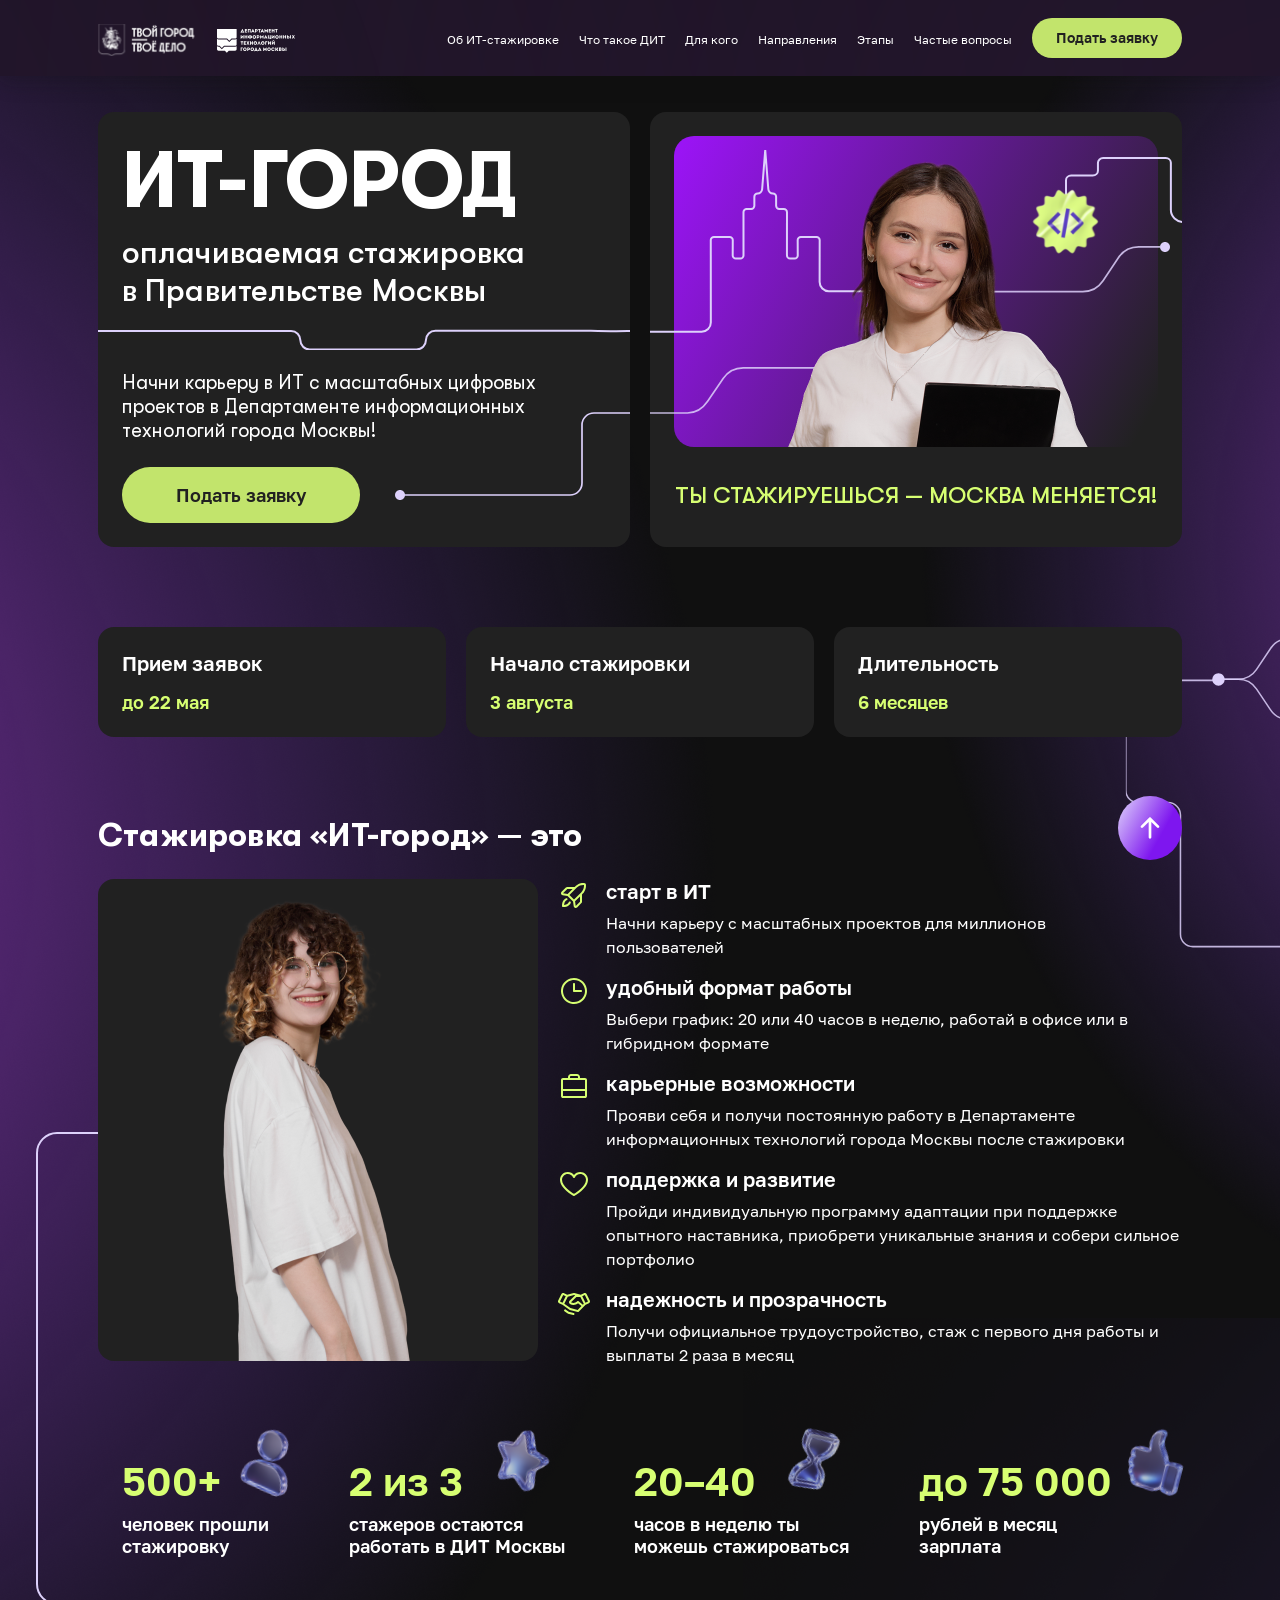
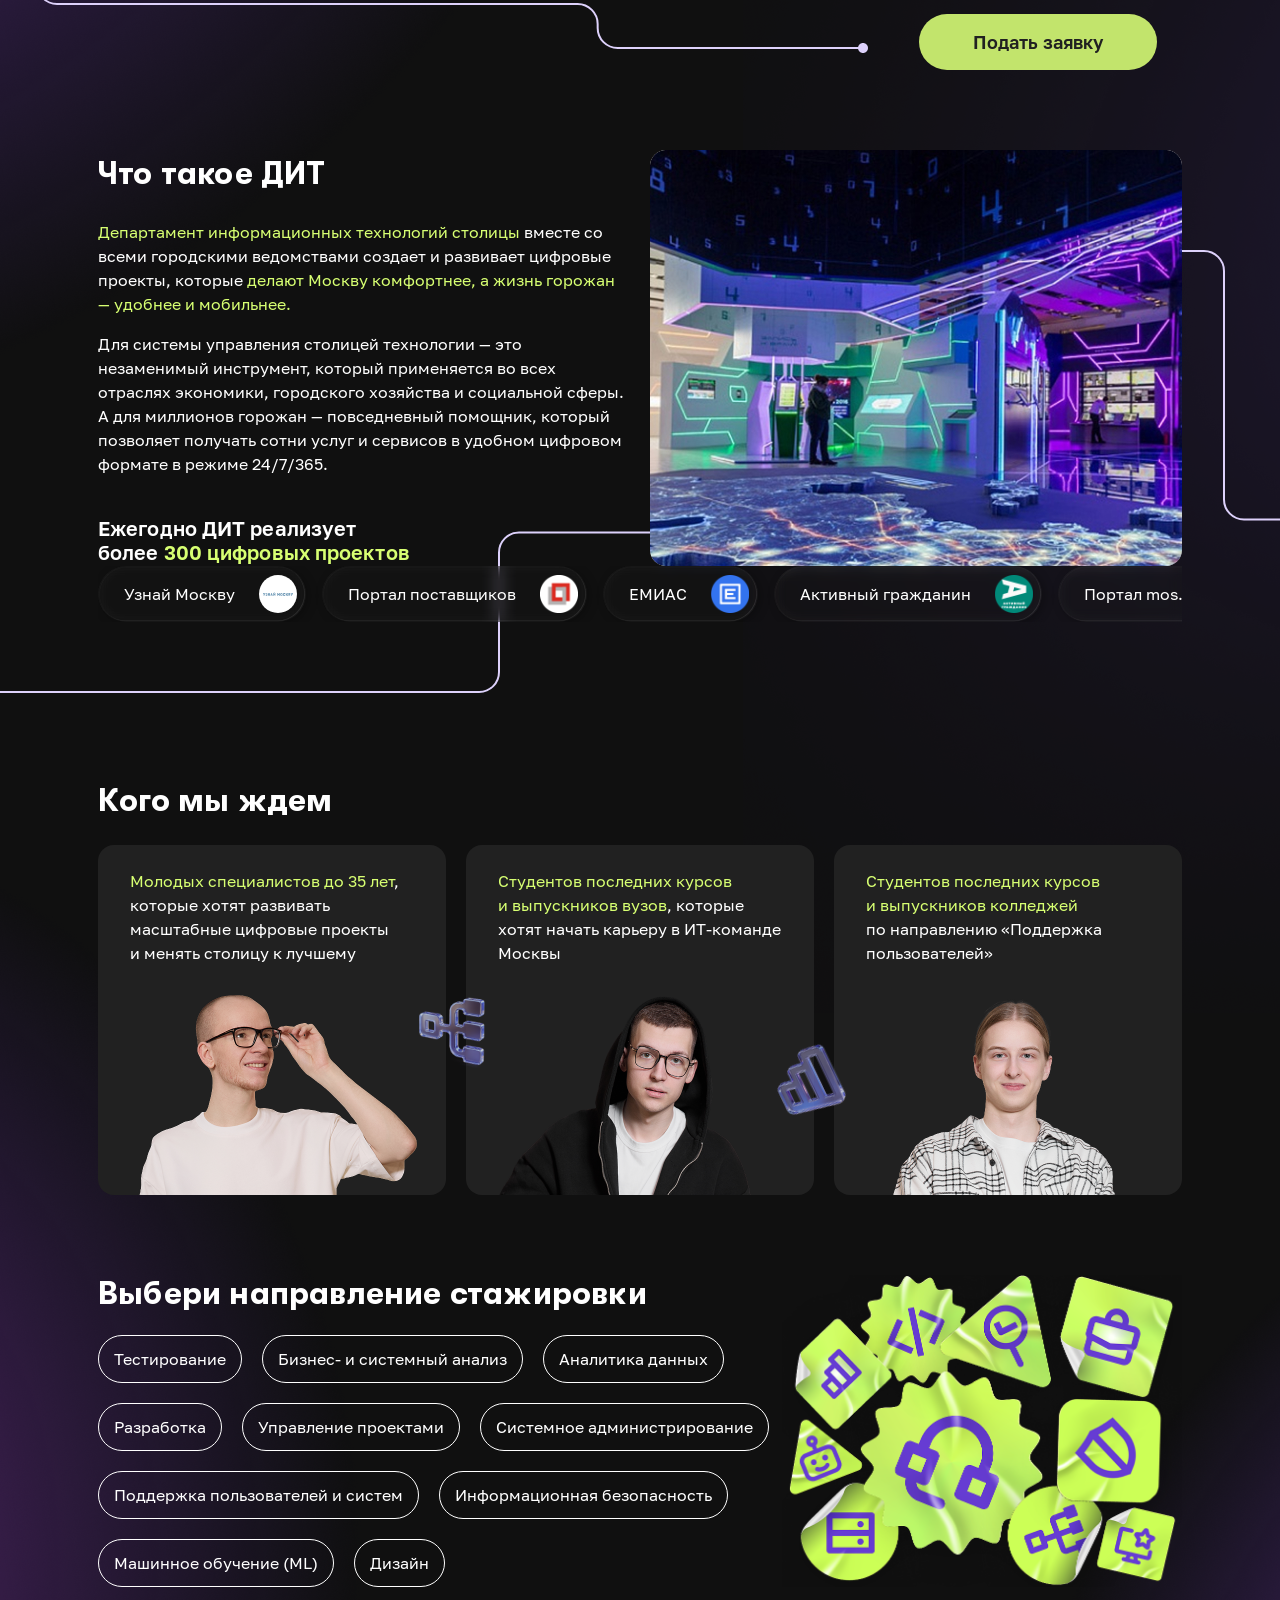
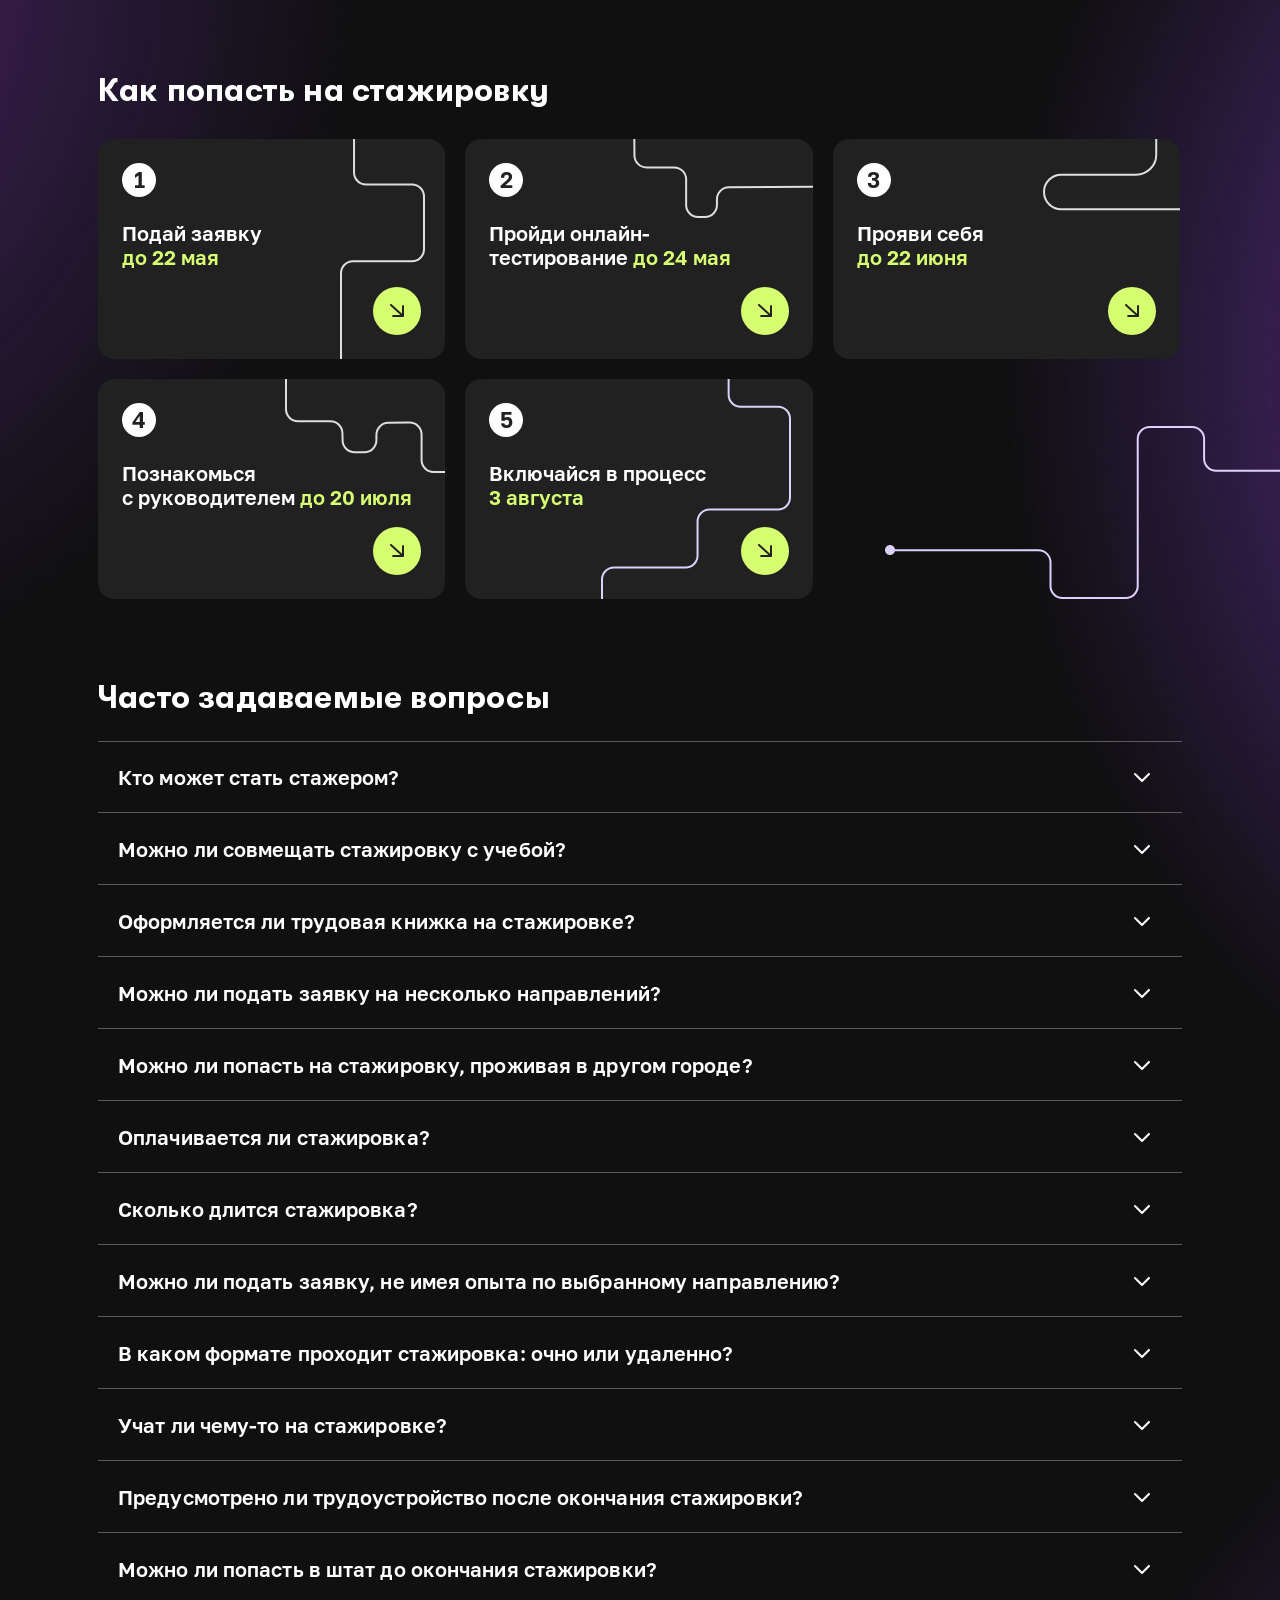
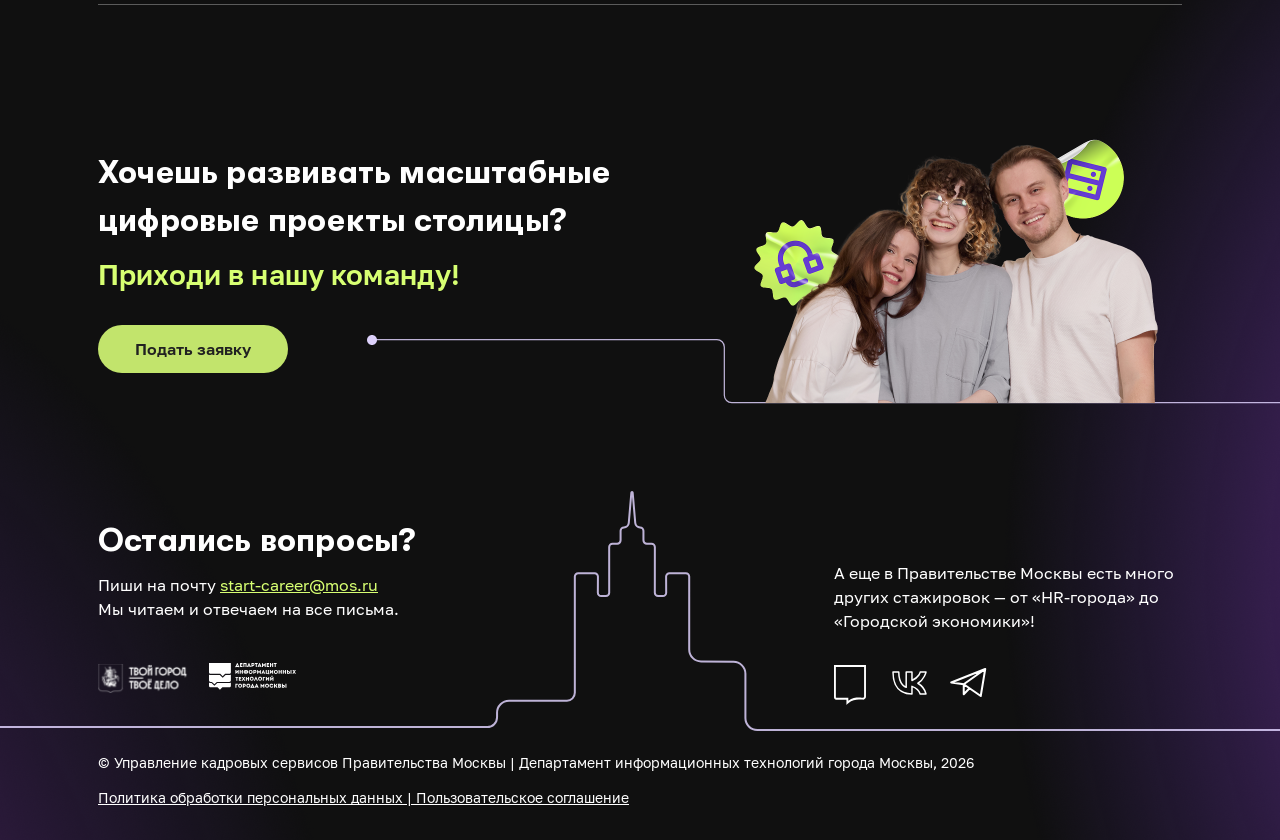
==== commit 19e344e3: "dsd" ====
--- a/index.html
+++ b/index.html
@@ -18,6 +18,9 @@
             <div class="header__logo-group">
                 <img src="img/city-logo.svg" alt="Твой город" class="header__logo">
                 <img src="img/dit-logo.svg" alt="ДИТ" class="header__logo">
+            </div>
+
+            <div class="menu-toggle menu-toggle--active">
             </div>
 
             <!-- Навигация -->
@@ -64,7 +67,7 @@
                     <img src="img/hero_line_1_2.svg" alt="Декор">
                 </div>
 
-                  <div class="hero__decor block--tablet-show">
+                <div class="hero__decor block--tablet-show">
                     <img src="img/hero_line_1_1-1280.svg" alt="Декор">
                     <img src="img/hero_line_1_2-1280.svg" alt="Декор">
                 </div>
@@ -73,7 +76,9 @@
             <!-- Правая карточка (Визуал) -->
             <article class="hero__card hero__card--visual item">
                 <div class="hero__image-wrapper">
-                    <img src="img/girl.png" alt="Стажер" class="hero__image">
+                    <div class="hero__block-img">
+                        <img src="img/girl.png" alt="Стажер" class="hero__image">
+                    </div>
 
                     <!-- Декоративные элементы -->
                     <div class="hero__decor block--desktop-show">
@@ -154,7 +159,7 @@
                             <div class="features__item-text">
                                 <h3 class="features__item-title title--color-white">удобный формат работы</h3>
                                 <p class="features__item-desc descr">Выбери график: 20 или 40 часов в неделю, работай в
-                                    офисе или в гибридном формате</p>
+                                    офисе или в гибридном формате</p>
                             </div>
                         </div>
 
@@ -169,7 +174,7 @@
                             <div class="features__item-text">
                                 <h3 class="features__item-title title--color-white">карьерные возможности</h3>
                                 <p class="features__item-desc descr">Прояви себя и получи постоянную работу
-                                    в Департаменте
+                                    в Департаменте
                                     информационных технологий города Москвы после стажировки</p>
                             </div>
                         </div>
@@ -186,7 +191,7 @@
                                 <h3 class="features__item-title title--color-white">поддержка и развитие</h3>
                                 <p class="features__item-desc descr">Пройди индивидуальную программу адаптации при
                                     поддержке
-                                    опытного наставника, приобрети уникальные знания и собери сильное портфолио</p>
+                                    опытного наставника, приобрети уникальные знания и собери сильное портфолио</p>
                             </div>
                         </div>
 
@@ -200,9 +205,9 @@
 
                             <div class="features__item-text title--color-white">
                                 <h3 class="features__item-title">надежность и прозрачность</h3>
-                                <p class="features__item-desc descr">Получи официальное трудоустройство, стаж с первого
+                                <p class="features__item-desc descr">Получи официальное трудоустройство, стаж с первого
                                     дня
-                                    работы и выплаты 2 раза в месяц</p>
+                                    работы и выплаты 2 раза в месяц</p>
                             </div>
                         </div>
                     </div>
@@ -254,16 +259,16 @@
                     <div class="about-dit__description">
                         <p class="descr about-dit__text">
                             <span class="descr--green">Департамент информационных технологий столицы</span> вместе
-                            со всеми городскими ведомствами создает
-                            и развивает цифровые проекты, которые <span class="descr--green">делают Москву комфортнее,
-                                а жизнь горожан — удобнее
-                                и мобильнее.</span>
+                            со всеми городскими ведомствами создает
+                            и развивает цифровые проекты, которые <span class="descr--green">делают Москву комфортнее,
+                                а жизнь горожан — удобнее
+                                и мобильнее.</span>
                         </p>
                         <p class="descr about-dit__text">
-                            Для системы управления столицей технологии — это незаменимый инструмент, который применяется
-                            во всех отраслях экономики, городского хозяйства и социальной сферы. А для миллионов
-                            горожан — повседневный помощник, который позволяет получать сотни услуг и сервисов в удобном
-                            цифровом формате в режиме 24/7/365.
+                            Для системы управления столицей технологии — это незаменимый инструмент, который применяется
+                            во всех отраслях экономики, городского хозяйства и социальной сферы. А для миллионов
+                            горожан — повседневный помощник, который позволяет получать сотни услуг и сервисов в удобном
+                            цифровом формате в режиме 24/7/365.
                         </p>
                     </div>
 
@@ -276,86 +281,82 @@
                 <div class="about-dit__visual">
                 </div>
             </div>
-
-            <!-- Нижняя часть: Список партнеров -->
-            <div class="about-dit__footer">
-                <div class="about-dit__partners">
-                    <div class="marquee__inner">
-                        <div class="partner-chip">
-                            <span class="partner-chip__name descr">Узнай Москву</span>
-                            <div class="partner-chip__icon-box">
-                                <img src="img/um-logo1.svg" alt="Узнай Москву" class="partner-chip__icon">
-                            </div>
-                        </div>
-
-                        <div class="partner-chip">
-                            <span class="partner-chip__name descr">Портал поставщиков</span>
-                            <div class="partner-chip__icon-box">
-                                <img src="img/um-logo2.svg" alt="Портал поставщиков" class="partner-chip__icon">
-                            </div>
-                        </div>
-
-                        <div class="partner-chip">
-                            <span class="partner-chip__name descr">ЕМИАС</span>
-                            <div class="partner-chip__icon-box">
-                                <img src="img/um-logo3.svg" alt="ЕМИАС" class="partner-chip__icon">
-                            </div>
-                        </div>
-
-                        <div class="partner-chip">
-                            <span class="partner-chip__name descr">Активный гражданин</span>
-                            <div class="partner-chip__icon-box">
-                                <img src="img/um-logo4.svg" alt="Активный гражданин" class="partner-chip__icon">
-                            </div>
-                        </div>
-
-                        <div class="partner-chip">
-                            <span class="partner-chip__name descr">Портал mos.ru</span>
-                            <div class="partner-chip__icon-box">
-                                <img src="img/um-logo5.svg" alt="Портал mos.ru" class="partner-chip__icon">
-                            </div>
-                        </div>
-
-                        <div class="partner-chip">
-                            <span class="partner-chip__name descr">Московская электронная школа</span>
-                            <div class="partner-chip__icon-box">
-                                <img src="img/um-logo6.svg" alt="Московская электронная школа"
-                                    class="partner-chip__icon">
-                            </div>
-                        </div>
-
-                        <div class="partner-chip">
-                            <span class="partner-chip__name descr">RussPass</span>
-                            <div class="partner-chip__icon-box">
-                                <img src="img/um-logo7.svg" alt="RussPass" class="partner-chip__icon">
-                            </div>
-                        </div>
-
-                        <div class="partner-chip">
-                            <span class="partner-chip__name descr">Наш город</span>
-                            <div class="partner-chip__icon-box">
-                                <img src="img/um-logo8.svg" alt="Наш город" class="partner-chip__icon">
-                            </div>
-                        </div>
-
-                        <div class="partner-chip">
-                            <span class="partner-chip__name descr">Электронный дом</span>
-                            <div class="partner-chip__icon-box">
-                                <img src="img/um-logo9.svg" alt="Электронный дом" class="partner-chip__icon">
-                            </div>
-                        </div>
-
-                        <div class="partner-chip">
-                            <span class="partner-chip__name descr">Цифровой двойник города</span>
-                            <div class="partner-chip__icon-box">
-                                <img src="img/um-logo10.svg" alt="Цифровой двойник города" class="partner-chip__icon">
-                            </div>
-                        </div>
-                    </div>
-                </div>
-            </div>
-
-        </div>
+        </div>
+
+        <div class="marquee-wrapper container">
+            <div class="marquee__inner">
+                <div class="partner-chip">
+                    <span class="partner-chip__name descr">Узнай Москву</span>
+                    <div class="partner-chip__icon-box">
+                        <img src="img/um-logo1.svg" alt="Узнай Москву" class="partner-chip__icon">
+                    </div>
+                </div>
+
+                <div class="partner-chip">
+                    <span class="partner-chip__name descr">Портал поставщиков</span>
+                    <div class="partner-chip__icon-box">
+                        <img src="img/um-logo2.svg" alt="Портал поставщиков" class="partner-chip__icon">
+                    </div>
+                </div>
+
+                <div class="partner-chip">
+                    <span class="partner-chip__name descr">ЕМИАС</span>
+                    <div class="partner-chip__icon-box">
+                        <img src="img/um-logo3.svg" alt="ЕМИАС" class="partner-chip__icon">
+                    </div>
+                </div>
+
+                <div class="partner-chip">
+                    <span class="partner-chip__name descr">Активный гражданин</span>
+                    <div class="partner-chip__icon-box">
+                        <img src="img/um-logo4.svg" alt="Активный гражданин" class="partner-chip__icon">
+                    </div>
+                </div>
+
+                <div class="partner-chip">
+                    <span class="partner-chip__name descr">Портал mos.ru</span>
+                    <div class="partner-chip__icon-box">
+                        <img src="img/um-logo5.svg" alt="Портал mos.ru" class="partner-chip__icon">
+                    </div>
+                </div>
+
+                <div class="partner-chip">
+                    <span class="partner-chip__name descr">Московская электронная школа</span>
+                    <div class="partner-chip__icon-box">
+                        <img src="img/um-logo6.svg" alt="Московская электронная школа" class="partner-chip__icon">
+                    </div>
+                </div>
+
+                <div class="partner-chip">
+                    <span class="partner-chip__name descr">RussPass</span>
+                    <div class="partner-chip__icon-box">
+                        <img src="img/um-logo7.svg" alt="RussPass" class="partner-chip__icon">
+                    </div>
+                </div>
+
+                <div class="partner-chip">
+                    <span class="partner-chip__name descr">Наш город</span>
+                    <div class="partner-chip__icon-box">
+                        <img src="img/um-logo8.svg" alt="Наш город" class="partner-chip__icon">
+                    </div>
+                </div>
+
+                <div class="partner-chip">
+                    <span class="partner-chip__name descr">Электронный дом</span>
+                    <div class="partner-chip__icon-box">
+                        <img src="img/um-logo9.svg" alt="Электронный дом" class="partner-chip__icon">
+                    </div>
+                </div>
+
+                <div class="partner-chip">
+                    <span class="partner-chip__name descr">Цифровой двойник города</span>
+                    <div class="partner-chip__icon-box">
+                        <img src="img/um-logo10.svg" alt="Цифровой двойник города" class="partner-chip__icon">
+                    </div>
+                </div>
+            </div>
+        </div>
+
     </section>
 
     <section class="candidates section">
@@ -365,31 +366,47 @@
             <div class="candidates__list">
                 <!-- Карточка 1 -->
                 <article class="candidates__card item">
-                    <p class="candidates__text descr">
+                    <p class="candidates__text descr block--desktop-show">
                         <span class="descr--green">Молодых специалистов до 35 лет</span>, которые хотят развивать
                         масштабные цифровые проекты и менять столицу к лучшему
                     </p>
-                    <img src="img/person1.png" alt="Специалист" class="candidates__person">
+
+                    <p class="candidates__text descr block--tablet-show">
+                        <span class="descr--green">Молодых специалистов до 35 лет</span>, которые хотят развивать
+                        масштабные цифровые проекты <br> и менять столицу к лучшему
+                    </p>
+
+                    <div class="candidates__block-person">
+                        <img src="img/person1.png" alt="Специалист" class="candidates__person">
+                    </div>
                     <img src="img/icon-3d-1.svg" alt="" class="candidates__icon candidates__icon--left">
                 </article>
 
                 <!-- Карточка 2 -->
                 <article class="candidates__card item">
                     <p class="candidates__text descr">
-                        <span class="descr--green">Студентов последних курсов и выпускников вузов</span>, которые
+                        <span class="descr--green">Студентов последних курсов <br> и выпускников вузов</span>, которые
                         хотят начать карьеру в ИТ-команде Москвы
                     </p>
-                    <img src="img/person2.png" alt="Студент вуза" class="candidates__person">
+                    <div class="candidates__block-person">
+                        <img src="img/person2.png" alt="Студент вуза" class="candidates__person">
+                    </div>
                     <img src="img/icon-3d-2.svg" alt="" class="candidates__icon candidates__icon--right">
                 </article>
 
                 <!-- Карточка 3 -->
                 <article class="candidates__card item">
-                    <p class="candidates__text descr">
-                        <span class="descr--green">Студентов последних курсов и выпускников колледжей</span> по
+                    <p class="candidates__text descr block--desktop-show">
+                        <span class="descr--green">Студентов последних курсов <br> и выпускников колледжей</span> по
                         направлению «Поддержка пользователей»
                     </p>
-                    <img src="img/person3.png" alt="Студент колледжа" class="candidates__person">
+
+                    <p class="candidates__text descr block--tablet-show">
+                        <span class="descr--green">Студентов последних курсов <br> и выпускников колледжей</span><br>по направлению «Поддержка пользователей»
+                    </p>
+                    <div class="candidates__block-person">
+                        <img src="img/person3.png" alt="Студент колледжа" class="candidates__person">
+                    </div>
                 </article>
             </div>
         </div>
@@ -498,8 +515,8 @@
 
                     <div class="steps__content steps__content--back">
                         <p class="steps__descr descr">
-                            Реши профильное задание и продемонстрируй свои знания и навыки. Этот этап проходит онлайн
-                            или очно — формат зависит от выбранного направления
+                            Реши профильное задание и продемонстрируй свои знания и навыки. Этот этап проходит онлайн
+                            или очно — формат зависит от выбранного направления
                         </p>
                         <div class="steps__icon button steps__icon--back js-flip-trigger">
                             <img src="img/arrow-down-right.svg" alt="">
@@ -510,8 +527,8 @@
                 <article class="steps__item">
                     <div class="steps__content steps__content--front item">
                         <div class="steps__number title--color-white">4</div>
-                        <p class="steps__text title--color-white title--small">Познакомься<br>с руководителем <span
-                                class="steps__date title--color-primary">до 20 июля</span>
+                        <p class="steps__text title--color-white title--small">Познакомься<br>с руководителем <span
+                                class="steps__date title--color-primary">до 20 июля</span>
                         </p>
                         <div class="steps__icon button js-flip-trigger">
                             <img src="img/arrow-down-right.svg" alt="">
@@ -524,8 +541,8 @@
 
                     <div class="steps__content steps__content--back">
                         <p class="steps__descr descr">
-                            Пообщайся с несколькими наставниками — узнай, какие задачи ждут стажеров в их командах.
-                            На этом этапе ты поймешь, в какой проект сможешь попасть
+                            Пообщайся с несколькими наставниками — узнай, какие задачи ждут стажеров в их командах.
+                            На этом этапе ты поймешь, в какой проект сможешь попасть
                         </p>
                         <div class="steps__icon button steps__icon--back js-flip-trigger">
                             <img src="img/arrow-down-right.svg" alt="">
@@ -536,7 +553,7 @@
                 <article class="steps__item">
                     <div class="steps__content steps__content--front item">
                         <div class="steps__number title--color-white">5</div>
-                        <p class="steps__text title--color-white title--small">Включайся в процесс<br><span
+                        <p class="steps__text title--color-white title--small">Включайся в процесс<br><span
                                 class="steps__date title--color-primary">3 августа</span>
                         </p>
                         <div class="steps__icon button js-flip-trigger">
@@ -551,7 +568,8 @@
 
                     <div class="steps__content steps__content--back">
                         <p class="steps__descr descr">
-                            Остается только подписать документы, получить все необходимое для работы и... НАЧАТЬ СТАЖИРОВКУ!
+                            Остается только подписать документы, получить все необходимое для работы и... НАЧАТЬ
+                            СТАЖИРОВКУ!
                         </p>
                         <div class="steps__icon button steps__icon--back js-flip-trigger">
                             <img src="img/arrow-down-right.svg" alt="">
@@ -588,15 +606,15 @@
                             бакалавриата/специалитета или выпускники вузов и молодые специалисты до 35 лет
                             включительно при наличии опыта работы или проектной/волонтерской деятельности. На
                             направление «Поддержка пользователей и систем» мы рассматриваем студентов 3–4-го курсов
-                            и выпускников техникумов и колледжей.
-                        </p>
-                    </div>
-                </div>
-
-                <div class="faq__item js-faq-item">
-                    <button class="faq__question js-faq-trigger">
-                        <span class="faq__question-text title--color-white title--small">Можно ли совмещать стажировку
-                            с учебой?</span>
+                            и выпускников техникумов и колледжей.
+                        </p>
+                    </div>
+                </div>
+
+                <div class="faq__item js-faq-item">
+                    <button class="faq__question js-faq-trigger">
+                        <span class="faq__question-text title--color-white title--small">Можно ли совмещать стажировку с
+                            учебой?</span>
                         <div class="faq__arrow">
                             <svg width="24" height="24" viewBox="0 0 24 24" fill="none"
                                 xmlns="http://www.w3.org/2000/svg">
@@ -610,9 +628,9 @@
                     <div class="faq__answer js-faq-content">
                         <div class="faq__answer-inner">
                             <p class="descr">
-                                Да. Стажировка проходит по будням в рабочие часы, но специально для студентов
-                                у нас предусмотрен гибкий график работы. Некоторые команды готовы рассматривать стажеров
-                                на частичную занятость — 20 часов в неделю.
+                                Да. Стажировка проходит по будням в рабочие часы, но специально для студентов
+                                у нас предусмотрен гибкий график работы. Некоторые команды готовы рассматривать стажеров
+                                на частичную занятость — 20 часов в неделю.
                             </p>
                         </div>
                     </div>
@@ -620,8 +638,8 @@
 
                 <div class="faq__item js-faq-item">
                     <button class="faq__question js-faq-trigger">
-                        <span class="faq__question-text title--color-white title--small">Оформляется ли трудовая книжка
-                            на стажировке?</span>
+                        <span class="faq__question-text title--color-white title--small">Оформляется ли трудовая книжка
+                            на стажировке?</span>
                         <div class="faq__arrow">
                             <svg width="24" height="24" viewBox="0 0 24 24" fill="none"
                                 xmlns="http://www.w3.org/2000/svg">
@@ -646,8 +664,8 @@
 
                 <div class="faq__item js-faq-item">
                     <button class="faq__question js-faq-trigger">
-                        <span class="faq__question-text title--color-white title--small">Можно ли подать заявку
-                            на несколько направлений?</span>
+                        <span class="faq__question-text title--color-white title--small">Можно ли подать заявку
+                            на несколько направлений?</span>
                         <div class="faq__arrow">
                             <svg width="24" height="24" viewBox="0 0 24 24" fill="none"
                                 xmlns="http://www.w3.org/2000/svg">
@@ -661,7 +679,7 @@
                     <div class="faq__answer js-faq-content">
                         <div class="faq__answer-inner">
                             <p class="descr">
-                                Да. При заполнении заявки можно выбрать основное направление и направление второго
+                                Да. При заполнении заявки можно выбрать основное направление и направление второго
                                 приоритета. Этапы отбора будут соответствовать основному выбранному направлению. Учти,
                                 что подать заявку можно только один раз.
                             </p>
@@ -671,8 +689,8 @@
 
                 <div class="faq__item js-faq-item">
                     <button class="faq__question js-faq-trigger">
-                        <span class="faq__question-text title--color-white title--small">Можно ли попасть на стажировку,
-                            проживая в другом городе?</span>
+                        <span class="faq__question-text title--color-white title--small">Можно ли попасть на стажировку,
+                            проживая в другом городе?</span>
                         <div class="faq__arrow">
                             <svg width="24" height="24" viewBox="0 0 24 24" fill="none"
                                 xmlns="http://www.w3.org/2000/svg">
@@ -686,9 +704,9 @@
                     <div class="faq__answer js-faq-content">
                         <div class="faq__answer-inner">
                             <p class="descr">
-                                Да. Участники со всей России имеют равные шансы и проходят одинаковый путь отбора
-                                на стажировку. Однако важно понимать, что в период прохождения программы всем стажерам
-                                нужно находиться в Москве.
+                                Да. Участники со всей России имеют равные шансы и проходят одинаковый путь отбора
+                                на стажировку. Однако важно понимать, что в период прохождения программы всем стажерам
+                                нужно находиться в Москве.
                             </p>
                         </div>
                     </div>
@@ -696,8 +714,8 @@
 
                 <div class="faq__item js-faq-item">
                     <button class="faq__question js-faq-trigger">
-                        <span
-                            class="faq__question-text title--color-white title--small">Оплачивается ли стажировка?</span>
+                        <span class="faq__question-text title--color-white title--small">Оплачивается ли
+                            стажировка?</span>
                         <div class="faq__arrow">
                             <svg width="24" height="24" viewBox="0 0 24 24" fill="none"
                                 xmlns="http://www.w3.org/2000/svg">
@@ -711,8 +729,8 @@
                     <div class="faq__answer js-faq-content">
                         <div class="faq__answer-inner">
                             <p class="descr">
-                                Да. Со стажером заключается срочный трудовой договор. Размер заработной платы зависит
-                                от выбранного направления и режима работы.
+                                Да. Со стажером заключается срочный трудовой договор. Размер заработной платы зависит
+                                от выбранного направления и режима работы.
                                 <br><br>
                                 На направлениях «Бизнес-анализ», «Системный
                                 анализ», «Управление проектами», «Аналитика данных», «Разработка», «Тестирование»,
@@ -744,7 +762,7 @@
                     <div class="faq__answer js-faq-content">
                         <div class="faq__answer-inner">
                             <p class="descr">
-                                Стажировка длится 6 месяцев.
+                                Стажировка длится 6 месяцев.
                             </p>
                         </div>
                     </div>
@@ -752,8 +770,8 @@
 
                 <div class="faq__item js-faq-item">
                     <button class="faq__question js-faq-trigger">
-                        <span class="faq__question-text title--color-white title--small">Можно ли подать заявку, не имея
-                            опыта по выбранному направлению?</span>
+                        <span class="faq__question-text title--color-white title--small">Можно ли подать заявку, не имея
+                            опыта по выбранному направлению?</span>
                         <div class="faq__arrow">
                             <svg width="24" height="24" viewBox="0 0 24 24" fill="none"
                                 xmlns="http://www.w3.org/2000/svg">
@@ -767,9 +785,9 @@
                     <div class="faq__answer js-faq-content">
                         <div class="faq__answer-inner">
                             <p class="descr">
-                                Да, наша программа подходит для студентов и выпускников без профильного опыта. Нам важны
-                                базовые теоретические знания в выбранном направлении, а также соответствующие навыки.
-                                Пожелания по ним указаны в описании направлений.
+                                Да, наша программа подходит для студентов и выпускников без профильного опыта. Нам важны
+                                базовые теоретические знания в выбранном направлении, а также соответствующие навыки.
+                                Пожелания по ним указаны в описании направлений.
                             </p>
                         </div>
                     </div>
@@ -777,8 +795,8 @@
 
                 <div class="faq__item js-faq-item">
                     <button class="faq__question js-faq-trigger">
-                        <span class="faq__question-text title--color-white title--small">В каком формате проходит
-                            стажировка: очно или удаленно?</span>
+                        <span class="faq__question-text title--color-white title--small">В каком формате проходит
+                            стажировка: очно или удаленно?</span>
                         <div class="faq__arrow">
                             <svg width="24" height="24" viewBox="0 0 24 24" fill="none"
                                 xmlns="http://www.w3.org/2000/svg">
@@ -792,9 +810,9 @@
                     <div class="faq__answer js-faq-content">
                         <div class="faq__answer-inner">
                             <p class="descr">
-                                Зависит от команды, но чаще всего в гибридном формате: часть недели в офисе, часть — из
-                                дома. В первое время стажировка будет проходить преимущественно в офисе — так стажеры
-                                быстрее адаптируются к задачам и работе с наставниками.
+                                Зависит от команды, но чаще всего в гибридном формате: часть недели в офисе, часть — из
+                                дома. В первое время стажировка будет проходить преимущественно в офисе — так стажеры
+                                быстрее адаптируются к задачам и работе с наставниками.
                             </p>
                         </div>
                     </div>
@@ -802,8 +820,8 @@
 
                 <div class="faq__item js-faq-item">
                     <button class="faq__question js-faq-trigger">
-                        <span class="faq__question-text title--color-white title--small">Учат ли чему‑то
-                            на стажировке?</span>
+                        <span class="faq__question-text title--color-white title--small">Учат ли чему‑то
+                            на стажировке?</span>
                         <div class="faq__arrow">
                             <svg width="24" height="24" viewBox="0 0 24 24" fill="none"
                                 xmlns="http://www.w3.org/2000/svg">
@@ -817,9 +835,9 @@
                     <div class="faq__answer js-faq-content">
                         <div class="faq__answer-inner">
                             <p class="descr">
-                                Безусловно, погружение в профессию происходит под наставничеством опытного специалиста,
-                                который расскажет о проектах команды и зоне вашей ответственности. За полгода стажировки
-                                точно получится прокачать свои навыки на реальных задачах.
+                                Безусловно, погружение в профессию происходит под наставничеством опытного специалиста,
+                                который расскажет о проектах команды и зоне вашей ответственности. За полгода стажировки
+                                точно получится прокачать свои навыки на реальных задачах.
                             </p>
                         </div>
                     </div>
@@ -827,9 +845,9 @@
 
                 <div class="faq__item js-faq-item">
                     <button class="faq__question js-faq-trigger">
-                        <span
-                            class="faq__question-text title--color-white title--small">Предусмотрено ли трудоустройство
-                            после окончания стажировки?</span>
+                        <span class="faq__question-text title--color-white title--small">Предусмотрено ли
+                            трудоустройство
+                            после окончания стажировки?</span>
                         <div class="faq__arrow">
                             <svg width="24" height="24" viewBox="0 0 24 24" fill="none"
                                 xmlns="http://www.w3.org/2000/svg">
@@ -843,10 +861,10 @@
                     <div class="faq__answer js-faq-content">
                         <div class="faq__answer-inner">
                             <p class="descr">
-                                Успешно прошедшие программу стажеры могут быть трудоустроены в команду. Более 60%
-                                стажеров становятся штатными сотрудниками ДИТ. При наличии вакансий можно остаться
-                                в той же команде, в которой проходили стажировку. Если открытых позиций не будет —
-                                мы предложим другие варианты.
+                                Успешно прошедшие программу стажеры могут быть трудоустроены в команду. Более 60%
+                                стажеров становятся штатными сотрудниками ДИТ. При наличии вакансий можно остаться
+                                в той же команде, в которой проходили стажировку. Если открытых позиций не будет —
+                                мы предложим другие варианты.
                             </p>
                         </div>
                     </div>
@@ -854,8 +872,8 @@
 
                 <div class="faq__item js-faq-item">
                     <button class="faq__question js-faq-trigger">
-                        <span class="faq__question-text title--color-white title--small">Можно ли попасть в штат
-                            до окончания стажировки?</span>
+                        <span class="faq__question-text title--color-white title--small">Можно ли попасть в штат
+                            до окончания стажировки?</span>
                         <div class="faq__arrow">
                             <svg width="24" height="24" viewBox="0 0 24 24" fill="none"
                                 xmlns="http://www.w3.org/2000/svg">
@@ -869,9 +887,9 @@
                     <div class="faq__answer js-faq-content">
                         <div class="faq__answer-inner">
                             <p class="descr">
-                                Да, такое может случиться. Все зависит от нескольких факторов: знаний и навыков стажера,
-                                мотивации, а также наличия вакансии в команде. Но все реально, если очень захотеть
-                                и отлично проявить себя.
+                                Да, такое может случиться. Все зависит от нескольких факторов: знаний и навыков стажера,
+                                мотивации, а также наличия вакансии в команде. Но все реально, если очень захотеть
+                                и отлично проявить себя.
                             </p>
                         </div>
                     </div>
@@ -917,7 +935,7 @@
                 <!-- Правая часть: Соцсети и доп. инфо -->
                 <div class="footer__info">
                     <p class="footer__text descr">
-                        А еще в Правительстве Москвы есть много других стажировок — от «HR-города» до «Городской
+                        А еще в Правительстве Москвы есть много других стажировок — от «HR-города» до «Городской
                         экономики»!
                     </p>
                     <div class="footer__social">
--- a/css/fonts.css
+++ b/css/fonts.css
@@ -1,4 +1,4 @@
-@font-face {
+/* @font-face {
     font-family: 'Golos Text';
     src: url(../fonts/GolosText-Regular.ttf);
     font-weight: 400;
@@ -13,6 +13,24 @@
 @font-face {
     font-family: 'Golos Text';
     src: url(../fonts/GolosText-SemiBold.ttf);
+    font-weight: 600;
+} */
+
+@font-face {
+    font-family: 'Golos';
+    src: url(../fonts/golos-text_regular.ttf);
+    font-weight: 400;
+}
+
+@font-face {
+    font-family: 'Golos';
+    src: url(../fonts/golos-text_medium.ttf);
+    font-weight: 500;
+}
+
+@font-face {
+    font-family: 'Golos';
+    src: url(../fonts/golos-text_demibold.ttf);
     font-weight: 600;
 }
 
--- a/css/style.css
+++ b/css/style.css
@@ -16,7 +16,7 @@
     --color-error: #FF6284;
 
     /* Отступы или шрифты тоже можно сюда */
-    --font-primary: 'Golos Text', sans-serif;
+    --font-primary: 'Golos', sans-serif;
     --font-secondary: 'GT Walsheim Pro', sans-serif;
     --section-spacing: 120px;
     --content-wrap-mt: 32px;
@@ -81,6 +81,7 @@
     color: var(--color-primary-white);
     font-size: 48px;
     line-height: 120%;
+    letter-spacing: 0.2px;
 }
 
 .title--color-white {
@@ -143,6 +144,14 @@
 }
 
 .block--tablet-show {
+    display: none;
+}
+
+block--mobail-show {
+    display: none;
+}
+
+.menu-toggle {
     display: none;
 }
 
@@ -202,14 +211,18 @@
 
 .header__logo-group {
     display: flex;
-    align-items: center;
+    align-items: end;
     gap: 32px;
+}
+
+.header__logo:nth-child(2) {
+    padding-bottom: 3px;
 }
 
 .header__navigation {
     align-items: center;
     display: flex;
-    gap: 40px;
+    gap: 43px;
 }
 
 .header__list {
@@ -254,9 +267,11 @@
 }
 
 .hero__subtitle {
+    margin-top: 9px;
+    letter-spacing: 0.1px;
     font-weight: 500;
     font-size: 40px;
-    line-height: 52px;
+    line-height: 120%;
     font-family: var(--font-secondary);
 }
 
@@ -278,14 +293,17 @@
         linear-gradient(129.67deg, #7514F4 3.31%, rgba(154, 20, 244, 0.78) 49.96%, #212121 116.32%);
 }
 
+.hero__block-img {
+    position: absolute;
+    height: 393px;
+    width: 593px;
+    bottom: 0;
+    left: 57px;
+    z-index: 2;
+}
+
 .hero__image {
-    position: absolute;
-    left: 47%;
-    bottom: 0;
-    width: auto;
-    height: 393px;
-    transform: translateX(-50%);
-    z-index: 2;
+    height: 100%;
 }
 
 .hero__slogan {
@@ -492,21 +510,18 @@
     max-width: 231px;
 }
 
-/* Блок "Что такое ДИТ" */
+/* Блок "Что такое ДИТ" */
 .about-dit {
+    /* position: relative; */
     background-image: url('../img/aboute-dit-decore.svg');
     background-repeat: no-repeat;
     background-position: top 137px left 50%;
-    padding-bottom: 120px;
+    padding-bottom: 160px;
 }
 
 .about-dit__container {
     position: relative;
-    padding-bottom: 42px;
-}
-
-.about-dit__title {
-    line-height: 46px;
+    padding-bottom: 32px;
 }
 
 .about-dit__main {
@@ -516,11 +531,12 @@
 }
 
 .about-dit__description {
-    margin-top: var(--content-wrap-mt);
+    margin-top: 22px;
 }
 
 .about-dit__highlight {
     margin-top: 80px;
+    letter-spacing: 0.1px;
 }
 
 .about-dit__text {
@@ -563,12 +579,17 @@
     border-radius: 46px;
     flex-shrink: 0;
 
-    backdrop-filter: blur(10px);
+    backdrop-filter: blur(7px);
     box-shadow:
         inset -0.75px -0.5px rgba(255, 255, 255, 0.1),
         inset +0.75px +0.5px rgba(255, 255, 255, 0.025),
         3px 2px 10px rgba(0, 0, 0, 0.25),
         inset 0px 0px 10px 5px rgba(255, 255, 255, 0.025);
+    border: 1px solid rgba(255, 255, 255, 0.025);
+}
+
+.marquee-wrapper {
+    overflow: hidden;
 }
 
 .partner-chip__name {
@@ -592,7 +613,7 @@
     gap: 24px;
     padding-right: 24px;
     width: max-content;
-    animation: scroll-left var(--speed-animation) linear infinite;
+    /* animation: scroll-left var(--speed-animation) linear infinite; */
 }
 
 @keyframes scroll-left {
@@ -608,10 +629,6 @@
 /* Блок "Кого мы ждем" */
 .candidates {
     margin-top: 0;
-}
-
-.candidates__title {
-    line-height: 48px;
 }
 
 .candidates__list {
@@ -626,12 +643,19 @@
     height: 419px;
 }
 
-.candidates__person {
+.candidates__block-person {
     position: absolute;
     bottom: 0;
     left: 50%;
     transform: translateX(-50%);
     height: 264px;
+    width: 390px;
+}
+
+.candidates__person {
+    object-fit: cover;
+    width: 100%;
+    height: 100%;
 }
 
 .candidates__icon {
@@ -652,30 +676,26 @@
 }
 
 /* Блок Выбери направление стажировки */
-.directions__title {
-    line-height: 48px;
-}
-
 .directions__container {
     background: url('../img/directions-stickers.png') center right / 540px 409px no-repeat;
 }
 
 .directions__content {
-    padding: 63px 0;
+    padding: 64px 0;
 }
 
 .directions__tags {
     display: flex;
     gap: 20px;
     flex-wrap: wrap;
-    margin-top: var(--content-wrap-mt);
+    margin-top: 22px;
     max-width: 1100px;
 }
 
 .directions__tag {
     padding: 11px 15px;
     border-radius: 40px;
-    line-height: 28px;
+    line-height: 30px;
 }
 
 /* .directions__stickers {
@@ -686,20 +706,11 @@
     background: url('../img/directions-stickers.png') center center / cover no-repeat;
 } */
 
-/* Блок Как попасть на стажировку */
+/* Блок Как попасть на стажировку */
 .steps {
     background-image: url('../img/steps-decore.svg');
     background-repeat: no-repeat;
-    /* background-position: bottom 0 right -7px; */
-    background-position: left calc(50% + 642px) bottom 0;
-}
-
-.steps__container {
-    position: relative;
-}
-
-.steps__title {
-    line-height: 42px;
+    background-position: left calc(50% + 642px) bottom 20px;
 }
 
 .steps__list {
@@ -774,8 +785,8 @@
 }
 
 .steps__icon {
-    width: 48px;
-    height: 48px;
+    width: 48px !important;
+    height: 48px !important;
 }
 
 .steps__number {
@@ -819,16 +830,12 @@
     background-image: url('../img/faq_bg.svg');
     background-repeat: no-repeat;
     /* background-position: top 141px right -7px; */
-    background-position: left calc(50% + 755px) top 141px;
+    background-position: left calc(50% + 757px) top 119px;
     padding-bottom: 120px;
 }
 
 .faq__container {
     position: relative;
-}
-
-.faq__title {
-    line-height: 48px;
 }
 
 .faq__question {
@@ -868,6 +875,7 @@
 
 .faq__question-text {
     line-height: 40px;
+    letter-spacing: 0.1px;
 }
 
 .faq__list {
@@ -907,35 +915,32 @@
     margin-top: 0;
     background-image: url('../img/cta-decore.svg');
     background-repeat: no-repeat;
-    background-position: left calc(50% + 245px) bottom 0;
+    background-position: left calc(50% + 245px) bottom 1px;
 }
 
 .cta__container {
-    display: flex;
-    gap: 75px;
-    justify-content: flex-start;
-    height: 397px;
-    background: url('../img/cta_bg.png') bottom right 55px / 703px 422px no-repeat;
+    /* display: flex; */
+    /* gap: 75px; */
+    /* justify-content: flex-start; */
+    /* height: 397px; */
+    background: url('../img/cta_bg.png') bottom 2px right 52px / 703px 422px no-repeat;
 }
 
 .cta__content {
     position: relative;
-    padding: 75px 0;
+    padding: 65px 0;
     width: 768px;
 }
 
 .cta__subtitle {
     margin-top: 16px;
     font-size: 32px;
-    line-height: 36px;
+    line-height: 40px;
+    letter-spacing: 0.14px;
 }
 
 .cta__button {
     margin-top: 40px;
-}
-
-.cta__title {
-    line-height: 50px;
 }
 
 /* Подвал */
@@ -945,7 +950,7 @@
 
 .footer__main {
     display: flex;
-    gap: 610px;
+    gap: 608px;
 }
 
 .footer__text {
@@ -958,10 +963,6 @@
     display: flex;
     align-items: center;
     gap: 22px;
-}
-
-.footer__title {
-    line-height: 48px;
 }
 
 .footer__logos {
@@ -1374,10 +1375,16 @@
             linear-gradient(129.67deg, #7514F4 3.31%, rgba(154, 20, 244, 0.78) 49.96%, #212121 116.32%);
     }
 
-    .hero__image {
+    .hero__block-img {
+        width: 411px;
+        height: 295px;
+        left: 41px;
+    }
+
+    /* .hero__image {
         height: 295px;
         left: 51%;
-    }
+    } */
 
     .hero__image {
         height: 295px;
@@ -1521,7 +1528,6 @@
     .about-dit {
         background-image: url('../img/aboute-dit-decore-1280.svg');
         background-position: top 100px left 50%;
-        padding-bottom: 80px;
     }
 
     .about-dit__container {
@@ -1586,6 +1592,11 @@
         right: -39px;
     }
 
+    .candidates__block-person {
+        height: 208px;
+        width: 308px;
+    }
+
     /* Блок Направдение стажировки  */
     .directions__content {
         padding: 0;
@@ -1634,10 +1645,6 @@
         right: 24px;
     }
 
-    .steps__content {
-        padding: 24px;
-    }
-
     /* Блок Часто задаваемые вопросы */
     .faq {
         background: none;
@@ -1662,13 +1669,13 @@
     }
 
     .cta__container {
-        height: 295px;
-        gap: 112px;
+        /* height: 295px;
+        gap: 112px; */
         background: url('../img/cta_bg-1280.png') bottom 8px right 10px / 429px 287px no-repeat;
     }
 
     .cta__content {
-        padding: 24px 0 0 0;
+        padding: 24px 0 38px 0;
         width: 532px;
     }
 
@@ -1681,7 +1688,7 @@
     }
 
     .cta__subtitle {
-        margin-top: 14px;
+        margin-top: 12px;
         font-size: 28px;
         line-height: 36px;
     }
@@ -1803,6 +1810,10 @@
         --section-spacing: 60px;
     }
 
+    body {
+        background-image: url('../img/main_bg_360.svg');
+    }
+
     .container {
         max-width: 320px;
     }
@@ -1820,11 +1831,47 @@
         display: none;
     }
 
+    block--mobail-show {
+        display: block;
+    }
+
+    /* Блок Шапка */
     .header__navigation {
         display: none;
     }
 
+    .header {
+        padding: 20px;
+    }
+
+    .header__logo-group {
+        height: 39px;
+        gap: 24px;
+    }
+
+    .header__logo:nth-child(2) {
+        height: 32px;
+    }
+
+    .menu-toggle {
+        display: block;
+        height: 24px;
+        width: 24px;
+    }
+
+    .menu-toggle.menu-toggle--active {
+        background: url('../img/mob-menu.svg') center center / cover no-repeat;
+    }
+
+    .menu-toggle.menu-toggle--close {
+        background: url('../img/mob-menu-close.svg') center center / cover no-repeat;
+    }
+
     /* Блок ИТ-город */
+    .hero {
+        padding-top: 84px;
+    }
+
     .hero__container {
         flex-direction: column;
         gap: 0;
@@ -1880,6 +1927,10 @@
     }
 
     /* Блок информации */
+    .info__stats {
+        background: none;
+    }
+
     .stats__list {
         flex-direction: column;
     }
@@ -1984,4 +2035,119 @@
     .candidates__title {
         line-height: 120%;
     }
+
+    .candidates__person {
+        height: 188px;
+    }
+
+    .candidates__icon {
+        height: 80px;
+        width: 80px;
+    }
+
+    .candidates__icon--left,
+    .candidates__icon--right {
+        top: 262px;
+        right: 0;
+        left: 50%;
+        transform: translateX(-50%);
+    }
+
+    /* Блок направления */
+    .directions__container {
+        background: none;
+    }
+
+    .directions__title {
+        line-height: 120%;
+    }
+
+    .directions__tags {
+        flex-direction: column;
+        gap: 16px;
+    }
+
+    .directions__tag {
+        padding: 11px 16px;
+        text-align: left;
+    }
+
+    /* Блок как попасть на стажировку */
+    .steps {
+        background: none;
+    }
+
+    .steps__title {
+        line-height: 120%;
+    }
+
+    .steps__item {
+        flex: 1 1 100%;
+        height: 200px;
+        padding: 16px;
+    }
+
+    .steps__text {
+        max-width: 168px;
+    }
+
+    .steps__item:last-child .steps__text {
+        max-width: 100%;
+    }
+
+    /* Блок часто задаваемые вопросы */
+    .faq {
+        padding-bottom: 60px;
+    }
+
+    .faq__question {
+        gap: 16px;
+    }
+
+    .faq__title {
+        line-height: 120%;
+    }
+
+    .faq__question-text {
+        text-align: left;
+        max-width: 224px;
+    }
+
+    /* Блок подать заявку */
+    .cta {
+        background: none;
+    }
+
+    .cta__title {
+        line-height: 120%;
+    }
+
+    .cta__container {
+        background: none;
+    }
+
+    .cta__content {
+        width: 100%;
+    }
+
+    .cta__subtitle {
+        margin-top: 12px;
+        font-size: 20px;
+        line-height: 120%;
+    }
+
+    .cta__button {
+        padding: 19px 0;
+        font-size: 18px;
+        line-height: 18px;
+    }
+
+    /* Блок Подвал */
+    .footer {
+        background: none;
+    }
+
+    .footer__main {
+        flex-direction: column;
+    }
 }
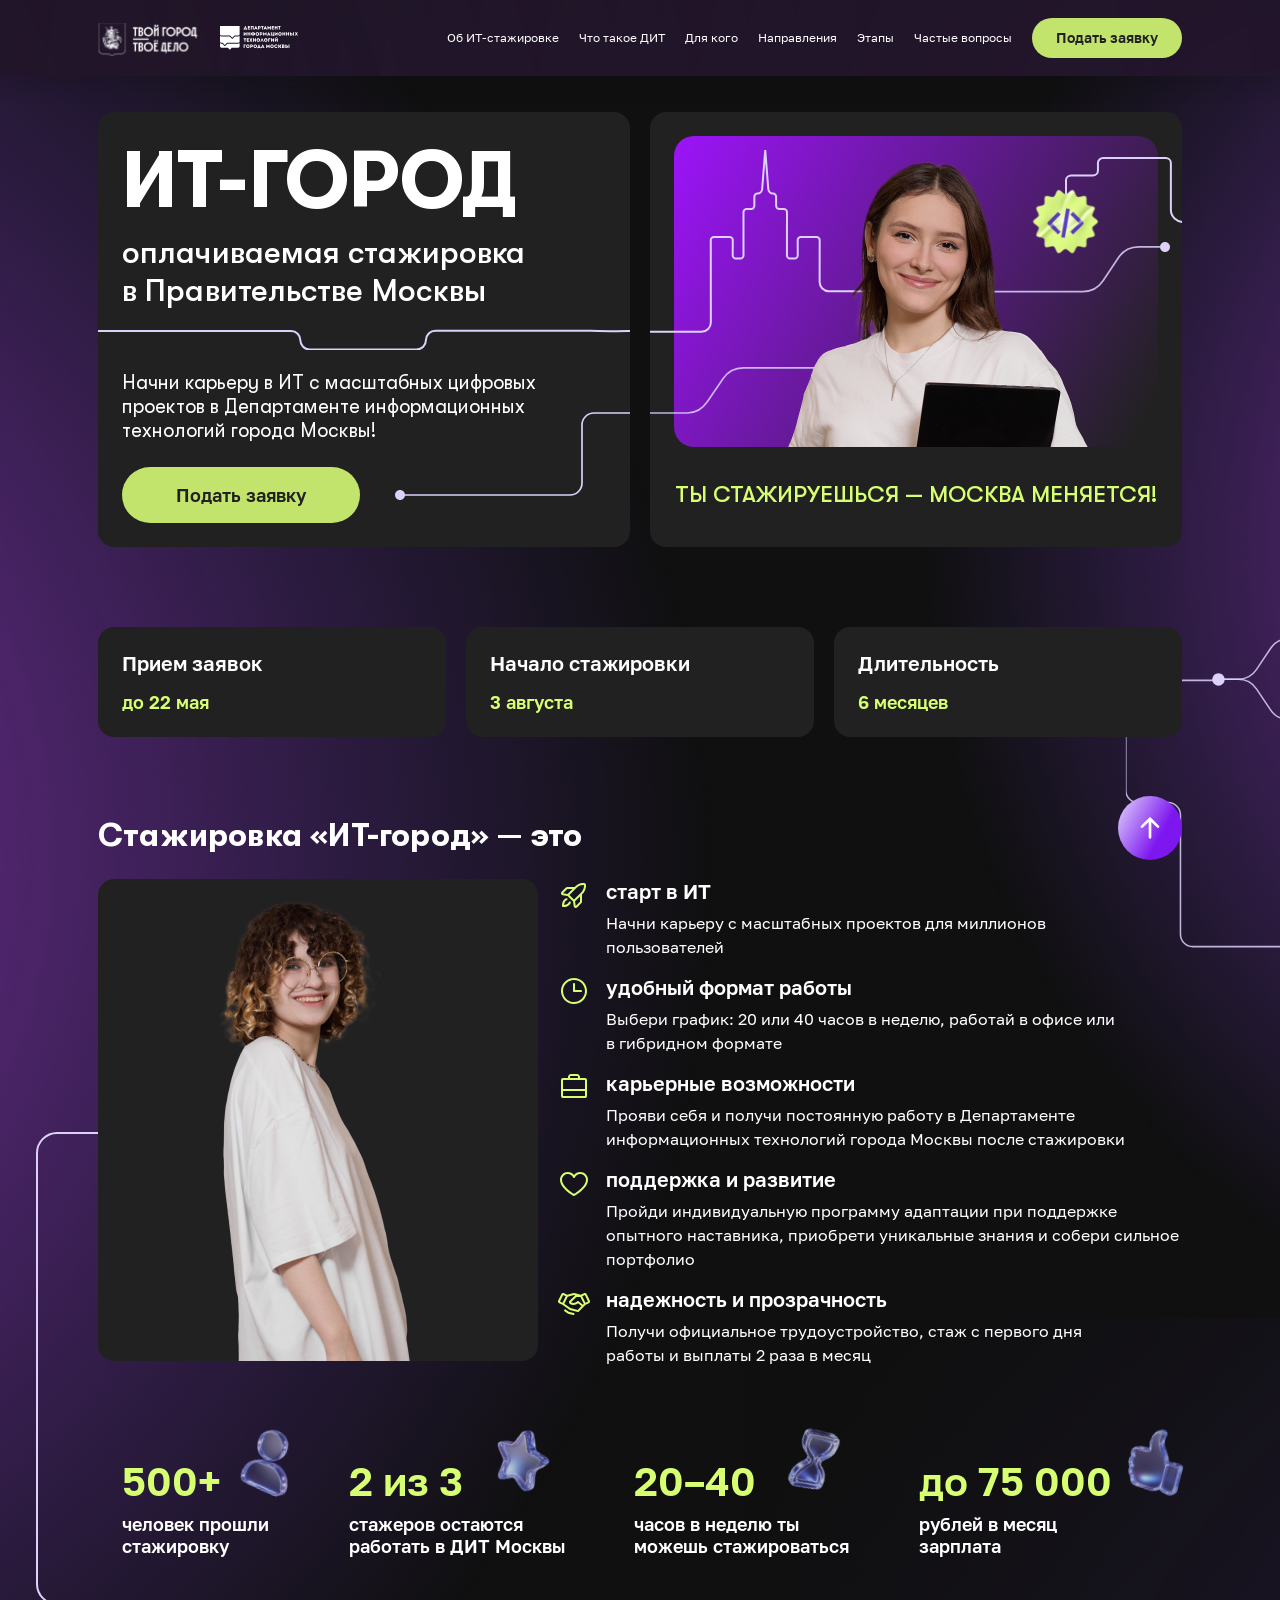
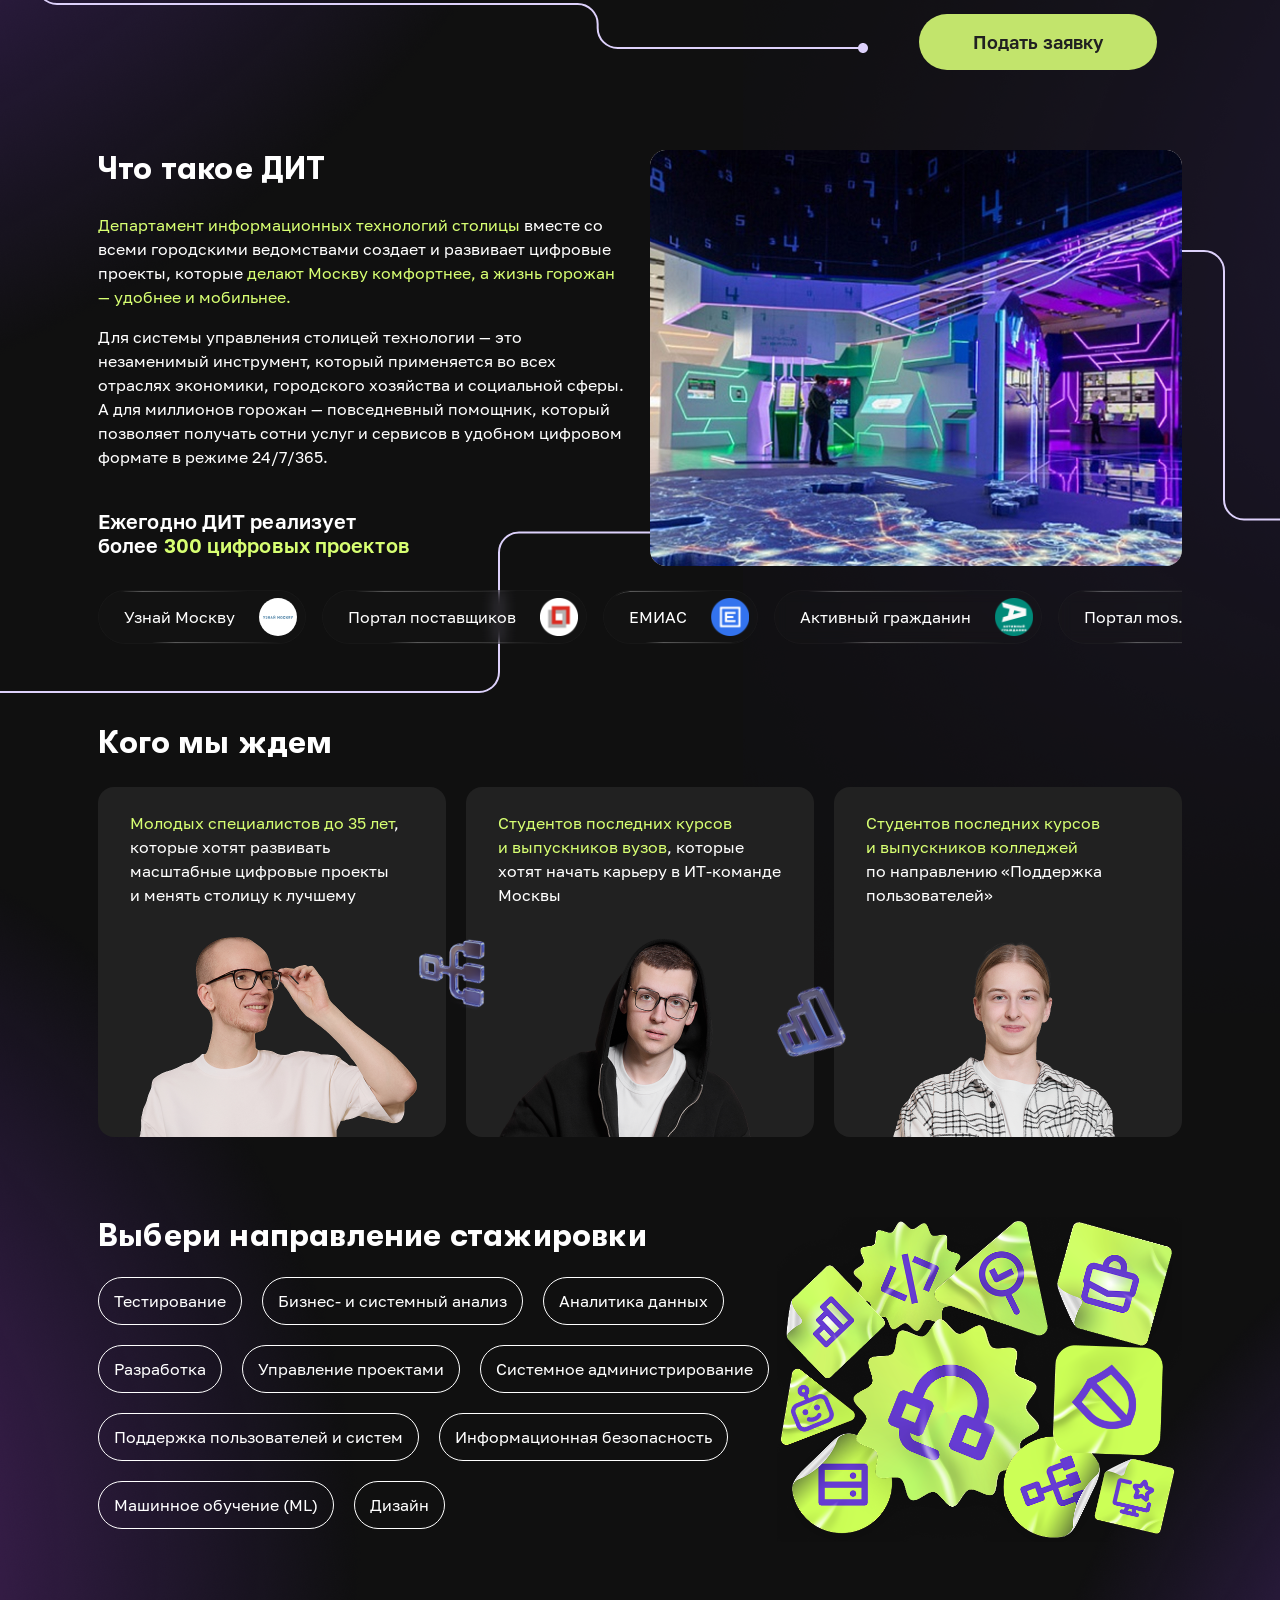
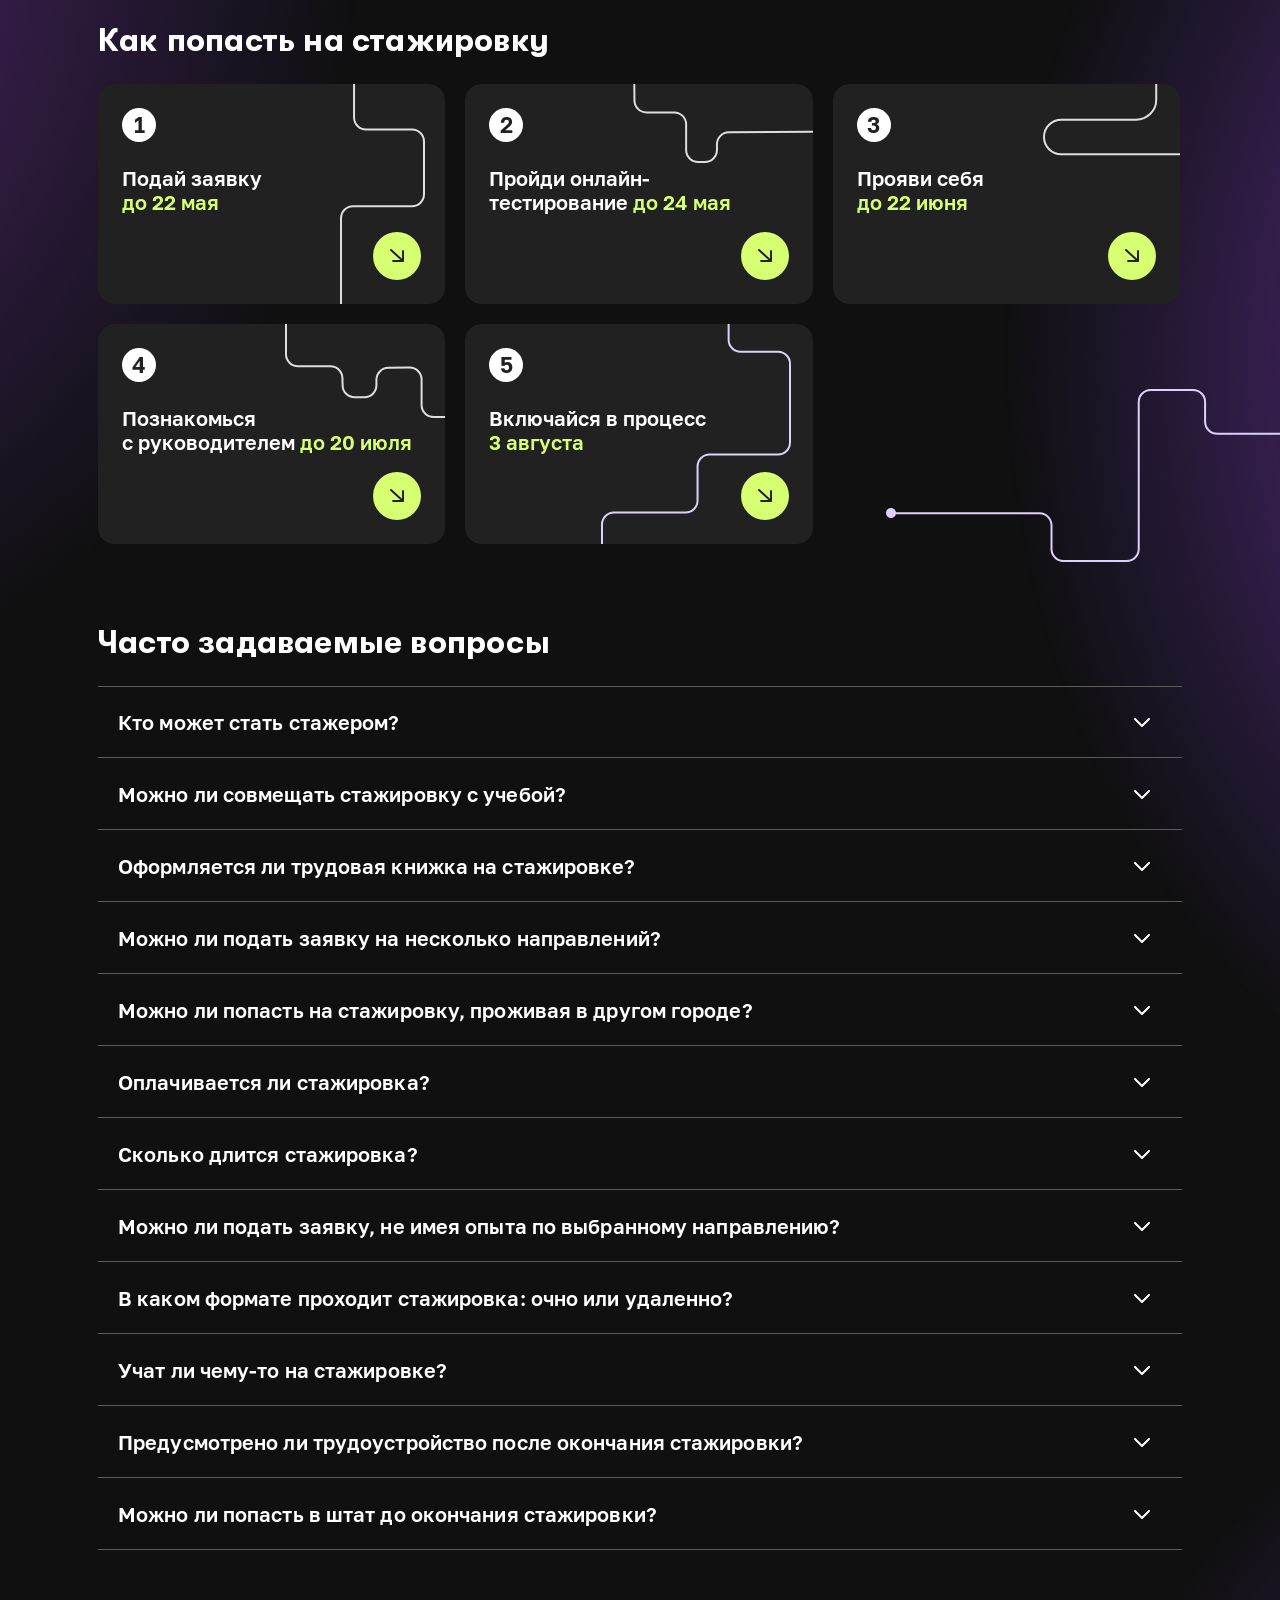
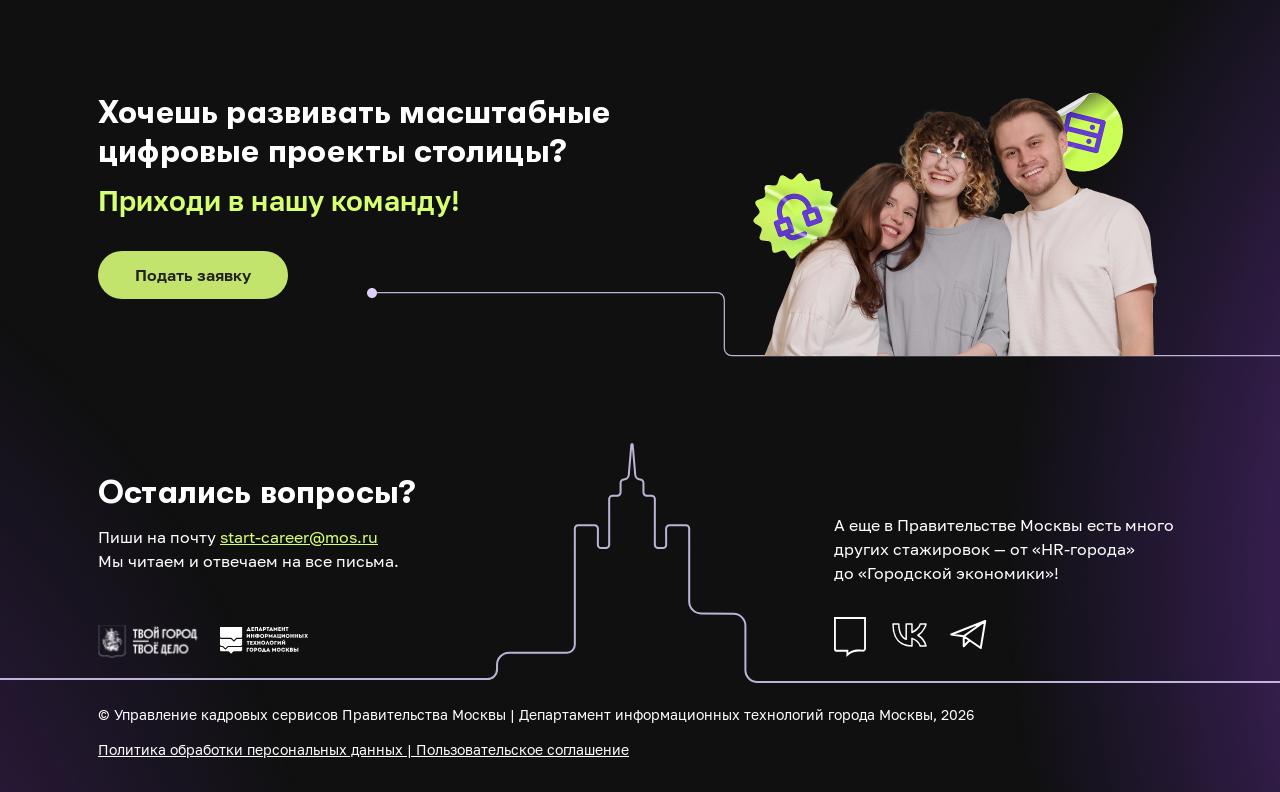
==== commit 51cdfe5d: "sdfsdf" ====
--- a/index.html
+++ b/index.html
@@ -216,13 +216,17 @@
                 <!-- Нижняя часть: Статистика -->
                 <div class="features__stats">
                     <div class="features__stat-card">
-                        <img src="img/features_icon1.svg" alt="Декор" class="features__stat-icon">
+                        <div class="features__stat-blockicon">
+                            <img src="img/features_icon1.svg" alt="Декор" class="features__stat-icon">
+                        </div>
                         <span class="features__stat-value title--color-primary">500+</span>
                         <span class="features__stat-label title--color-white title--small">человек
                             прошли<br>стажировку</span>
                     </div>
                     <div class="features__stat-card">
-                        <img src="img/features_icon2.svg" alt="Декор" class="features__stat-icon">
+                        <div class="features__stat-blockicon">
+                            <img src="img/features_icon2.svg" alt="Декор" class="features__stat-icon">
+                        </div>
                         <span class="features__stat-value title--color-primary">2 из 3</span>
                         <span class="features__stat-label title--color-white title--small">стажеров остаются<br>работать
                             в
@@ -230,13 +234,17 @@
                             Москвы</span>
                     </div>
                     <div class="features__stat-card">
-                        <img src="img/features_icon3.svg" alt="Декор" class="features__stat-icon">
+                        <div class="features__stat-blockicon">
+                            <img src="img/features_icon3.svg" alt="Декор" class="features__stat-icon">
+                        </div>
                         <span class="features__stat-value title--color-primary">20–40</span>
                         <span class="features__stat-label title--color-white title--small">часов в неделю ты<br>можешь
                             стажироваться</span>
                     </div>
                     <div class="features__stat-card">
-                        <img src="img/features_icon4.svg" alt="Декор" class="features__stat-icon">
+                        <div class="features__stat-blockicon">
+                            <img src="img/features_icon4.svg" alt="Декор" class="features__stat-icon">
+                        </div>
                         <span class="features__stat-value title--color-primary">до 75 000</span>
                         <span class="features__stat-label title--color-white title--small">рублей в
                             месяц<br>зарплата</span>
@@ -402,7 +410,8 @@
                     </p>
 
                     <p class="candidates__text descr block--tablet-show">
-                        <span class="descr--green">Студентов последних курсов <br> и выпускников колледжей</span><br>по направлению «Поддержка пользователей»
+                        <span class="descr--green">Студентов последних курсов <br> и выпускников колледжей</span><br>по
+                        направлению «Поддержка пользователей»
                     </p>
                     <div class="candidates__block-person">
                         <img src="img/person3.png" alt="Студент колледжа" class="candidates__person">
@@ -935,7 +944,7 @@
                 <!-- Правая часть: Соцсети и доп. инфо -->
                 <div class="footer__info">
                     <p class="footer__text descr">
-                        А еще в Правительстве Москвы есть много других стажировок — от «HR-города» до «Городской
+                        А еще в Правительстве Москвы есть много других стажировок — от «HR-города» <br> до «Городской
                         экономики»!
                     </p>
                     <div class="footer__social">
--- a/css/style.css
+++ b/css/style.css
@@ -313,6 +313,12 @@
     text-align: center;
     font-weight: 500;
     font-family: var(--font-secondary);
+    line-height: 110%;
+}
+
+.header__item {
+    display: flex;
+    align-items: center;
 }
 
 /* Позиционирование декоратиынйх линий  */
@@ -453,7 +459,7 @@
     flex-direction: column;
 }
 
-.features__stat-icon {
+.features__stat-blockicon {
     position: absolute;
     display: block;
     width: 120px;
@@ -461,11 +467,17 @@
     top: -62px;
 }
 
+.features__stat-icon {
+    object-fit: cover;
+    width: 100%;
+    height: 100%;
+}
+
 .features__stat-card:nth-child(1) {
     max-width: 263px;
 }
 
-.features__stat-card:nth-child(1) .features__stat-icon {
+.features__stat-card:nth-child(1) .features__stat-blockicon {
     left: 151px;
 }
 
@@ -473,7 +485,7 @@
     max-width: 383px;
 }
 
-.features__stat-card:nth-child(2) .features__stat-icon {
+.features__stat-card:nth-child(2) .features__stat-blockicon {
     left: 172px;
 }
 
@@ -481,7 +493,7 @@
     max-width: 381px;
 }
 
-.features__stat-card:nth-child(3) .features__stat-icon {
+.features__stat-card:nth-child(3) .features__stat-blockicon {
     left: 186px;
 }
 
@@ -489,7 +501,7 @@
     max-width: 315px;
 }
 
-.features__stat-card:nth-child(4) .features__stat-icon {
+.features__stat-card:nth-child(4) .features__stat-blockicon {
     left: 271px;
 }
 
@@ -531,7 +543,7 @@
 }
 
 .about-dit__description {
-    margin-top: 22px;
+    margin-top: 24px;
 }
 
 .about-dit__highlight {
@@ -571,6 +583,7 @@
 }
 
 .partner-chip {
+    position: relative;
     display: flex;
     padding: 8px 8px 8px 25px;
     align-items: center;
@@ -580,12 +593,24 @@
     flex-shrink: 0;
 
     backdrop-filter: blur(7px);
-    box-shadow:
-        inset -0.75px -0.5px rgba(255, 255, 255, 0.1),
-        inset +0.75px +0.5px rgba(255, 255, 255, 0.025),
-        3px 2px 10px rgba(0, 0, 0, 0.25),
-        inset 0px 0px 10px 5px rgba(255, 255, 255, 0.025);
+    overflow: hidden;
     border: 1px solid rgba(255, 255, 255, 0.025);
+}
+
+.partner-chip::before {
+    content: "";
+    position: absolute;
+    inset: 0;
+    border-radius: 46px;
+    padding: 1px;
+    background: linear-gradient(57deg, transparent 22%, rgba(255, 255, 255, 0.3) 32%, transparent 77%);
+    -webkit-mask:
+        linear-gradient(#fff 0 0) content-box,
+        linear-gradient(#fff 0 0);
+    -webkit-mask-composite: xor;
+    mask-composite: exclude;
+
+    pointer-events: none;
 }
 
 .marquee-wrapper {
@@ -678,6 +703,7 @@
 /* Блок Выбери направление стажировки */
 .directions__container {
     background: url('../img/directions-stickers.png') center right / 540px 409px no-repeat;
+    min-height: 325px;
 }
 
 .directions__content {
@@ -1351,16 +1377,16 @@
     }
 
     .header__logo-group {
-        height: 35px;
         gap: 20px;
     }
 
-    .header__logo {
-        height: 100%;
+    .header__logo:nth-child(1) {
+        height: 36px;
     }
 
     .header__logo:nth-child(2) {
         height: 27px;
+        margin-bottom: 3px;
     }
 
     .header__list,
@@ -1465,8 +1491,13 @@
         max-width: 625px;
     }
 
-    .features__item:first-child .features__item-desc {
-        max-width: 550px;
+    .features__item:nth-child(1) .features__item-desc,
+    .features__item:nth-child(2) .features__item-desc {
+        max-width: 510px;
+    }
+
+    .features__item:nth-child(5) .features__item-desc {
+        max-width: 535px;
     }
 
     /* Блок Приемущества  */
@@ -1485,7 +1516,7 @@
         line-height: 22px;
     }
 
-    .features__stat-icon {
+    .features__stat-blockicon {
         height: 78px;
         width: 78px;
         top: -36px;
@@ -1507,20 +1538,20 @@
         width: 225px;
     }
 
-    .features__stat-card:nth-child(1) .features__stat-icon {
+    .features__stat-card:nth-child(1) .features__stat-blockicon {
         left: 106px;
     }
 
-    .features__stat-card:nth-child(2) .features__stat-icon {
+    .features__stat-card:nth-child(2) .features__stat-blockicon {
         left: 133px;
     }
 
-    .features__stat-card:nth-child(3) .features__stat-icon {
+    .features__stat-card:nth-child(3) .features__stat-blockicon {
         left: 140px;
     }
 
 
-    .features__stat-card:nth-child(4) .features__stat-icon {
+    .features__stat-card:nth-child(4) .features__stat-blockicon {
         left: 193px;
     }
 
@@ -1531,15 +1562,11 @@
     }
 
     .about-dit__container {
-        padding-bottom: 0;
+        padding-bottom: 24px;
     }
 
     .about-dit__main {
         gap: 20px;
-    }
-
-    .about-dit__title {
-        line-height: 48px;
     }
 
     .about-dit__highlight {
@@ -1553,6 +1580,10 @@
         background: url(../img/dit-room-1280.jpg) center center / cover no-repeat;
     }
 
+    .about-dit {
+        padding-bottom: 80px;
+    }
+
     .marquee__inner {
         gap: 16px;
     }
@@ -1565,6 +1596,10 @@
     .partner-chip__icon-box img {
         height: 100%;
         width: 100%;
+    }
+
+    .partner-chip {
+        padding: 7px 8px 7px 25px;
     }
 
     /* Блок Кого мы ждем  */
@@ -1615,15 +1650,12 @@
     .steps {
         background-image: url(../img/steps-decore-1280.svg);
         background-size: 554px 174px;
-        background-position: bottom 0 left calc(50% + 442px);
+        background-position: bottom 62px left calc(50% + 443px);
+        padding-bottom: var(--section-spacing);
     }
 
     .steps__content {
         border-radius: 16px;
-    }
-
-    .steps__title {
-        line-height: 48px;
     }
 
     .steps__item {
@@ -1648,6 +1680,7 @@
     /* Блок Часто задаваемые вопросы */
     .faq {
         background: none;
+        margin-top: 0;
     }
 
     .faq__list {
@@ -1665,13 +1698,12 @@
     /* Блок Приходи в нашу команду */
     .cta {
         background-image: url(../img/cta-decore-1280.svg);
-        background-position: bottom 7px left calc(50% + 183px);
+        background-position: top 218px left calc(50% + 183px);
     }
 
     .cta__container {
-        /* height: 295px;
-        gap: 112px; */
-        background: url('../img/cta_bg-1280.png') bottom 8px right 10px / 429px 287px no-repeat;
+        background: url('../img/cta_bg-1280.png') top -1px right 11px / 429px 287px no-repeat;
+        padding-bottom: 106px;
     }
 
     .cta__content {
@@ -1681,10 +1713,6 @@
 
     .cta__decor-line {
         bottom: 8px;
-    }
-
-    .cta__title {
-        line-height: 48px;
     }
 
     .cta__subtitle {
@@ -1702,6 +1730,7 @@
 
     /* Подвал */
     .footer {
+        margin-top: 0;
         background-size: auto 240px;
         background-image: url('../img/footer-skyline-1280.svg');
     }
@@ -1720,16 +1749,18 @@
     }
 
     .footer__logos {
+        margin-top: 51px;
         gap: 20px;
         height: 32px;
     }
 
     .footer__logo:nth-child(1) {
-        height: 32px;
+        height: 36px;
     }
 
     .footer__logo:nth-child(2) {
         height: 27px;
+        margin-top: 1px;
     }
 
     .footer__info {
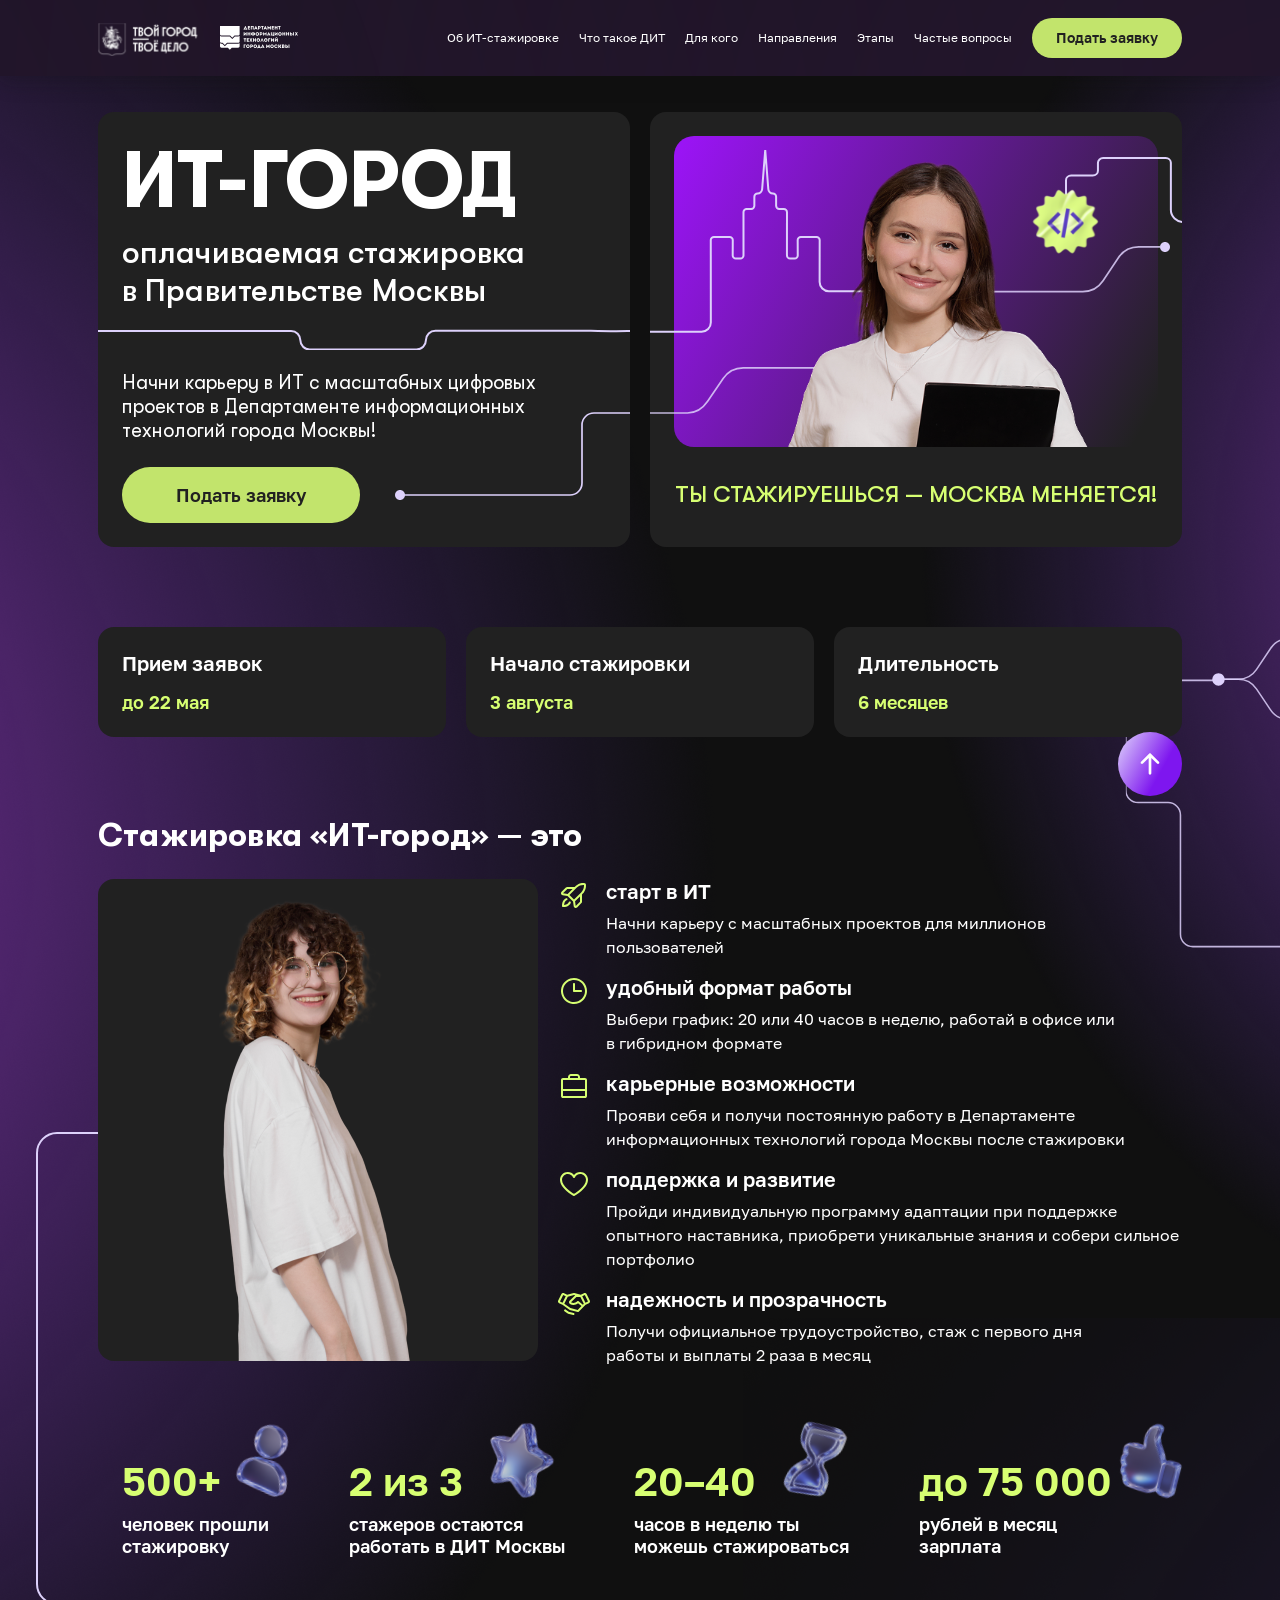
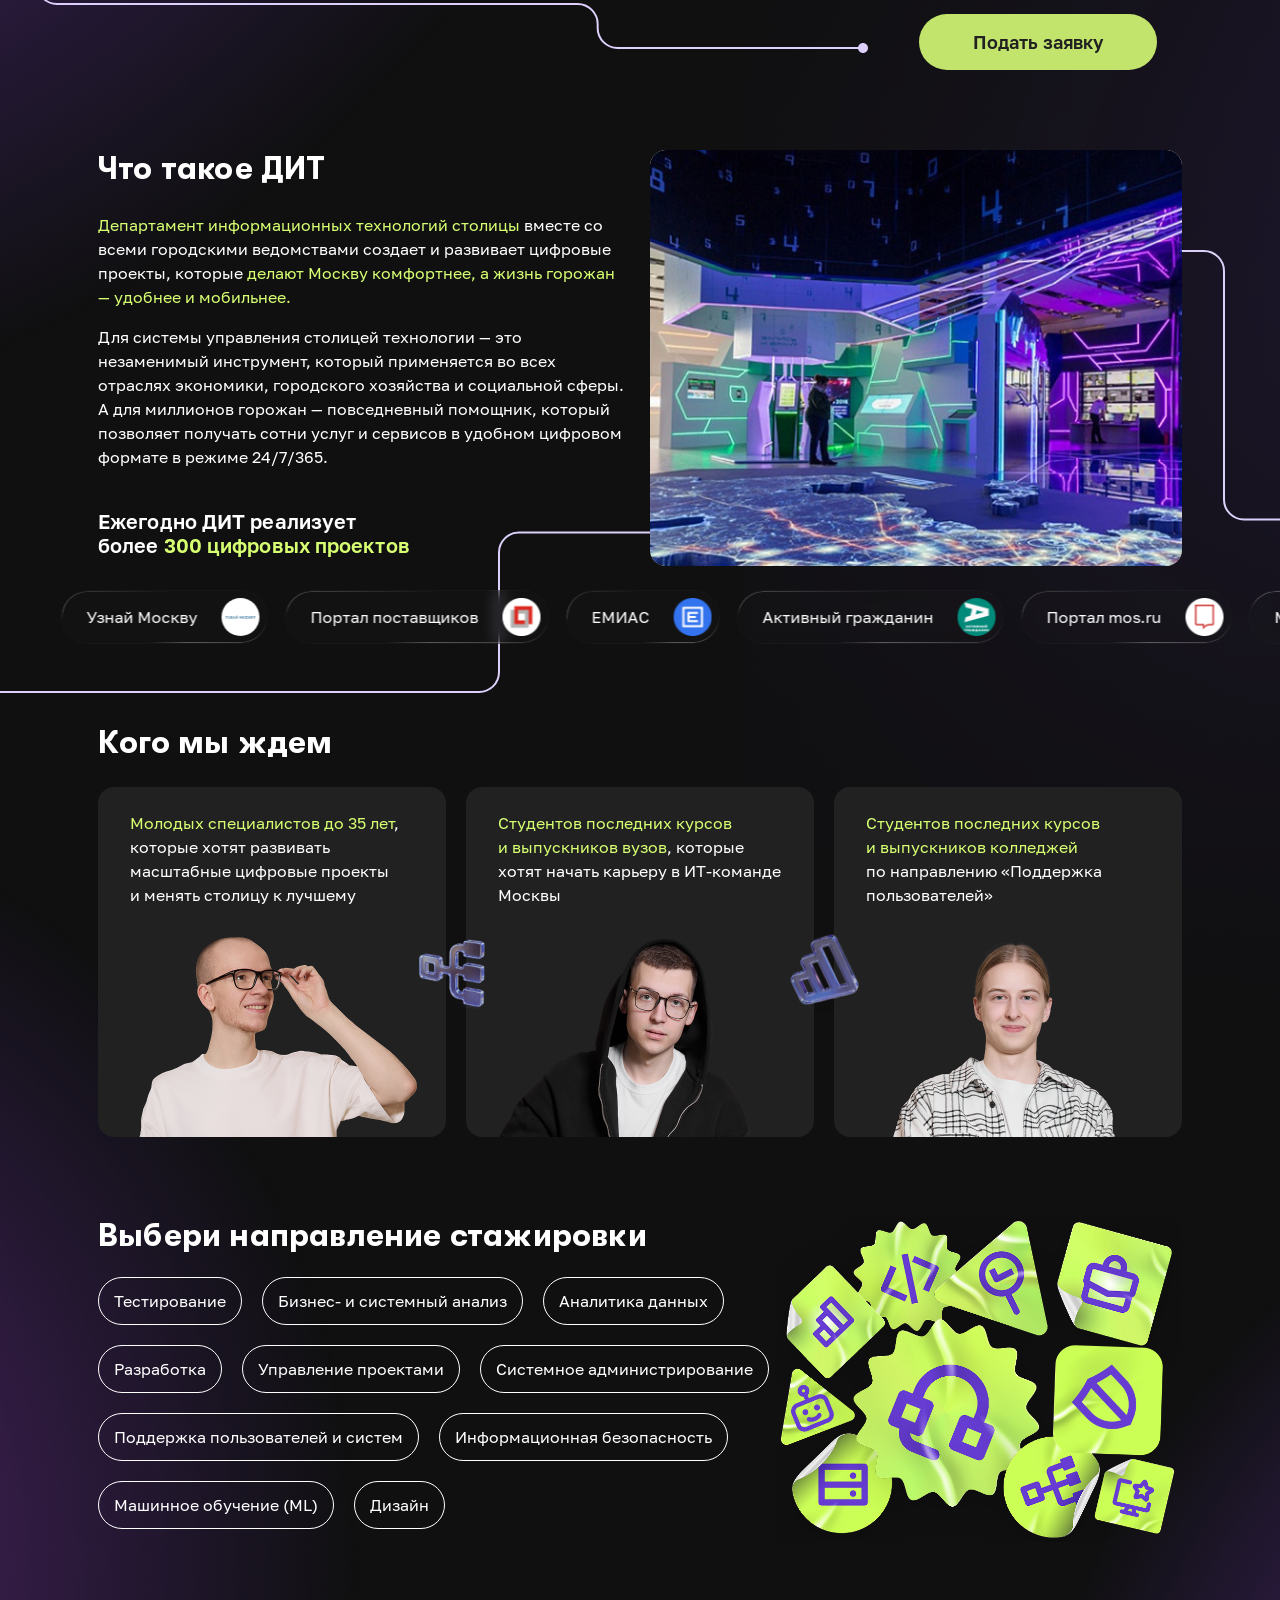
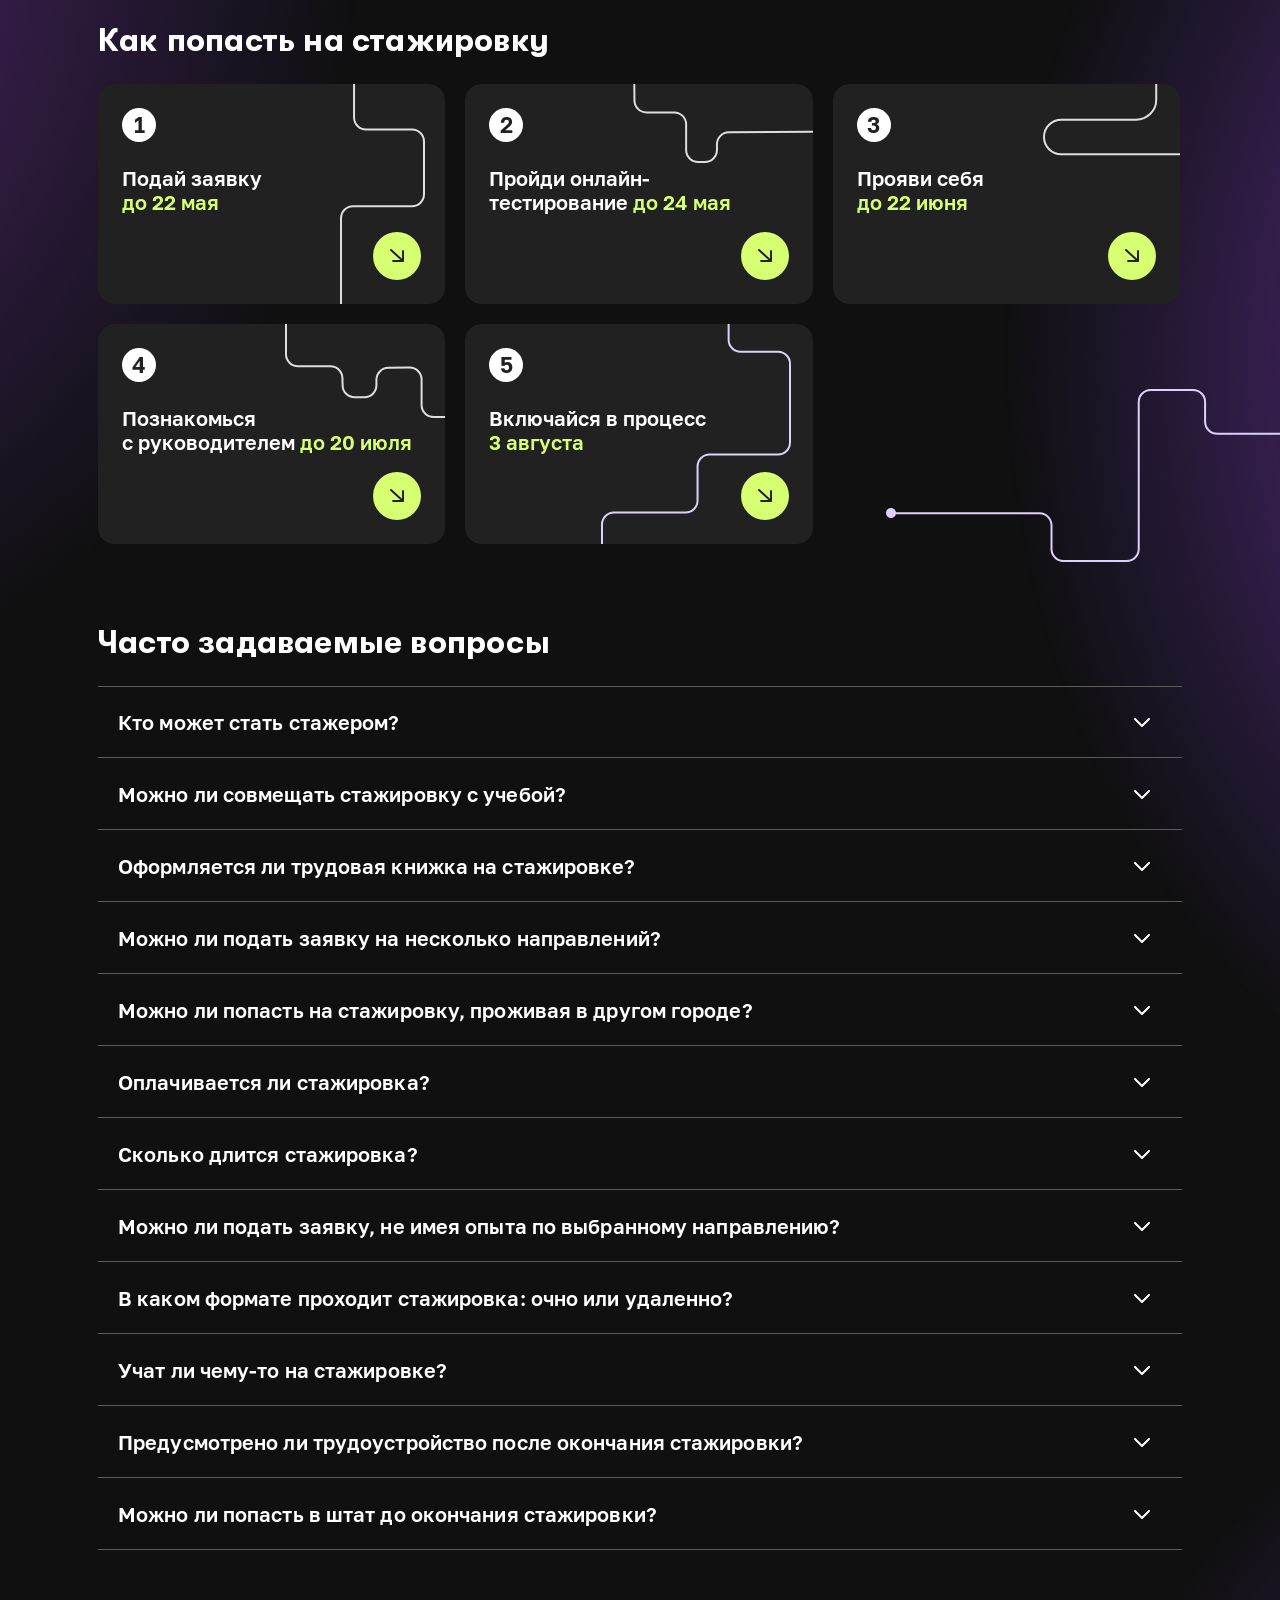
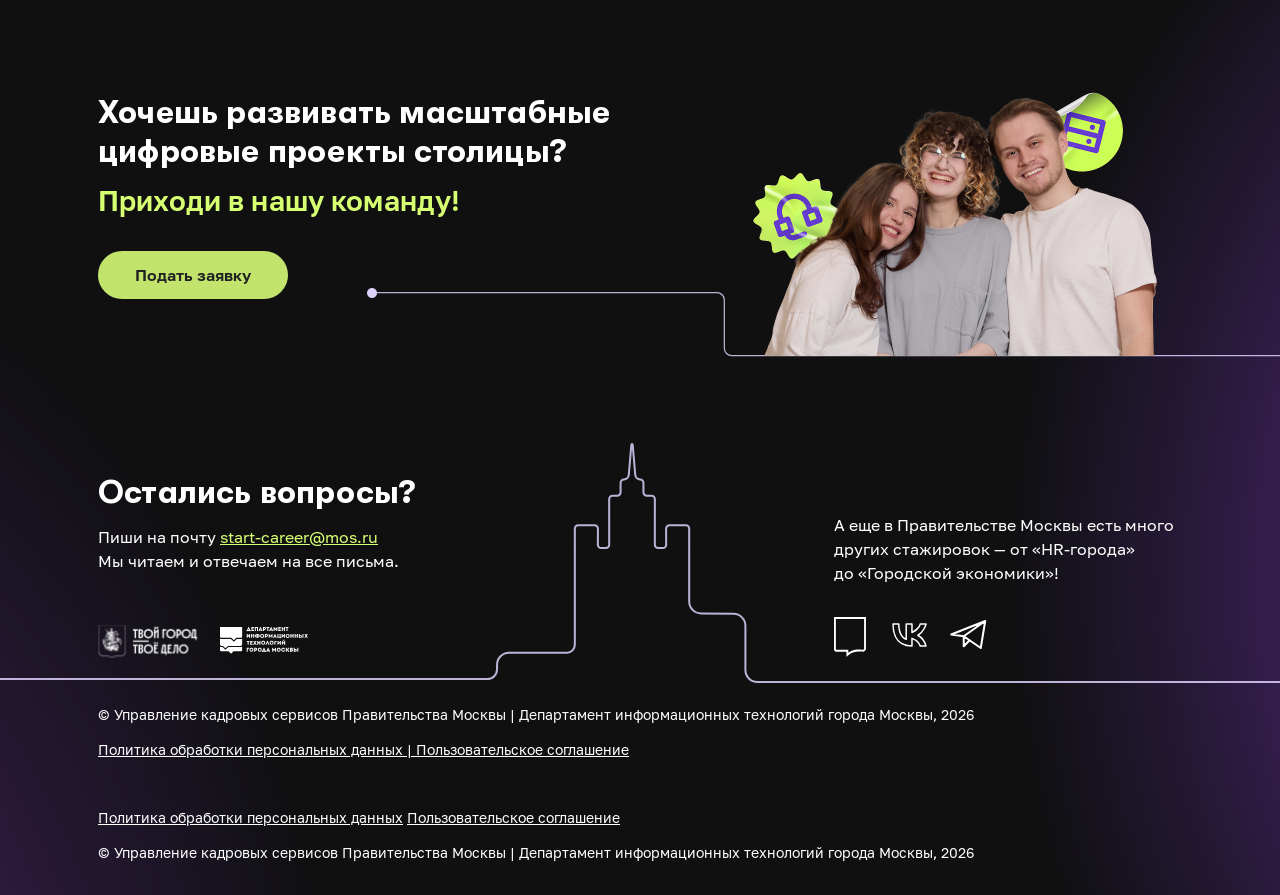
==== commit ba463a87: "sdfsdf" ====
--- a/index.html
+++ b/index.html
@@ -15,13 +15,16 @@
     <header class="header">
         <div class="container header__container">
             <!-- Логотипы -->
-            <div class="header__logo-group">
-                <img src="img/city-logo.svg" alt="Твой город" class="header__logo">
-                <img src="img/dit-logo.svg" alt="ДИТ" class="header__logo">
-            </div>
-
-            <div class="menu-toggle menu-toggle--active">
-            </div>
+            <div class="header__wrap">
+                <div class="header__logo-group">
+                    <img src="img/city-logo.svg" alt="Твой город" class="header__logo">
+                    <img src="img/dit-logo.svg" alt="ДИТ" class="header__logo">
+                </div>
+
+                <div class="menu-toggle menu-toggle--active">
+                </div>
+            </div>
+
 
             <!-- Навигация -->
             <div class="header__navigation">
@@ -54,8 +57,14 @@
                 <h1 class="hero__title">ИТ-ГОРОД</h1>
                 <p class="hero__subtitle">оплачиваемая стажировка <br> в Правительстве Москвы</p>
 
-                <p class="hero__description">
+                <p class="hero__description block--mobail-hide">
                     Начни карьеру в ИТ с масштабных цифровых проектов в Департаменте информационных технологий города
+                    Москвы!
+                </p>
+
+                <p class="hero__description block--mobail-show">
+                    Начни карьеру <br> в ИТ с масштабных цифровых проектов в Департаменте информационных технологий
+                    города
                     Москвы!
                 </p>
 
@@ -71,13 +80,19 @@
                     <img src="img/hero_line_1_1-1280.svg" alt="Декор">
                     <img src="img/hero_line_1_2-1280.svg" alt="Декор">
                 </div>
+
+                <div class="hero__decor block--mobail-show">
+                    <img src="img/hero_line_1_1-360.svg" alt="Декор">
+                </div>
             </article>
 
             <!-- Правая карточка (Визуал) -->
             <article class="hero__card hero__card--visual item">
                 <div class="hero__image-wrapper">
                     <div class="hero__block-img">
-                        <img src="img/girl.png" alt="Стажер" class="hero__image">
+                        <img src="img/girl.png" alt="Стажер" class="hero__image block--mobail-hide">
+
+                        <img src="img/girl-360.png" alt="Стажер" class="hero__image block--mobail-show">
                     </div>
 
                     <!-- Декоративные элементы -->
@@ -94,6 +109,12 @@
                         <img src="img/hero_line_2_1-1280.svg" alt="Декор">
                         <img src="img/hero_line_2_2-1280.svg" alt="Декор">
                         <img src="img/hero_decore_star.svg" alt="Декор">
+                    </div>
+
+                    <div class="hero__decor block--mobail-show">
+                        <img src="img/hero_line_2_2-360.svg" alt="Декор">
+                        <img src="img/hero_line_2_1-360.svg" alt="Декор">
+                        <img src="img/hero_decore_star-360.svg" alt="Декор">
                     </div>
                 </div>
                 <p class="hero__slogan">ТЫ СТАЖИРУЕШЬСЯ — МОСКВА МЕНЯЕТСЯ!</p>
@@ -123,7 +144,7 @@
 
         <section class="features section">
             <div class="container" id="features">
-                <h2 class="title">Стажировка «ИТ-город» — это</h2>
+                <h2 class="title features__title">Стажировка «ИТ-город» — это</h2>
 
                 <div class="features__content">
                     <!-- Левая часть: Фото -->
@@ -205,9 +226,10 @@
 
                             <div class="features__item-text title--color-white">
                                 <h3 class="features__item-title">надежность и прозрачность</h3>
-                                <p class="features__item-desc descr">Получи официальное трудоустройство, стаж с первого
-                                    дня
-                                    работы и выплаты 2 раза в месяц</p>
+                                <p class="features__item-desc descr block--mobail-hide">Получи официальное
+                                    трудоустройство, стаж с первого дня работы и выплаты 2 раза в месяц</p>
+                                <p class="features__item-desc descr block--mobail-show">Получи официальное
+                                    трудоустройство, стаж с первого дня работы и выплаты <br> 2 раза в месяц</p>
                             </div>
                         </div>
                     </div>
@@ -217,7 +239,11 @@
                 <div class="features__stats">
                     <div class="features__stat-card">
                         <div class="features__stat-blockicon">
-                            <img src="img/features_icon1.svg" alt="Декор" class="features__stat-icon">
+                            <img src="img/features_icon1.svg" alt="Декор"
+                                class="features__stat-icon block--desktop-show">
+
+                            <img src="img/features_icon1_tablet.svg" alt="Декор"
+                                class="features__stat-icon block--tablet-show block--mobail-show">
                         </div>
                         <span class="features__stat-value title--color-primary">500+</span>
                         <span class="features__stat-label title--color-white title--small">человек
@@ -225,7 +251,11 @@
                     </div>
                     <div class="features__stat-card">
                         <div class="features__stat-blockicon">
-                            <img src="img/features_icon2.svg" alt="Декор" class="features__stat-icon">
+                            <img src="img/features_icon2.svg" alt="Декор"
+                                class="features__stat-icon block--desktop-show">
+
+                            <img src="img/features_icon2_tablet.svg" alt="Декор"
+                                class="features__stat-icon block--tablet-show block--mobail-show">
                         </div>
                         <span class="features__stat-value title--color-primary">2 из 3</span>
                         <span class="features__stat-label title--color-white title--small">стажеров остаются<br>работать
@@ -235,7 +265,11 @@
                     </div>
                     <div class="features__stat-card">
                         <div class="features__stat-blockicon">
-                            <img src="img/features_icon3.svg" alt="Декор" class="features__stat-icon">
+                            <img src="img/features_icon3.svg" alt="Декор"
+                                class="features__stat-icon block--desktop-show">
+
+                            <img src="img/features_icon3_tablet.svg" alt="Декор"
+                                class="features__stat-icon block--tablet-show block--mobail-show">
                         </div>
                         <span class="features__stat-value title--color-primary">20–40</span>
                         <span class="features__stat-label title--color-white title--small">часов в неделю ты<br>можешь
@@ -243,7 +277,11 @@
                     </div>
                     <div class="features__stat-card">
                         <div class="features__stat-blockicon">
-                            <img src="img/features_icon4.svg" alt="Декор" class="features__stat-icon">
+                            <img src="img/features_icon4.svg" alt="Декор"
+                                class="features__stat-icon block--desktop-show">
+
+                            <img src="img/features_icon4_tablet.svg" alt="Декор"
+                                class="features__stat-icon block--tablet-show block--mobail-show">
                         </div>
                         <span class="features__stat-value title--color-primary">до 75 000</span>
                         <span class="features__stat-label title--color-white title--small">рублей в
@@ -265,19 +303,36 @@
                     <h2 class="title about-dit__title">Что такое ДИТ</h2>
 
                     <div class="about-dit__description">
-                        <p class="descr about-dit__text">
+                        <p class="descr about-dit__text block--mobail-hide">
                             <span class="descr--green">Департамент информационных технологий столицы</span> вместе
                             со всеми городскими ведомствами создает
                             и развивает цифровые проекты, которые <span class="descr--green">делают Москву комфортнее,
                                 а жизнь горожан — удобнее
                                 и мобильнее.</span>
                         </p>
-                        <p class="descr about-dit__text">
+                        <p class="descr about-dit__text block--mobail-show">
+                            <span class="descr--green">Департамент информационных технологий столицы</span> вместе
+                            со всеми городскими ведомствами создает <br>
+                            и развивает цифровые проекты, которые <span class="descr--green">делают Москву комфортнее,
+                                <br>
+                                а жизнь горожан — удобнее <br>
+                                и мобильнее.</span>
+                        </p>
+
+                        <p class="descr about-dit__text block--mobail-hide">
                             Для системы управления столицей технологии — это незаменимый инструмент, который применяется
                             во всех отраслях экономики, городского хозяйства и социальной сферы. А для миллионов
                             горожан — повседневный помощник, который позволяет получать сотни услуг и сервисов в удобном
                             цифровом формате в режиме 24/7/365.
                         </p>
+                        <p class="descr about-dit__text block--mobail-show">
+                            Для системы управления столицей технологии — это незаменимый инструмент, который применяется
+                            <br>
+                            во всех отраслях экономики, городского хозяйства и социальной сферы. А для миллионов
+                            горожан — повседневный помощник, который позволяет получать сотни услуг <br> и сервисов в
+                            удобном
+                            цифровом формате в режиме 24/7/365.
+                        </p>
                     </div>
 
                     <p class="about-dit__highlight title--color-white title--small">
@@ -290,8 +345,7 @@
                 </div>
             </div>
         </div>
-
-        <div class="marquee-wrapper container">
+        <div class="marquee-wrapper container block--mobail-hide">
             <div class="marquee__inner">
                 <div class="partner-chip">
                     <span class="partner-chip__name descr">Узнай Москву</span>
@@ -364,7 +418,89 @@
                 </div>
             </div>
         </div>
-
+    </section>
+
+    <section class="dit__info block--mobail-show container">
+        <p class="about-dit__highlight title--color-white title--small">
+            Ежегодно ДИТ реализует <br>
+            более <span class="title--color-primary">300 цифровых проектов</span>
+        </p>
+
+        <div class="marquee-wrapper">
+            <div class="marquee__inner">
+                <div class="partner-chip">
+                    <span class="partner-chip__name descr">Узнай Москву</span>
+                    <div class="partner-chip__icon-box">
+                        <img src="img/um-logo1.svg" alt="Узнай Москву" class="partner-chip__icon">
+                    </div>
+                </div>
+
+                <div class="partner-chip">
+                    <span class="partner-chip__name descr">Портал поставщиков</span>
+                    <div class="partner-chip__icon-box">
+                        <img src="img/um-logo2.svg" alt="Портал поставщиков" class="partner-chip__icon">
+                    </div>
+                </div>
+
+                <div class="partner-chip">
+                    <span class="partner-chip__name descr">ЕМИАС</span>
+                    <div class="partner-chip__icon-box">
+                        <img src="img/um-logo3.svg" alt="ЕМИАС" class="partner-chip__icon">
+                    </div>
+                </div>
+
+                <div class="partner-chip">
+                    <span class="partner-chip__name descr">Активный гражданин</span>
+                    <div class="partner-chip__icon-box">
+                        <img src="img/um-logo4.svg" alt="Активный гражданин" class="partner-chip__icon">
+                    </div>
+                </div>
+
+                <div class="partner-chip">
+                    <span class="partner-chip__name descr">Портал mos.ru</span>
+                    <div class="partner-chip__icon-box">
+                        <img src="img/um-logo5.svg" alt="Портал mos.ru" class="partner-chip__icon">
+                    </div>
+                </div>
+            </div>
+
+            <div class="marquee__inner">
+                <!-- <div class="partner-chip">
+                    <span class="partner-chip__name descr">Московская электронная школа</span>
+                    <div class="partner-chip__icon-box">
+                        <img src="img/um-logo6.svg" alt="Московская электронная школа" class="partner-chip__icon">
+                    </div>
+                </div> -->
+
+                <div class="partner-chip">
+                    <span class="partner-chip__name descr">RussPass</span>
+                    <div class="partner-chip__icon-box">
+                        <img src="img/um-logo7.svg" alt="RussPass" class="partner-chip__icon">
+                    </div>
+                </div>
+
+                <div class="partner-chip">
+                    <span class="partner-chip__name descr">Наш город</span>
+                    <div class="partner-chip__icon-box">
+                        <img src="img/um-logo8.svg" alt="Наш город" class="partner-chip__icon">
+                    </div>
+                </div>
+
+                <div class="partner-chip">
+                    <span class="partner-chip__name descr">Электронный дом</span>
+                    <div class="partner-chip__icon-box">
+                        <img src="img/um-logo9.svg" alt="Электронный дом" class="partner-chip__icon">
+                    </div>
+                </div>
+
+                <div class="partner-chip">
+                    <span class="partner-chip__name descr">Цифровой двойник города</span>
+                    <div class="partner-chip__icon-box">
+                        <img src="img/um-logo10.svg" alt="Цифровой двойник города" class="partner-chip__icon">
+                    </div>
+                </div>
+            </div>
+        </div>
     </section>
 
     <section class="candidates section">
@@ -379,7 +515,7 @@
                         масштабные цифровые проекты и менять столицу к лучшему
                     </p>
 
-                    <p class="candidates__text descr block--tablet-show">
+                    <p class="candidates__text descr block--tablet-show block--mobail-show">
                         <span class="descr--green">Молодых специалистов до 35 лет</span>, которые хотят развивать
                         масштабные цифровые проекты <br> и менять столицу к лучшему
                     </p>
@@ -387,7 +523,11 @@
                     <div class="candidates__block-person">
                         <img src="img/person1.png" alt="Специалист" class="candidates__person">
                     </div>
-                    <img src="img/icon-3d-1.svg" alt="" class="candidates__icon candidates__icon--left">
+                    <img src="img/icon-3d-1.svg" alt=""
+                        class="candidates__icon candidates__icon--left block--mobail-hide">
+
+                    <img src="img/icon-3d-1-mob.svg" alt=""
+                        class="candidates__icon candidates__icon--left block--mobail-show">
                 </article>
 
                 <!-- Карточка 2 -->
@@ -399,7 +539,11 @@
                     <div class="candidates__block-person">
                         <img src="img/person2.png" alt="Студент вуза" class="candidates__person">
                     </div>
-                    <img src="img/icon-3d-2.svg" alt="" class="candidates__icon candidates__icon--right">
+                    <img src="img/icon-3d-2.svg" alt=""
+                        class="candidates__icon candidates__icon--left block--mobail-hide">
+
+                    <img src="img/icon-3d-2-mob.svg" alt=""
+                        class="candidates__icon candidates__icon--left block--mobail-show">
                 </article>
 
                 <!-- Карточка 3 -->
@@ -409,7 +553,7 @@
                         направлению «Поддержка пользователей»
                     </p>
 
-                    <p class="candidates__text descr block--tablet-show">
+                    <p class="candidates__text descr block--tablet-show block--mobail-show">
                         <span class="descr--green">Студентов последних курсов <br> и выпускников колледжей</span><br>по
                         направлению «Поддержка пользователей»
                     </p>
@@ -466,6 +610,7 @@
                             <img src="img/step-decore1.svg" alt="Декор" class="block--desktop-show">
 
                             <img src="img/step-decore1-1280.svg" alt="Декор" class="block--tablet-show">
+                            <img src="img/step-decore1-360.svg" alt="Декор" class="block--mobail-show">
                         </div>
                     </div>
 
@@ -493,6 +638,7 @@
                             <img src="img/step-decore2.svg" alt="Декор" class="block--desktop-show">
 
                             <img src="img/step-decore2-1280.svg" alt="Декор" class="block--tablet-show">
+                            <img src="img/step-decore2-360.svg" alt="Декор" class="block--mobail-show">
                         </div>
                     </div>
 
@@ -519,6 +665,7 @@
                             <img src="img/step-decore3.svg" alt="Декор" class="block--desktop-show">
 
                             <img src="img/step-decore3-1280.svg" alt="Декор" class="block--tablet-show">
+                            <img src="img/step-decore3-360.svg" alt="Декор" class="block--mobail-show">
                         </div>
                     </div>
 
@@ -545,6 +692,7 @@
                         <div class="steps__decor">
                             <img src="img/step-decore4.svg" alt="Декор" class="block--desktop-show">
                             <img src="img/step-decore4-1280.svg" alt="Декор" class="block--tablet-show">
+                            <img src="img/step-decore4-360.svg" alt="Декор" class="block--mobail-show">
                         </div>
                     </div>
 
@@ -572,6 +720,7 @@
                             <img src="img/step-decore5.svg" alt="Декор" class="block--desktop-show">
 
                             <img src="img/step-decore5-1280.svg" alt="Декор" class="block--tablet-show">
+                            <img src="img/step-decore5-360.svg" alt="Декор" class="block--mobail-show">
                         </div>
                     </div>
 
@@ -622,7 +771,12 @@
 
                 <div class="faq__item js-faq-item">
                     <button class="faq__question js-faq-trigger">
-                        <span class="faq__question-text title--color-white title--small">Можно ли совмещать стажировку с
+                        <span class="faq__question-text title--color-white title--small block--mobail-hide">Можно ли
+                            совмещать стажировку с
+                            учебой?</span>
+
+                        <span class="faq__question-text title--color-white title--small block--mobail-show">Можно ли
+                            совмещать стажировку <br> с
                             учебой?</span>
                         <div class="faq__arrow">
                             <svg width="24" height="24" viewBox="0 0 24 24" fill="none"
@@ -881,7 +1035,12 @@
 
                 <div class="faq__item js-faq-item">
                     <button class="faq__question js-faq-trigger">
-                        <span class="faq__question-text title--color-white title--small">Можно ли попасть в штат
+                        <span class="faq__question-text title--color-white title--small block--mobail-hide">Можно ли
+                            попасть в штат
+                            до окончания стажировки?</span>
+
+                        <span class="faq__question-text title--color-white title--small block--mobail-show">Можно ли
+                            попасть <br> в штат
                             до окончания стажировки?</span>
                         <div class="faq__arrow">
                             <svg width="24" height="24" viewBox="0 0 24 24" fill="none"
@@ -917,10 +1076,12 @@
                     Подать заявку
                 </a>
             </div>
-
-            <div class="cta__visual">
-                <!-- <img src="img/cta_bg.svg" alt="Наша команда" class="cta__team-img"> -->
-            </div>
+        </div>
+
+        <div class="cta__visual block--mobail-show">
+            <!-- <img src="img/cta_bg.svg" alt="Наша команда" class="cta__team-img"> -->
+
+            <img src="img/cta_bg-360.png" alt="Наша команда" class="cta__team-img">
         </div>
     </section>
 
@@ -930,11 +1091,18 @@
                 <!-- Левая часть: Почта и Лого -->
                 <div class="footer__contacts">
                     <h2 class="footer__title title">Остались вопросы?</h2>
-                    <p class="footer__text descr">
+                    <p class="footer__text descr block--mobail-hide">
                         Пиши на почту <a href="mailto:start-career@mos.ru"
                             class="footer__link descr--green">start-career@mos.ru</a><br>
                         Мы читаем и отвечаем на все письма.
                     </p>
+
+                    <p class="footer__text descr block--mobail-show">
+                        Пиши на почту <a href="mailto:start-career@mos.ru" class="footer__link descr--green"> <br>
+                            start-career@mos.ru</a><br>
+
+                        <span class="footer__text-info">Мы читаем и отвечаем <br> на все письма.</span>
+                    </p>
                     <div class="footer__logos">
                         <img src="img/city-logo.svg" alt="Твой город" class="footer__logo">
                         <img src="img/dit-logo.svg" alt="ДИТ" class="footer__logo">
@@ -943,8 +1111,14 @@
 
                 <!-- Правая часть: Соцсети и доп. инфо -->
                 <div class="footer__info">
-                    <p class="footer__text descr">
+                    <p class="footer__text descr block--mobail-hide">
                         А еще в Правительстве Москвы есть много других стажировок — от «HR-города» <br> до «Городской
+                        экономики»!
+                    </p>
+
+                    <p class="footer__text descr block--mobail-show">
+                        А еще в Правительстве Москвы <br> есть много других стажировок — <br> от «HR-города» до
+                        «Городской
                         экономики»!
                     </p>
                     <div class="footer__social">
@@ -990,7 +1164,7 @@
                 </div>
             </div>
 
-            <div class="footer__bottom descr">
+            <div class="footer__bottom descr block--mobail-hide">
                 <p class="footer__copyright">© Управление кадровых сервисов Правительства Москвы | Департамент
                     информационных технологий города Москвы, 2026</p>
                 <div class="footer__legal">
@@ -1001,12 +1175,24 @@
                         class="footer__legal-link link" target="_blank">Пользовательское соглашение</a>
                 </div>
             </div>
+
+            <div class="footer__bottom descr block--mobail-show">
+                <div class="footer__legal">
+                    <a href="https://mguu.ru/files/personal_data_policy.pdf" class="footer__legal-link link"
+                        target="_blank">Политика обработки персональных данных</a>
+                    <a href="https://ks.mguu.ru/wp-content/uploads/2025/08/polzovatelskoe-soglashenie.pdf"
+                        class="footer__legal-link link" target="_blank">Пользовательское соглашение</a>
+                </div>
+
+                <p class="footer__copyright">© Управление кадровых сервисов Правительства Москвы | Департамент
+                    информационных технологий города Москвы, 2026</p>
+            </div>
         </div>
     </footer>
 
     <!-- Кнопка вверх -->
     <div class="up-button">
-        <div class="container up-button__inner">
+        <div class="container up-button__inner block--mobail-hide">
             <a href="#top" class="up-button__link">
                 <svg width="32" height="32" viewBox="0 0 32 32" fill="none" xmlns="http://www.w3.org/2000/svg">
                     <path fill-rule="evenodd" clip-rule="evenodd"
@@ -1014,6 +1200,16 @@
                         fill="white" />
                 </svg>
             </a>
+        </div>
+
+        <div class="up-button__inner block--mobail-show">
+            <div class="up-button__link-mob up-button__link">
+                <div class="container">
+                    <a href="form.html" class="button button--small ">
+                        Подать заявку
+                    </a>
+                </div>
+            </div>
         </div>
     </div>
 
--- a/css/style.css
+++ b/css/style.css
@@ -3,6 +3,11 @@
     margin: 0;
     box-sizing: border-box;
     font-family: var(--font-primary);
+}
+
+body,
+html {
+    overflow-x: hidden;
 }
 
 :root {
@@ -20,7 +25,7 @@
     --font-secondary: 'GT Walsheim Pro', sans-serif;
     --section-spacing: 120px;
     --content-wrap-mt: 32px;
-    --speed-animation: 60s;
+    --speed-animation: 50s;
     --cursor: url('../img/cursor.svg') 12 12, pointer;
 }
 
@@ -147,7 +152,7 @@
     display: none;
 }
 
-block--mobail-show {
+.block--mobail-show {
     display: none;
 }
 
@@ -192,11 +197,6 @@
 
 .header--visible {
     transform: translateY(0);
-    /* background: #101010;
-    box-shadow: 0px 4px 20px 0px rgba(16, 16, 16, 0.25);
-    background-image: url('../img/header_bg_fixed.svg');
-    background-repeat: no-repeat;
-    background-position: center top; */
 }
 
 .header--visible::before {
@@ -603,7 +603,7 @@
     inset: 0;
     border-radius: 46px;
     padding: 1px;
-    background: linear-gradient(57deg, transparent 22%, rgba(255, 255, 255, 0.3) 32%, transparent 77%);
+    background: linear-gradient(15deg, transparent 22%, rgba(255, 255, 255, 0.3) 32%, transparent 77%);
     -webkit-mask:
         linear-gradient(#fff 0 0) content-box,
         linear-gradient(#fff 0 0);
@@ -614,7 +614,9 @@
 }
 
 .marquee-wrapper {
-    overflow: hidden;
+    overflow: visible;
+    position: relative;
+    width: 100%;
 }
 
 .partner-chip__name {
@@ -638,7 +640,7 @@
     gap: 24px;
     padding-right: 24px;
     width: max-content;
-    /* animation: scroll-left var(--speed-animation) linear infinite; */
+    animation: scroll-left var(--speed-animation) linear infinite;
 }
 
 @keyframes scroll-left {
@@ -1600,16 +1602,13 @@
 
     .partner-chip {
         padding: 7px 8px 7px 25px;
+
     }
 
     /* Блок Кого мы ждем  */
     .candidates__card {
         padding: 24px 32px;
         height: 350px;
-    }
-
-    .candidates__person {
-        height: 208px;
     }
 
     .candidates__icon {
@@ -1839,6 +1838,7 @@
 @media (max-width: 1279px) {
     :root {
         --section-spacing: 60px;
+        --speed-animation: 20s;
     }
 
     body {
@@ -1852,6 +1852,7 @@
     .button {
         width: 100%;
         text-align: center;
+        background: var(--color-primary-green);
     }
 
     .title {
@@ -1862,17 +1863,90 @@
         display: none;
     }
 
-    block--mobail-show {
+    .block--mobail-show {
         display: block;
     }
 
+    .block--mobail-hide {
+        display: none;
+    }
+
+    .up-button {
+        bottom: 0;
+        width: 100%;
+        z-index: 7;
+    }
+
+    .up-button__link {
+        display: block;
+        background-color: #101010;
+        background-image: url('../img/main_bg_360.svg');
+        background-position: center top;
+        border-radius: 16px 16px 0 0;
+        padding: 20px 0 24px 0;
+        height: auto;
+        width: 100%;
+    }
+
+    .no-scroll {
+        overflow: hidden;
+        touch-action: none;
+    }
+
+    .button--small {
+        padding: 19px 0;
+        font-size: 18px;
+        line-height: 18px;
+    }
+
     /* Блок Шапка */
+
     .header__navigation {
         display: none;
+        flex-direction: column;
+        width: 100%;
+        height: 100vh;
+        gap: 32px;
+    }
+
+    .header__navigation-show {
+        display: flex;
+    }
+
+    .header__menu {
+        margin-top: 4px;
+        width: 100%;
+    }
+
+    .header__link {
+        font-size: 20px;
+        line-height: 30px;
+    }
+
+    .header__item {
+        padding: 20px 0;
+        border-bottom: 1px solid rgba(255, 255, 255, 0.1);
+    }
+
+    .header__item:first-child {
+        padding-top: 0;
+    }
+
+    .header__container {
+        flex-direction: column;
     }
 
     .header {
-        padding: 20px;
+        padding: 0;
+        background-color: #101010;
+        background-image: url('../img/main_bg_360.svg');
+        background-position: center top;
+        z-index: 10;
+    }
+
+    .header::before {
+        background-image: url('../img/main_bg_360.svg');
+        background-size: auto;
     }
 
     .header__logo-group {
@@ -1880,8 +1954,20 @@
         gap: 24px;
     }
 
+    .header__logo:nth-child(1) {
+        height: 39px;
+        width: 119px;
+    }
+
     .header__logo:nth-child(2) {
         height: 32px;
+        margin-bottom: 0;
+    }
+
+    .hero__block-img {
+        height: 100%;
+        width: 100%;
+        left: 0;
     }
 
     .menu-toggle {
@@ -1898,6 +1984,23 @@
         background: url('../img/mob-menu-close.svg') center center / cover no-repeat;
     }
 
+    .hero__image-wrapper {
+        border-radius: 10px;
+    }
+
+    .header__list {
+        flex-direction: column;
+        gap: 0;
+    }
+
+    .header__wrap {
+        display: flex;
+        justify-content: space-between;
+        width: 100%;
+        align-items: center;
+        padding: 20px 0;
+    }
+
     /* Блок ИТ-город */
     .hero {
         padding-top: 84px;
@@ -1923,7 +2026,7 @@
 
     .hero__title {
         font-size: 56px;
-        line-height: 120%;
+        line-height: 52px;
     }
 
     .hero__subtitle {
@@ -1934,11 +2037,12 @@
     }
 
     .hero__description {
-        margin-top: 56px;
+        margin-top: 60px;
+        line-height: 120%;
     }
 
     .hero__button {
-        margin-top: 32px;
+        margin-top: 30px;
     }
 
     .hero__image-wrapper {
@@ -1957,6 +2061,26 @@
         line-height: 120%;
     }
 
+    .hero__card--info .hero__decor img:nth-child(1) {
+        top: 93px;
+    }
+
+    .hero__card--visual .hero__decor img:nth-child(3) {
+        top: 27px;
+        right: 20px;
+    }
+
+    .hero__card--visual .hero__decor img:nth-child(1) {
+        right: -14px;
+        top: 7px;
+    }
+
+    .hero__card--visual .hero__decor img:nth-child(2) {
+        left: -14px;
+        bottom: 75px;
+    }
+
+
     /* Блок информации */
     .info__stats {
         background: none;
@@ -1969,6 +2093,10 @@
     /* Блок Стажировка это */
     .features {
         background: none;
+    }
+
+    .features__title {
+        max-width: 210px;
     }
 
     .features__content {
@@ -1999,6 +2127,10 @@
         flex-direction: column;
     }
 
+    .features__item:nth-child(2) .features__item-desc {
+        max-width: 257px;
+    }
+
     .features__stat-card:nth-child(1),
     .features__stat-card:nth-child(2),
     .features__stat-card:nth-child(3),
@@ -2007,16 +2139,16 @@
         max-width: 100%;
     }
 
-    .features__stat-icon {
+    .features__stat-blockicon {
+        width: 64px;
+        height: 64px;
         top: 12px;
-        height: 64px;
-        width: 64px;
-    }
-
-    .features__stat-card:nth-child(1) .features__stat-icon,
-    .features__stat-card:nth-child(2) .features__stat-icon,
-    .features__stat-card:nth-child(3) .features__stat-icon,
-    .features__stat-card:nth-child(4) .features__stat-icon {
+    }
+
+    .features__stat-card:nth-child(1) .features__stat-blockicon,
+    .features__stat-card:nth-child(2) .features__stat-blockicon,
+    .features__stat-card:nth-child(3) .features__stat-blockicon,
+    .features__stat-card:nth-child(4) .features__stat-blockicon {
         left: 0;
     }
 
@@ -2041,6 +2173,7 @@
     /* Блок что такое ДИТ */
     .about-dit {
         background: none;
+        padding-bottom: 0;
     }
 
     .about-dit__main {
@@ -2052,7 +2185,51 @@
         height: 197px;
     }
 
+    .about-dit .about-dit__highlight {
+        display: none;
+    }
+
+    .about-dit__visual {
+        background-image: url(../img/dit-room-360.jpg);
+        border-radius: 12px;
+    }
+
+    .block--mobail-show .marquee__inner:nth-child(2) {
+        margin-top: 16px;
+    }
+
+    .about-dit__highlight {
+        margin-top: 0;
+    }
+
+    .marquee-wrapper {
+        margin-top: 20px;
+    }
+
+    .paused {
+        animation: none !important;
+    }
+
+    .marquee__inner {
+        animation: none;
+        touch-action: pan-y;
+        display: flex;
+        white-space: nowrap;
+        will-change: transform;
+        cursor: grab;
+        touch-action: pan-y;
+    }
+
+    .partner-chip {
+        pointer-events: none;
+        user-select: none;
+    }
+
     /* Блок Кого мы ждем  */
+    .candidates {
+        margin-top: var(--section-spacing);
+    }
+
     .candidates__list {
         flex-direction: column;
     }
@@ -2065,10 +2242,6 @@
 
     .candidates__title {
         line-height: 120%;
-    }
-
-    .candidates__person {
-        height: 188px;
     }
 
     .candidates__icon {
@@ -2084,9 +2257,18 @@
         transform: translateX(-50%);
     }
 
+    .candidates__block-person {
+        width: 278px;
+        height: 188px;
+    }
+
     /* Блок направления */
     .directions__container {
-        background: none;
+        /* background: none; */
+        padding-bottom: 256px;
+        background-size: auto 224px;
+        background-position: bottom 0 left 50%;
+        background-image: url('../img/directions-stickers-360.png');
     }
 
     .directions__title {
@@ -2099,7 +2281,7 @@
     }
 
     .directions__tag {
-        padding: 11px 16px;
+        padding: 11px 15px;
         text-align: left;
     }
 
@@ -2110,25 +2292,59 @@
 
     .steps__title {
         line-height: 120%;
+        max-width: 184px;
     }
 
     .steps__item {
         flex: 1 1 100%;
+        padding: 16px;
+        height: 230px;
+    }
+
+    .steps__item:nth-child(1) {
         height: 200px;
-        padding: 16px;
-    }
-
-    .steps__text {
+    }
+
+    .steps__item:nth-child(2) .steps__text {
         max-width: 168px;
+    }
+
+    .steps__item:nth-child(3) {
+        height: 220px;
+    }
+
+    .steps__item:nth-child(4) .steps__text {
+        max-width: 175px;
     }
 
     .steps__item:last-child .steps__text {
         max-width: 100%;
     }
 
+    .steps__content {
+        padding: 16px;
+    }
+
+    .steps__icon {
+        bottom: 16px;
+        right: 16px;
+    }
+
     /* Блок часто задаваемые вопросы */
     .faq {
-        padding-bottom: 60px;
+        padding-bottom: 0;
+    }
+
+    .faq__item {
+        padding: 20px 20px 19px 20px;
+    }
+
+    .faq__item:first-child {
+        padding: 19px 20px;
+    }
+
+    .faq__item.active .faq__question {
+        padding: 12px 0;
     }
 
     .faq__question {
@@ -2144,6 +2360,18 @@
         max-width: 224px;
     }
 
+    .faq__item:nth-child(3) .faq__question-text {
+        max-width: 200px;
+    }
+
+    .faq__item:nth-child(5) .faq__question-text {
+        max-width: 210px;
+    }
+
+    .faq__list {
+        margin-top: 20px;
+    }
+
     /* Блок подать заявку */
     .cta {
         background: none;
@@ -2155,10 +2383,13 @@
 
     .cta__container {
         background: none;
+        padding-bottom: 0;
     }
 
     .cta__content {
+        margin-top: var(--section-spacing);
         width: 100%;
+        padding: 0;
     }
 
     .cta__subtitle {
@@ -2173,12 +2404,128 @@
         line-height: 18px;
     }
 
+    .cta__visual {
+        height: 246px;
+        margin-top: 32px;
+    }
+
+    .cta__team-img {
+        display: block;
+        margin: 0 auto;
+        width: auto;
+        height: 100%;
+    }
+
     /* Блок Подвал */
     .footer {
         background: none;
+        margin-top: var(--section-spacing);
+    }
+
+    .footer__contacts {
+        padding: 0;
+    }
+
+    .footer__text-info {
+        display: block;
+        margin-top: 4px;
     }
 
     .footer__main {
         flex-direction: column;
     }
+
+    .footer__text {
+        margin-top: 24px;
+        max-width: 200px;
+    }
+
+    .footer__logos {
+        margin-top: 24px;
+        align-items: start;
+        gap: 26px;
+    }
+
+    .footer__logo:nth-child(2) {
+        height: 32px;
+    }
+
+    .footer__logo:nth-child(1) {
+        width: 119px;
+        height: 39px;
+    }
+
+    .footer__text {
+        max-width: 100%;
+    }
+
+    .footer__info {
+        padding-top: 40px;
+    }
+
+    .footer__bottom {
+        margin-top: 40px;
+    }
+
+    .footer__social {
+        margin-top: 24px;
+        gap: 16px;
+    }
+
+    .footer__legal {
+        display: flex;
+        flex-direction: column;
+        gap: 12px;
+    }
+
+    .footer__copyright {
+        margin-top: 24px;
+    }
+
+    .modal__content {
+        position: fixed;
+        bottom: 0;
+        padding: 20px 20px 28px 20px;
+        border-radius: 16px 16px 0 0;
+    }
+
+    .modal__sticker {
+        top: 8px;
+        width: 67px;
+        height: 67px;
+    }
+
+    .modal__tags {
+        gap: 16px;
+    }
+
+    .modal__tag {
+        padding: 19px;
+        font-size: 16px;
+        line-height: 16px;
+    }
+
+    .modal__button {
+        margin-top: 25px;
+        padding: 16px 0;
+        font-size: 16px;
+        line-height: 16px;
+    }
+
+    .modal__subtitle {
+        margin-top: 16px;
+    }
+
+    .modal__back {
+        margin-bottom: 16px;
+    }
+
+    .modal__title {
+        max-width: 220px;
+    }
+
+    .modal__title {
+        font-size: 20px;
+        line-height: 24px;
+    }
 }
